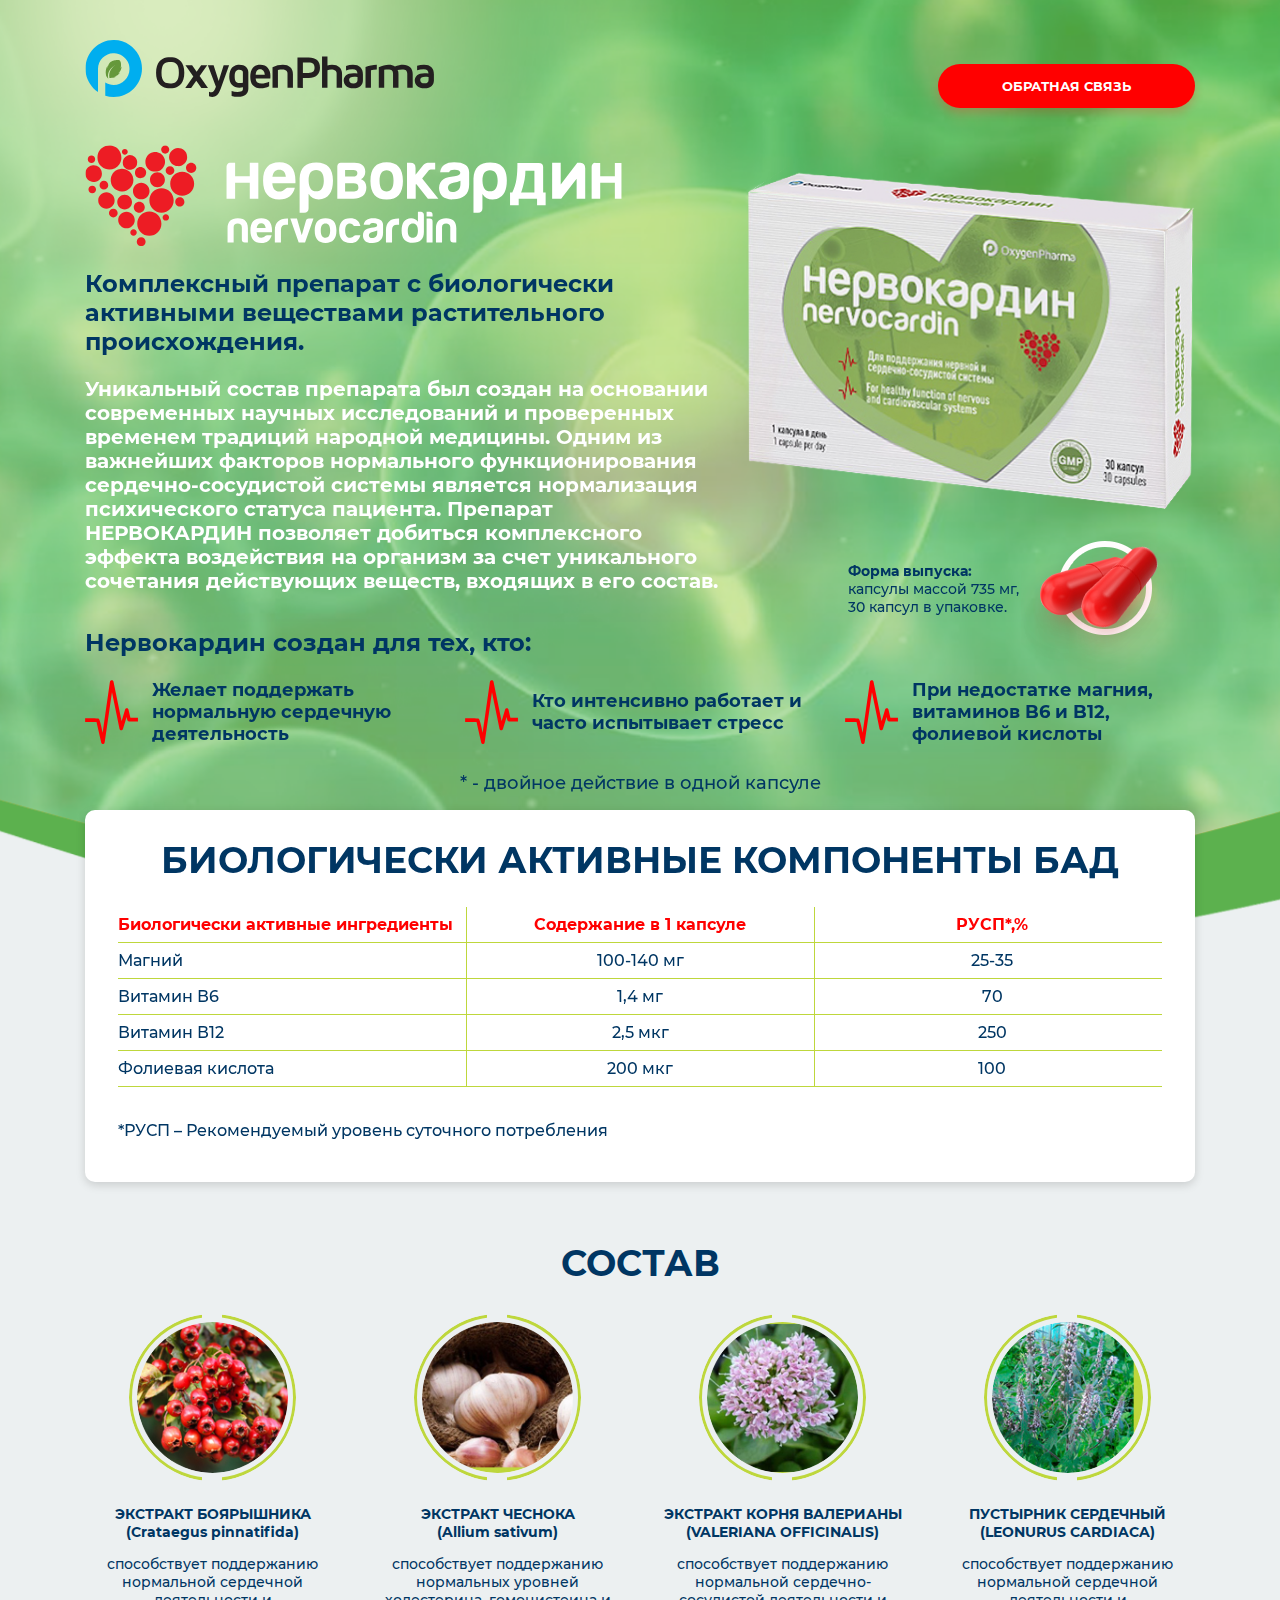
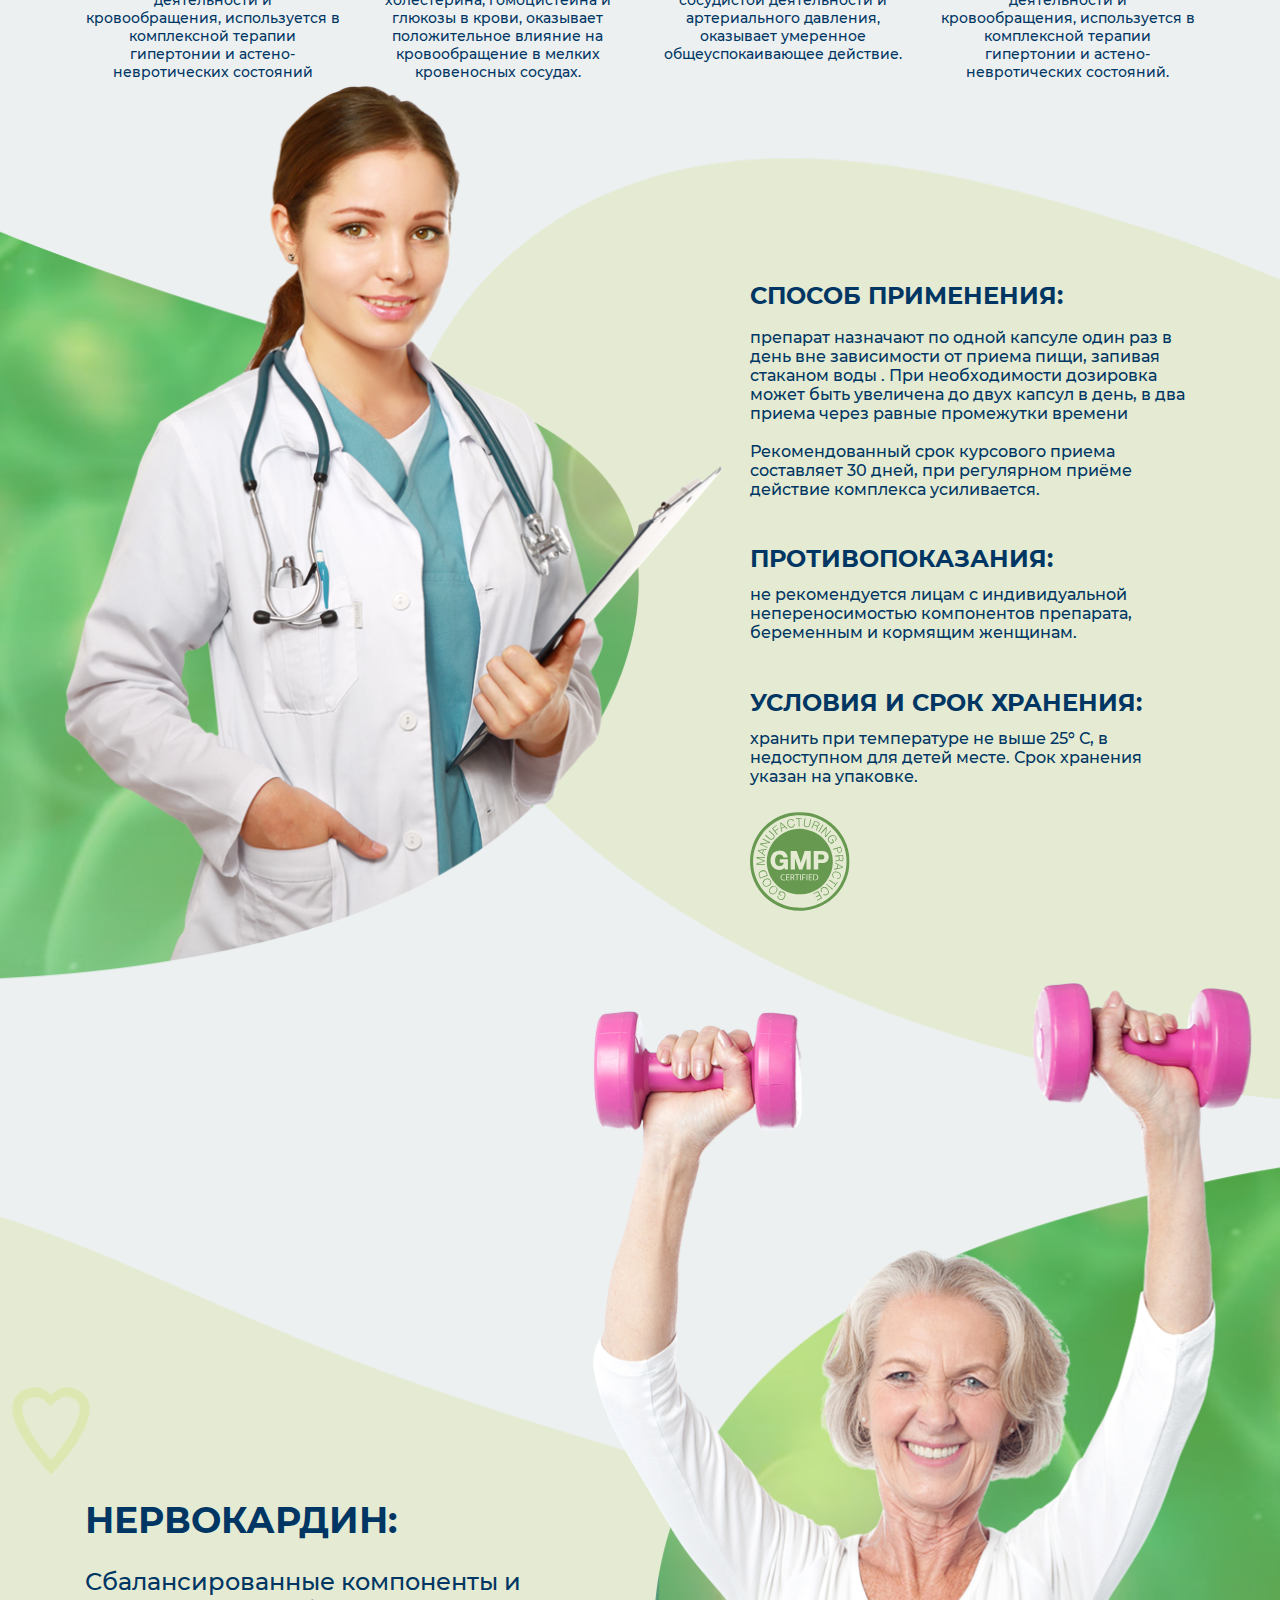
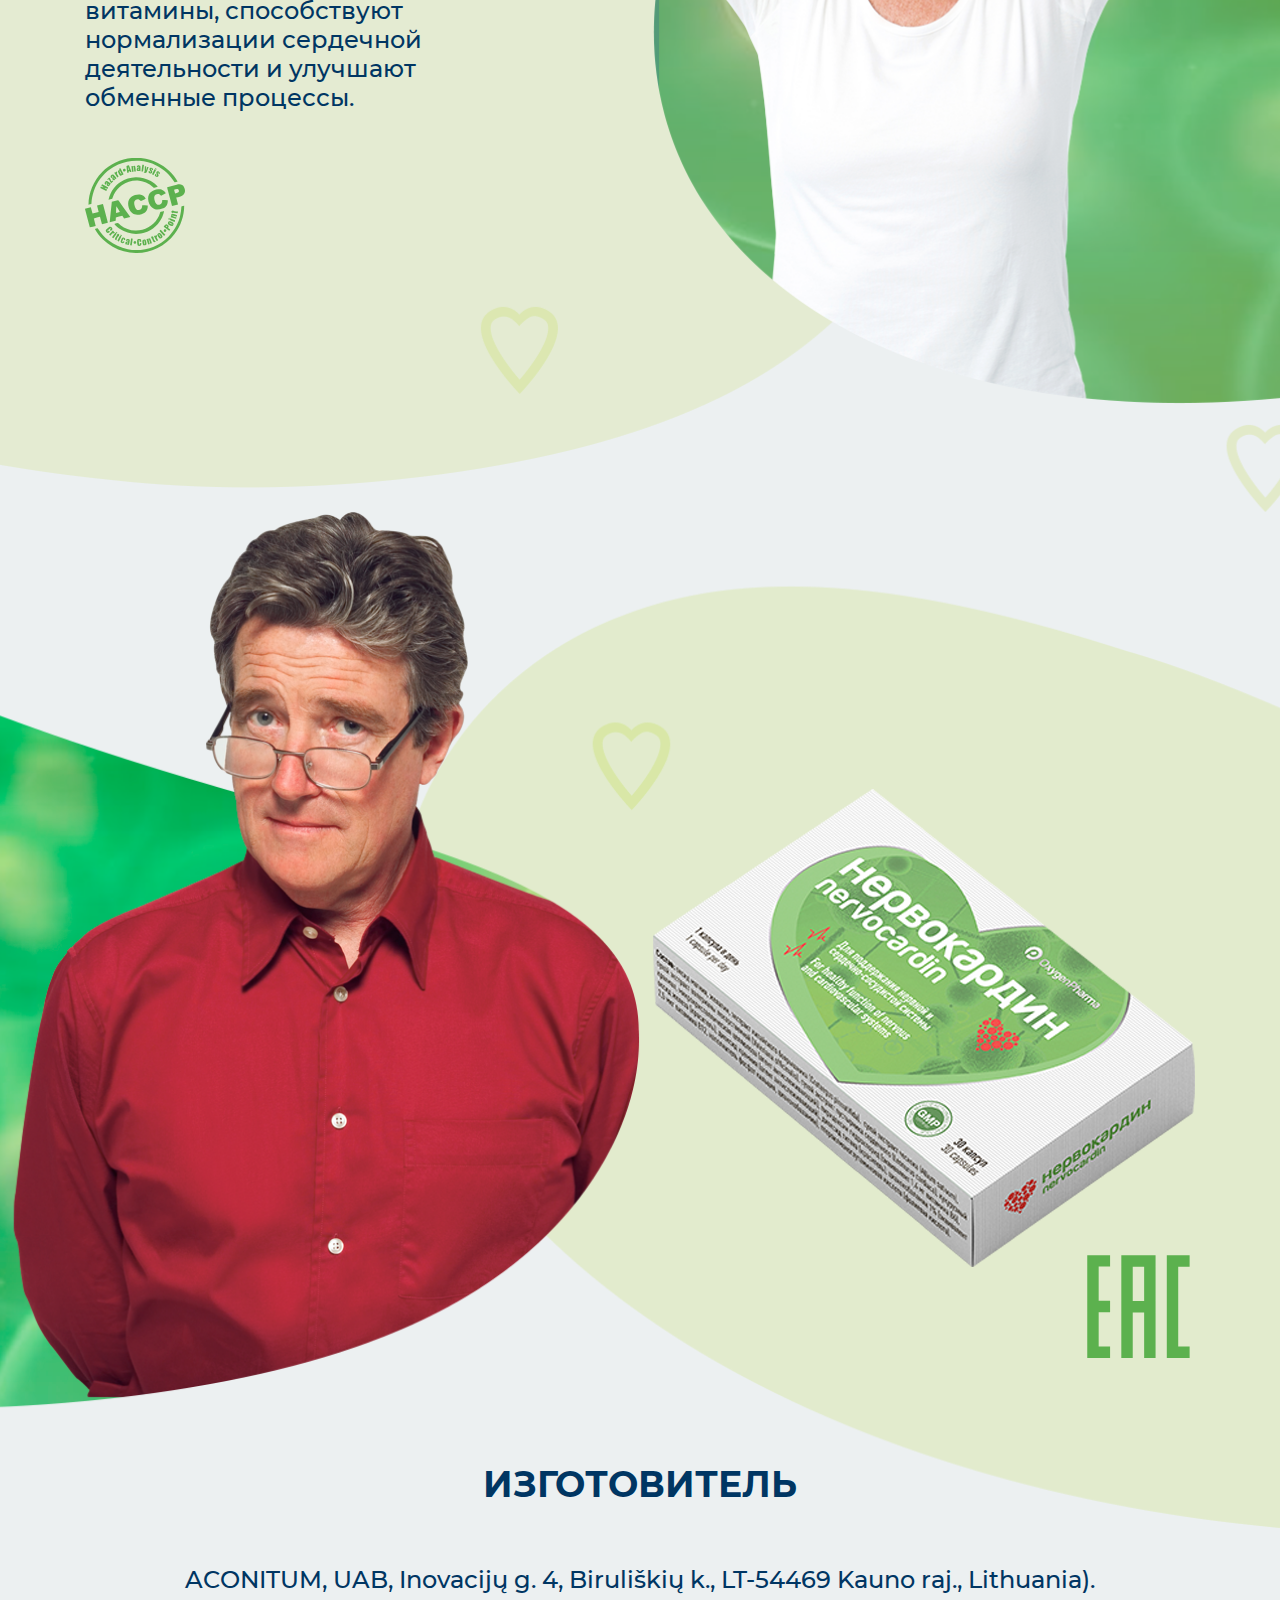
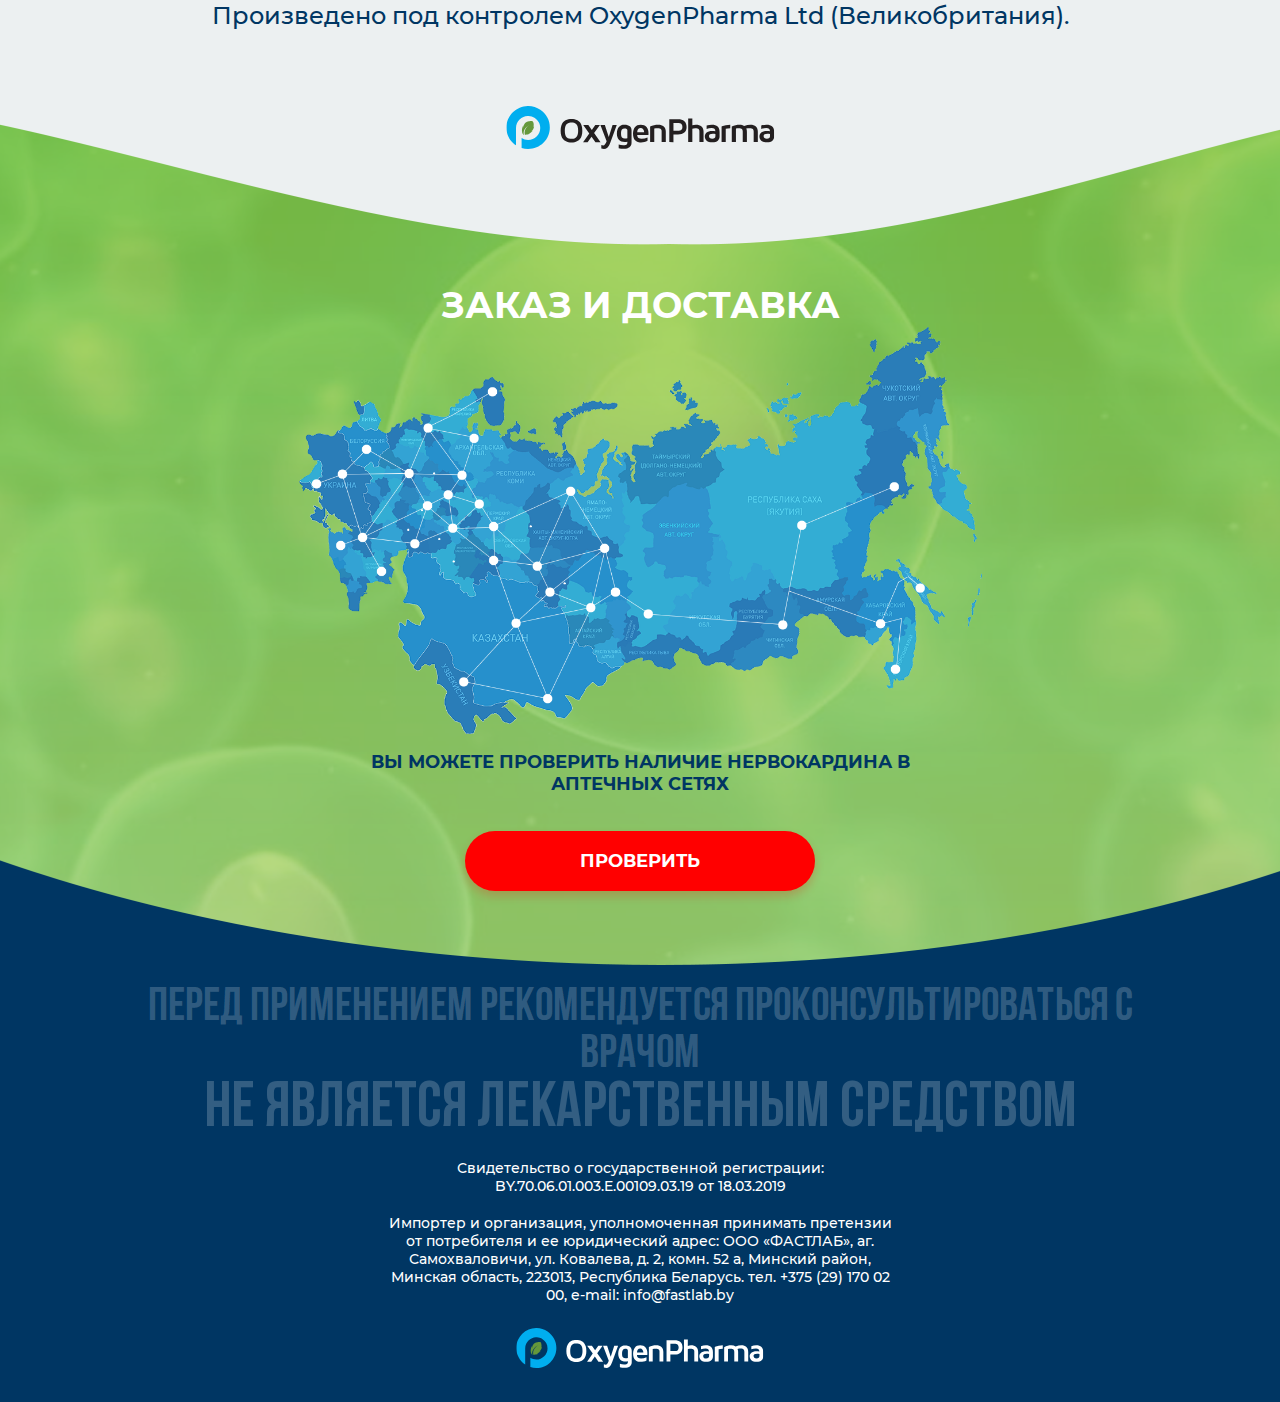
==== index.html @ dd74bd33 "Initial commit" ====
﻿<!doctype html>
<html lang="ru">
<head>
	<meta charset="UTF-8">
	<title>Верстка</title>
	<meta name="viewport" content="width=device-width, shrink-to-fit=no" />	
	<link rel="stylesheet" href="css/fonts.css" />	
	<link rel="stylesheet" href="libs/slick/slick.css" />
	<link rel="stylesheet" href="css/style.css" />
</head>
<body>
	<header class="header">
		<div class="wrapper header__wrapper">
			<a href="https://oxygen-pharma.co.uk/" class="logo header__logo"><img src="img/logo.svg" alt=""></a>
			<a href="#" class="btn header__btn">обратная связь</a>
		</div>
	</header>
<!-- Переход на страницу со ссылками на современные браузеры для ie9 и ниже -->
<!--[if lt IE 10]><script>location.href='/old-ie.html';</script><![endif]-->
	<main>
		<div class="top-block">
			<div class="top-block__slide">
				<div class="wrapper top-block__wrapper">
					<div class="top-block__text">
						<img src="img/product-logo.svg" class="top-block__logo" alt="">
						<h3>Комплексный препарат с биологически активными веществами растительного происхождения.</h3>
						<p>Уникальный состав препарата был создан на основании современных научных исследований и проверенных временем традиций народной медицины. Одним из важнейших факторов  нормального функционирования сердечно-сосудистой системы является нормализация психического статуса пациента. Препарат НЕРВОКАРДИН позволяет добиться комплексного эффекта воздействия на организм за счет уникального сочетания действующих веществ, входящих в его состав. </p>
					</div>
					<div class="top-block__sidebar">
						<img src="img/product.png" alt="" class="top-block__img" />
						<div class="pills">							
							<div class="pills__text">
								<h4 class="pills__title">Форма выпуска: </h4>
								<p>капсулы массой 735 мг, 30 капсул в упаковке.</p>
							</div>
							<img src="img/pills.png" alt="" class="pills__img">
						</div>
					</div>
					<div class="indications indications_full">
						<h3 class="indications__title">Нервокардин создан для тех, кто: </h3>
						<ul class="indications__list">
							<li><span>Желает поддержать нормальную сердечную деятельность</span></li>
							<li><span>Кто интенсивно работает и часто испытывает стресс</span></li>
							<li><span>При недостатке магния, витаминов B6 и B12, фолиевой кислоты</span></li>
						</ul>
						<div class="indications__footer">* - двойное действие в одной капсуле</div>
					</div>
				</div>
			</div>
			<div class="top-block__slide">
				<div class="wrapper top-block__wrapper">
					<div class="top-block__text">
						<img src="img/product-logo.svg" class="top-block__logo" alt="">
						<h3>Комплексный препарат с биологически активными веществами растительного происхождения.</h3>
						<h4>Область применения: </h4>
						<ul>
							<li>поддержание физиологических функций сердечно-сосудистой системы</li>
							<li>снятие усталости, напряжения и стресса</li>
							<li>является дополнительным источником магния, витамина В6, витамина В12, фолиевой кислоты</li>
						</ul>
					</div>
					<div class="top-block__sidebar top-block__sidebar_small">
						<img src="img/woman.png" alt="" class="top-block__img" />
					</div>
					<div class="indications">
						<ul class="indications__list">
							<li><span>Для поддержания нервной и сердечно-сосудистой систем</span></li>
							<li><span>For healthy function of nervous and cardiovascular systems </span></li>
						</ul>
					</div>
				</div>
			</div>
		</div>
		<div class="chars">
			<div class="wrapper">
				<div class="chars__inner">
					<table class="chars__table">
						<caption>Биологически активные компоненты БАД</caption>
						<thead>
							<tr>
								<th>Биологически активные ингредиенты</th>
								<th>Содержание в 1 капсуле</th>
								<th>РУСП*,%</th>
							</tr>
						</thead>
						<tbody>
							<tr>
								<td>Магний</td>
								<td>100-140 мг</td>
								<td>25-35</td>
							</tr>
							<tr>
								<td>Витамин В6</td>
								<td>1,4 мг</td>
								<td>70</td>
							</tr>
							<tr>
								<td>Витамин В12	</td>
								<td>2,5 мкг</td>
								<td>250</td>
							</tr>
							<tr>
								<td>Фолиевая кислота</td>
								<td>200 мкг</td>
								<td>100</td>
							</tr>
						</tbody>
					</table>
					<p>*РУСП – Рекомендуемый уровень суточного потребления</p>
				</div>
			</div>
		</div>
		<div class="composition">
			<div class="wrapper">
				<h2 class="composition__title">Состав</h2>
				<div class="box composition__box">
					<div class="card">
						<div class="card__pic">
							<img src="img/components/0.jpg" alt="">
						</div>
						<div class="card__text">
							<h3 class="card__title">ЭКСТРАКТ БОЯРЫШНИКА<br> (Crataegus pinnatifida)</h3>
							<p>способствует поддержанию нормальной  сердечной деятельности и кровообращения, используется в комплексной терапии гипертонии и астено-невротических состояний</p>
						</div>
					</div>
					<div class="card">
						<div class="card__pic">
							<img src="img/components/1.jpg" alt="">
						</div>
						<div class="card__text">
							<h3 class="card__title">ЭКСТРАКТ ЧЕСНОКА<br> (Allium sativum)</h3>
							<p>способствует поддержанию нормальных уровней  холестерина, гомоцистеина и глюкозы в крови, оказывает положительное влияние на кровообращение в мелких кровеносных сосудах.</p>
						</div>
					</div>
					<div class="card">
						<div class="card__pic">
							<img src="img/components/2.jpg" alt="">
						</div>
						<div class="card__text">
							<h3 class="card__title">ЭКСТРАКТ КОРНЯ ВАЛЕРИАНЫ<br> (VALERIANA OFFICINALIS)</h3>
							<p>способствует поддержанию  нормальной сердечно-сосудистой деятельности и артериального давления, оказывает умеренное общеуспокаивающее действие.</p>
						</div>
					</div>
					<div class="card">
						<div class="card__pic">
							<img src="img/components/3.jpg" alt="">
						</div>
						<div class="card__text">
							<h3 class="card__title">ПУСТЫРНИК СЕРДЕЧНЫЙ<br> (LEONURUS CARDIACA)</h3>
							<p>способствует поддержанию нормальной  сердечной деятельности и кровообращения, используется в комплексной терапии гипертонии и астено-невротических состояний.</p>
						</div>
					</div>
				</div>
			</div>
		</div>
		<div class="instructions">
			<div class="wrapper">
				<article class="instructions__text">
					<h3>Способ применения:</h3>
					<p>препарат назначают по одной капсуле один раз в день вне зависимости от приема пищи, запивая стаканом воды . При необходимости дозировка может быть увеличена до двух капсул в день, в два приема через равные промежутки времени</p>
					<p>Рекомендованный срок курсового приема составляет 30 дней, при регулярном приёме действие комплекса усиливается.</p>
					<h3>Противопоказания:</h3>
					<p>не рекомендуется лицам с индивидуальной непереносимостью компонентов препарата, беременным и кормящим женщинам. </p>
					<h3>Условия и срок хранения:</h3>
					<p>хранить при температуре не выше 25º С, в недоступном для детей месте. Срок хранения указан на упаковке.</p>
					<img src="img/icons/cert.svg" alt="">
				</article>
			</div>
		</div>
		<div class="description">
			<div class="wrapper">
				<div class="description__text">
					<h2 class="description__title">Нервокардин:</h2>
					<p>Сбалансированные компоненты и витамины, способствуют нормализации сердечной деятельности и улучшают обменные процессы.</p>
					<img src="img/icons/cert2.svg" alt="">
				</div>
			</div>
		</div>
		<div class="eac">
			<div class="wrapper">
				<div class="eac__content">
					<img src="img/product1.png" alt="" class="eac__img">
					<img src="img/icons/eac.svg" alt="" class="eac__logo">
				</div>
			</div>
		</div>
		<div class="manufacturer">
			<div class="wrapper">
				<h2 class="manufacturer__title">Изготовитель</h2>
				<p>ACONITUM, UAB, Inovacijų g. 4, Biruliškių k., LT-54469 Kauno raj., Lithuania). <br>Произведено под контролем OxygenPharma Ltd (Великобритания).</p>
				<a href="https://oxygen-pharma.co.uk/" class="logo manufacturer__logo"><img src="img/logo.svg" alt=""></a>
			</div>
		</div>
		<div class="logistics">
			<div class="wrapper">
				<h2 class="logistics__title">заказ и доставка</h2>
				<img src="img/map.png" alt="" class="logistics__map">
				<div class="logistics__text">Вы можете проверить наличие Нервокардина в аптечных сетях</div>
				<a href="#" class="btn btn_big logisticts__btn">проверить</a>
			</div>
		</div>
	</main>
	<footer class="footer">
		<div class="wrapper">
			<div class="footer__notation">Перед применением рекомендуется проконсультироваться с врачом <strong>Не является лекарственным средством</strong></div>
			<div class="footer__text">
				<p>Свидетельство о государственной регистрации:<br> BY.70.06.01.003.E.00109.03.19 от 18.03.2019</p>
				<p>Импортер и организация, уполномоченная принимать претензии от потребителя и ее юридический адрес: ООО «ФАСТЛАБ», аг. Самохваловичи, ул. Ковалева, д. 2, комн. 52 а, Минский район, Минская область, 223013, Республика Беларусь.  тел. +375 (29) 170 02 00, e-mail: info@fastlab.by</p>
			</div>
			<a href="https://oxygen-pharma.co.uk/" class="logo footer__logo"><img src="img/logo_white.svg" alt=""/></a>
		</div>
	</footer>
	<script src="libs/jquery/jquery-3.4.1.min.js"></script>
	<script src="libs/slick/slick.min.js"></script>
	<script src="js/script.js"></script>	
</body>
</html>
---- css/fonts.css ----
﻿@font-face {
    font-family: 'Montserrat';
    src: url('../fonts/montserrat/Montserrat-Thin.eot');
    src: local('Montserrat Thin'), local('Montserrat-Thin'),
        url('../fonts/montserrat/Montserrat-Thin.eot?#iefix') format('embedded-opentype'),
        url('../fonts/montserrat/Montserrat-Thin.woff2') format('woff2'),
        url('../fonts/montserrat/Montserrat-Thin.woff') format('woff'),
        url('../fonts/montserrat/Montserrat-Thin.svg#Montserrat-Thin') format('svg');
    font-weight: 100;
    font-style: normal;
		font-display: swap;
}
@font-face {
    font-family: 'Montserrat';
    src: url('../fonts/montserrat/Montserrat-ExtraLight.eot');
    src: local('Montserrat ExtraLight'), local('Montserrat-ExtraLight'),
        url('../fonts/montserrat/Montserrat-ExtraLight.eot?#iefix') format('embedded-opentype'),
        url('../fonts/montserrat/Montserrat-ExtraLight.woff2') format('woff2'),
        url('../fonts/montserrat/Montserrat-ExtraLight.woff') format('woff'),
        url('../fonts/montserrat/Montserrat-ExtraLight.svg#Montserrat-ExtraLight') format('svg');
    font-weight: 200;
    font-style: normal;
		font-display: swap;
}
@font-face {
    font-family: 'Montserrat';
    src: url('../fonts/montserrat/Montserrat-Light.eot');
    src: local('Montserrat Light'), local('Montserrat-Light'),
        url('../fonts/montserrat/Montserrat-Light.eot?#iefix') format('embedded-opentype'),
        url('../fonts/montserrat/Montserrat-Light.woff2') format('woff2'),
        url('../fonts/montserrat/Montserrat-Light.woff') format('woff'),
        url('../fonts/montserrat/Montserrat-Light.svg#Montserrat-Light') format('svg');
    font-weight: 300;
    font-style: normal;
		font-display: swap;
}
@font-face {
    font-family: 'Montserrat';
    src: url('../fonts/montserrat/Montserrat-Regular.eot');
    src: local('Montserrat Regular'), local('Montserrat-Regular'),
        url('../fonts/montserrat/Montserrat-Regular.eot?#iefix') format('embedded-opentype'),
        url('../fonts/montserrat/Montserrat-Regular.woff2') format('woff2'),
        url('../fonts/montserrat/Montserrat-Regular.woff') format('woff'),
        url('../fonts/montserrat/Montserrat-Regular.svg#Montserrat-Regular') format('svg');
    font-weight: normal;
    font-style: normal;
		font-display: swap;
}
@font-face {
    font-family: 'Montserrat';
    src: url('../fonts/montserrat/Montserrat-Medium.eot');
    src: local('Montserrat Medium'), local('Montserrat-Medium'),
        url('../fonts/montserrat/Montserrat-Medium.eot?#iefix') format('embedded-opentype'),
        url('../fonts/montserrat/Montserrat-Medium.woff2') format('woff2'),
        url('../fonts/montserrat/Montserrat-Medium.woff') format('woff'),
        url('../fonts/montserrat/Montserrat-Medium.svg#Montserrat-Medium') format('svg');
    font-weight: 500;
    font-style: normal;
		font-display: swap;
}
@font-face {
    font-family: 'Montserrat';
    src: url('../fonts/montserrat/Montserrat-SemiBold.eot');
    src: local('Montserrat SemiBold'), local('Montserrat-SemiBold'),
        url('../fonts/montserrat/Montserrat-SemiBold.eot?#iefix') format('embedded-opentype'),
        url('../fonts/montserrat/Montserrat-SemiBold.woff2') format('woff2'),
        url('../fonts/montserrat/Montserrat-SemiBold.woff') format('woff'),
        url('../fonts/montserrat/Montserrat-SemiBold.svg#Montserrat-SemiBold') format('svg');
    font-weight: 600;
    font-style: normal;
		font-display: swap;
}
@font-face {
    font-family: 'Montserrat';
    src: url('../fonts/montserrat/Montserrat-Bold.eot');
    src: local('Montserrat Bold'), local('Montserrat-Bold'),
        url('../fonts/montserrat/Montserrat-Bold.eot?#iefix') format('embedded-opentype'),
        url('../fonts/montserrat/Montserrat-Bold.woff2') format('woff2'),
        url('../fonts/montserrat/Montserrat-Bold.woff') format('woff'),
        url('../fonts/montserrat/Montserrat-Bold.svg#Montserrat-Bold') format('svg');
    font-weight: bold;
    font-style: normal;
		font-display: swap;
}
@font-face {
    font-family: 'Montserrat';
    src: url('../fonts/montserrat/Montserrat-ExtraBold.eot');
    src: local('Montserrat ExtraBold'), local('Montserrat-ExtraBold'),
        url('../fonts/montserrat/Montserrat-ExtraBold.eot?#iefix') format('embedded-opentype'),
        url('../fonts/montserrat/Montserrat-ExtraBold.woff2') format('woff2'),
        url('../fonts/montserrat/Montserrat-ExtraBold.woff') format('woff'),
        url('../fonts/montserrat/Montserrat-ExtraBold.svg#Montserrat-ExtraBold') format('svg');
    font-weight: 800;
    font-style: normal;
		font-display: swap;
}
@font-face {
    font-family: 'Montserrat';
    src: url('../fonts/montserrat/Montserrat-Black.eot');
    src: local('Montserrat Black'), local('Montserrat-Black'),
        url('../fonts/montserrat/Montserrat-Black.eot?#iefix') format('embedded-opentype'),
        url('../fonts/montserrat/Montserrat-Black.woff2') format('woff2'),
        url('../fonts/montserrat/Montserrat-Black.woff') format('woff'),
        url('../fonts/montserrat/Montserrat-Black.svg#Montserrat-Black') format('svg');
    font-weight: 900;
    font-style: normal;
		font-display: swap;
}
@font-face {
    font-family: 'Bebas Neue';
    src: url('../fonts/bebas/BebasNeue-Light.eot');
    src: local('Bebas Neue Light'), local('BebasNeue-Light'),
        url('../fonts/bebas/BebasNeue-Light.eot?#iefix') format('embedded-opentype'),
        url('../fonts/bebas/BebasNeue-Light.woff') format('woff'),
        url('../fonts/bebas/BebasNeue-Light.svg#BebasNeue-Light') format('svg');
    font-weight: 300;
    font-style: normal;
}
@font-face {
    font-family: 'Bebas Neue';
    src: url('../fonts/bebas/BebasNeue-Thin.eot');
    src: local('Bebas Neue Thin'), local('BebasNeue-Thin'),
        url('../fonts/bebas/BebasNeue-Thin.eot?#iefix') format('embedded-opentype'),
        url('../fonts/bebas/BebasNeue-Thin.woff') format('woff'),
        url('../fonts/bebas/BebasNeue-Thin.svg#BebasNeue-Thin') format('svg');
    font-weight: 100;
    font-style: normal;
}

@font-face {
    font-family: 'Bebas Neue';
    src: url('../fonts/bebas/BebasNeueRegular.eot');
    src: local('Bebas Neue Regular'), local('BebasNeueRegular'),
        url('../fonts/bebas/BebasNeueRegular.eot?#iefix') format('embedded-opentype'),
        url('../fonts/bebas/BebasNeueRegular.woff') format('woff'),
        url('../fonts/bebas/BebasNeueRegular.svg#BebasNeueRegular') format('svg');
    font-weight: normal;
    font-style: normal;
}
@font-face {
    font-family: 'Bebas Neue';
    src: url('../fonts/bebas/BebasNeueRegular.eot');
    src: local('Bebas Neue Regular'), local('BebasNeueRegular'),
        url('../fonts/bebas/BebasNeueRegular.eot?#iefix') format('embedded-opentype'),
        url('../fonts/bebas/BebasNeueRegular.woff') format('woff'),
        url('../fonts/bebas/BebasNeueRegular.svg#BebasNeueRegular') format('svg');
    font-weight: normal;
    font-style: normal;
}
@font-face {
    font-family: 'Bebas Neue';
    src: url('../fonts/bebas/BebasNeueBold.eot');
    src: local('Bebas Neue Bold'), local('BebasNeueBold'),
        url('../fonts/bebas/BebasNeueBold.eot?#iefix') format('embedded-opentype'),
        url('../fonts/bebas/BebasNeueBold.woff') format('woff'),
        url('../fonts/bebas/BebasNeueBold.svg#BebasNeueBold') format('svg');
    font-weight: bold;
    font-style: normal;
}
---- css/style.css ----
@charset "UTF-8";
html {
  -webkit-box-sizing: border-box;
          box-sizing: border-box;
  background-color: #ecf0f1; }

*, :before, :after {
  -webkit-box-sizing: inherit;
          box-sizing: inherit;
  -webkit-box-flex: 0;
      -ms-flex: 0 1 auto;
          flex: 0 1 auto; }

body {
  margin: 0 auto;
  max-width: 1920px;
  position: relative;
  padding: 0;
  font: normal 500 16px/normal Montserrat, sans-serif;
  color: #003663; }

header, footer {
  -webkit-box-flex: 0;
      -ms-flex: 0 0 auto;
          flex: 0 0 auto; }

main {
  -webkit-box-flex: 1;
      -ms-flex-positive: 1;
          flex-grow: 1; }

img,
iframe,
video {
  max-width: 100%; }

a img {
  /*для IE10 */
  border: none; }

p {
  margin: 0 0 1.2em; }
  p:last-child {
    margin: 0; }

*:focus {
  outline: none; }

*:invalid {
  -webkit-box-shadow: none;
          box-shadow: none; }

/*элементы форм */
input, textarea, button, select {
  font: inherit;
  color: inherit; }

textarea {
  resize: none;
  overflow: auto; }

/*кнопки */
button,
[type=submit],
[type=reset],
[type=image] {
  cursor: pointer; }

.btn {
  display: inline-block;
  border: none;
  background-color: red;
  color: #fff;
  -webkit-box-shadow: 0 5px 10px rgba(255, 0, 0, 0.2);
          box-shadow: 0 5px 10px rgba(255, 0, 0, 0.2);
  font-weight: bold;
  font-size: 13.2px;
  text-transform: uppercase;
  text-align: center;
  text-shadow: none;
  text-decoration: none;
  line-height: 44px;
  padding: 0 64px;
  white-space: nowrap;
  overflow: hidden;
  text-overflow: ellipsis;
  max-width: 100%;
  border-radius: 100px; }
  .btn_big {
    font-size: 18px;
    line-height: 60px;
    padding: 0 115px; }

/*заголовки */
h1, h2, h3, h4, h5, h6 {
  margin: 0 0 1em; }

h1, h2 {
  font-size: 36px;
  font-weight: bold;
  text-transform: uppercase;
  color: #003663;
  margin: 0 0 0.8em; }

h3 {
  font-size: 24px;
  font-weight: bold;
  text-transform: uppercase;
  margin: 0 0 0.75em; }

/*списки */
ul, ol {
  margin: 0 0 1em; }

ul {
  list-style: none;
  padding: 0 0 0 33px;
  line-height: 1.6363636364; }
  ul > li {
    position: relative; }
    ul > li:before {
      content: "";
      display: inline-block;
      width: 20px;
      height: 17px;
      background: url(../img/icons/heart.svg) no-repeat center/contain;
      position: absolute;
      left: -32px;
      top: calc(.9em - 8.5px); }

/*таблицы */
caption {
  font-size: 36px;
  font-weight: bold;
  text-transform: uppercase;
  text-align: center;
  clear: both;
  padding: 0 0 0.7em; }

table {
  width: 100%;
  border-collapse: collapse;
  table-layout: fixed;
  font-weight: 500;
  text-align: center;
  margin: 0 0 2.1em; }

td, th {
  border: 1px solid #bed73c;
  padding: 8px; }
  td:first-child, th:first-child {
    border-left: none;
    text-align: left;
    padding-left: 0; }
  td:last-child, th:last-child {
    border-right: none;
    padding-right: 0; }

th {
  font-weight: bold;
  text-align: inherit;
  color: red; }

thead th {
  border-top: none; }

/*контейнеры */
.wrapper {
  max-width: 1170px;
  margin: 0 auto;
  padding: 0 30px; }

.box {
  display: -webkit-box;
  display: -ms-flexbox;
  display: flex;
  -ms-flex-wrap: wrap;
      flex-wrap: wrap;
  margin: 0 -15px; }

/*ШАПКА */
.logo {
  display: inline-block; }
  .logo img {
    display: block;
    width: 100%;
    height: auto; }

.header {
  position: absolute;
  top: 40px;
  left: 0;
  width: 100%;
  z-index: 2; }
  .header__wrapper {
    display: -webkit-box;
    display: -ms-flexbox;
    display: flex;
    -webkit-box-align: end;
        -ms-flex-align: end;
            align-items: flex-end;
    -webkit-box-pack: justify;
        -ms-flex-pack: justify;
            justify-content: space-between; }
  .header__logo {
    width: 350px;
    margin: 0 15px 11px 0; }

/*ОСНОВНОЕ СОДЕРЖИМОЕ */
.top-block {
  background: url(../img/top.png) no-repeat center/auto 100%;
  padding: 145px 0 168px;
  color: #fff; }
  .top-block__slide {
    overflow: hidden; }
    .top-block__slide:not(.slick-slide):nth-child(n+2) {
      display: none; }
  .top-block__logo {
    display: block;
    width: 540px;
    margin: 0 0 23px; }
  .top-block__text {
    overflow: hidden;
    width: 640px;
    float: left;
    font-weight: bold;
    font-size: 20px;
    line-height: 1.2;
    margin: 0 0 35px; }
    .top-block__text h3 {
      text-transform: none;
      color: #003663;
      line-height: normal;
      margin: 0 0 0.9em; }
    .top-block__text h4 {
      font-size: 24px;
      line-height: 1.5;
      margin: 0; }
    .top-block__text ul {
      font-size: 22px;
      margin: 0 0 3em; }
  .top-block__sidebar {
    width: 453px;
    float: right;
    margin: 11px 0 0 15px; }
    .top-block__sidebar_small {
      width: 365px;
      margin-top: 34px; }
  .top-block__img {
    display: block; }
    .top-block__img:not(:last-child) {
      margin: 0 0 23px; }

.pills {
  display: -webkit-box;
  display: -ms-flexbox;
  display: flex;
  -webkit-box-align: start;
      -ms-flex-align: start;
          align-items: flex-start;
  width: 338px;
  max-width: 100%;
  margin: 0 9px 0 auto;
  color: #003663;
  font-size: 14px; }
  .pills__img {
    width: 165px;
    -webkit-box-flex: 0;
        -ms-flex: 0 0 auto;
            flex: 0 0 auto; }
  .pills__text {
    width: calc(100% - 165px);
    -webkit-box-flex: 1;
        -ms-flex: 1 1 auto;
            flex: 1 1 auto;
    margin: 30px 0 0; }
  .pills__title {
    font-size: inherit;
    margin: 0; }

.indications {
  color: #003663;
  float: left; }
  .indications_full {
    float: none; }
  .indications__title {
    text-transform: none;
    margin: 0 0 0.9em; }
  .indications__list {
    list-style: none;
    margin: 0;
    padding: 0;
    line-height: inherit;
    display: -webkit-box;
    display: -ms-flexbox;
    display: flex;
    -ms-flex-wrap: wrap;
        flex-wrap: wrap;
    margin: 0 -15px;
    font-size: 18px;
    font-weight: bold; }
    .indications__list > li {
      margin: 0; }
      .indications__list > li:before {
        display: none;
        position: static;
        left: auto;
        top: auto;
        width: auto;
        height: auto;
        background: none; }
    .indications__list > li {
      display: -webkit-box;
      display: -ms-flexbox;
      display: flex;
      -webkit-box-align: center;
          -ms-flex-align: center;
              align-items: center;
      width: 350px;
      margin: 0 15px 27px; }
      .indications__list > li:before {
        content: "";
        display: block;
        width: 53px;
        height: 64px;
        background: url(../img/icons/cardiogram.svg) no-repeat center/contain;
        margin: 0 14px 0 0;
        -webkit-box-flex: 0;
            -ms-flex: 0 0 auto;
                flex: 0 0 auto; }
      .indications__list > li > span {
        display: inline-block;
        width: calc(100% - 67px);
        -webkit-box-flex: 1;
            -ms-flex: 1 1 auto;
                flex: 1 1 auto; }
  .indications__footer {
    font-size: 18px;
    text-align: center; }

.chars {
  position: relative;
  margin: -168px 0 0; }
  .chars__inner {
    max-width: 1110px;
    margin: 0 auto;
    background-color: #fff;
    border-radius: 10px;
    padding: 28px 33px 42px;
    -webkit-box-shadow: 0 3px 10px rgba(0, 0, 0, 0.15);
            box-shadow: 0 3px 10px rgba(0, 0, 0, 0.15); }

.card {
  width: 255px;
  margin: 0 15px 30px;
  font-size: 14px;
  text-align: center; }
  .card__pic {
    width: 167px;
    height: 167px;
    margin: 0 auto 24px;
    position: relative;
    border-radius: 50%;
    padding: 8px; }
    .card__pic:before {
      content: "";
      display: block;
      position: absolute;
      top: 0;
      left: 0;
      width: 100%;
      height: 100%;
      border-radius: inherit;
      border: 3px solid #bed73c;
      -webkit-mask: linear-gradient(to right, black calc(50% - 10px), transparent calc(50% - 10px), transparent calc(50% + 10px), black calc(50% + 10px));
              mask: linear-gradient(to right, black calc(50% - 10px), transparent calc(50% - 10px), transparent calc(50% + 10px), black calc(50% + 10px)); }
    .card__pic img {
      display: block;
      width: 100%;
      height: 100%;
      border-radius: inherit;
      -o-object-fit: cover;
         object-fit: cover;
      -o-object-position: center;
         object-position: center; }
  .card__title {
    font-size: inherit;
    text-transform: none;
    margin: 0 0 1em; }

.composition {
  padding: 59px 0 0; }
  .composition__title {
    text-align: center; }

.instructions {
  background: url(../img/doc.png) no-repeat center/auto 100%;
  padding: 195px 0 190px;
  margin: -25px 0 0; }
  .instructions__text {
    max-width: 445px;
    margin: 0 0 0 auto; }
    .instructions__text h3:not(:first-child) {
      margin: 1.9em 0 0.5em; }
    .instructions__text img {
      width: 100px;
      margin: 0.4em 0 0; }

.description {
  margin: -122px 0 0;
  background: url(../img/old-woman.png) no-repeat center/auto 100%;
  padding: 515px 0 253px; }
  .description__text {
    max-width: 460px;
    font-size: 24px;
    font-weight: 500; }
    .description__text img {
      width: 100px;
      margin: 0.7em 0 0; }
  .description__title {
    margin: 0 0 0.7em; }

.eac {
  padding: 277px 0 267px;
  background: url(../img/old-man.png) no-repeat center/auto 100%; }
  .eac__content {
    max-width: 542px;
    position: relative;
    margin: 0 0 0 auto; }
  .eac__img {
    display: block; }
  .eac__logo {
    position: absolute;
    top: calc(100% - 12px);
    right: 5px;
    width: 103px; }

.manufacturer {
  margin: -77px 0 0;
  text-align: center;
  font-size: 24px;
  line-height: 1.5;
  font-weight: 500; }
  .manufacturer__title {
    margin: 0 0 1.4em; }
  .manufacturer__logo {
    width: 269px;
    margin: 1.8em 0 0; }

.logistics {
  padding: 185px 0 70px;
  margin: -61px 0 0;
  background: url(../img/bottom.png) no-repeat center/auto 100%, -webkit-gradient(linear, left top, left bottom, color-stop(50%, transparent), color-stop(50%, #003663));
  background: url(../img/bottom.png) no-repeat center/auto 100%, linear-gradient(to bottom, transparent 50%, #003663 50%);
  text-align: center; }
  .logistics__title {
    color: #fff;
    margin: 0; }
  .logistics__map {
    width: 683px;
    margin: 0 auto 13px; }
  .logistics__text {
    font-size: 18px;
    font-weight: bold;
    text-transform: uppercase;
    max-width: 540px;
    margin: 0 auto 2em; }

/*ПОДВАЛ */
.footer {
  padding: 20px 0 30px;
  background-color: #003663;
  color: #fff;
  font-size: 14px;
  font-weight: 500;
  text-align: center; }
  .footer__notation {
    color: rgba(255, 255, 255, 0.2);
    font-weight: bold;
    text-transform: uppercase;
    font-family: "Bebas Neue";
    font-size: 46.8px;
    margin: 0 0 0.36em; }
    .footer__notation strong {
      display: block;
      font-size: 1.3419816596em; }
  .footer__text {
    max-width: 520px;
    margin: 0 auto 1.7em; }
    .footer__text p {
      margin: 0 0 1.4em; }
      .footer__text p:last-child {
        margin: 0; }
  .footer__logo {
    width: 248px; }

/*АДАПТИВ */
@media(max-width:1199px) {
  .wrapper {
    max-width: 992px; } }
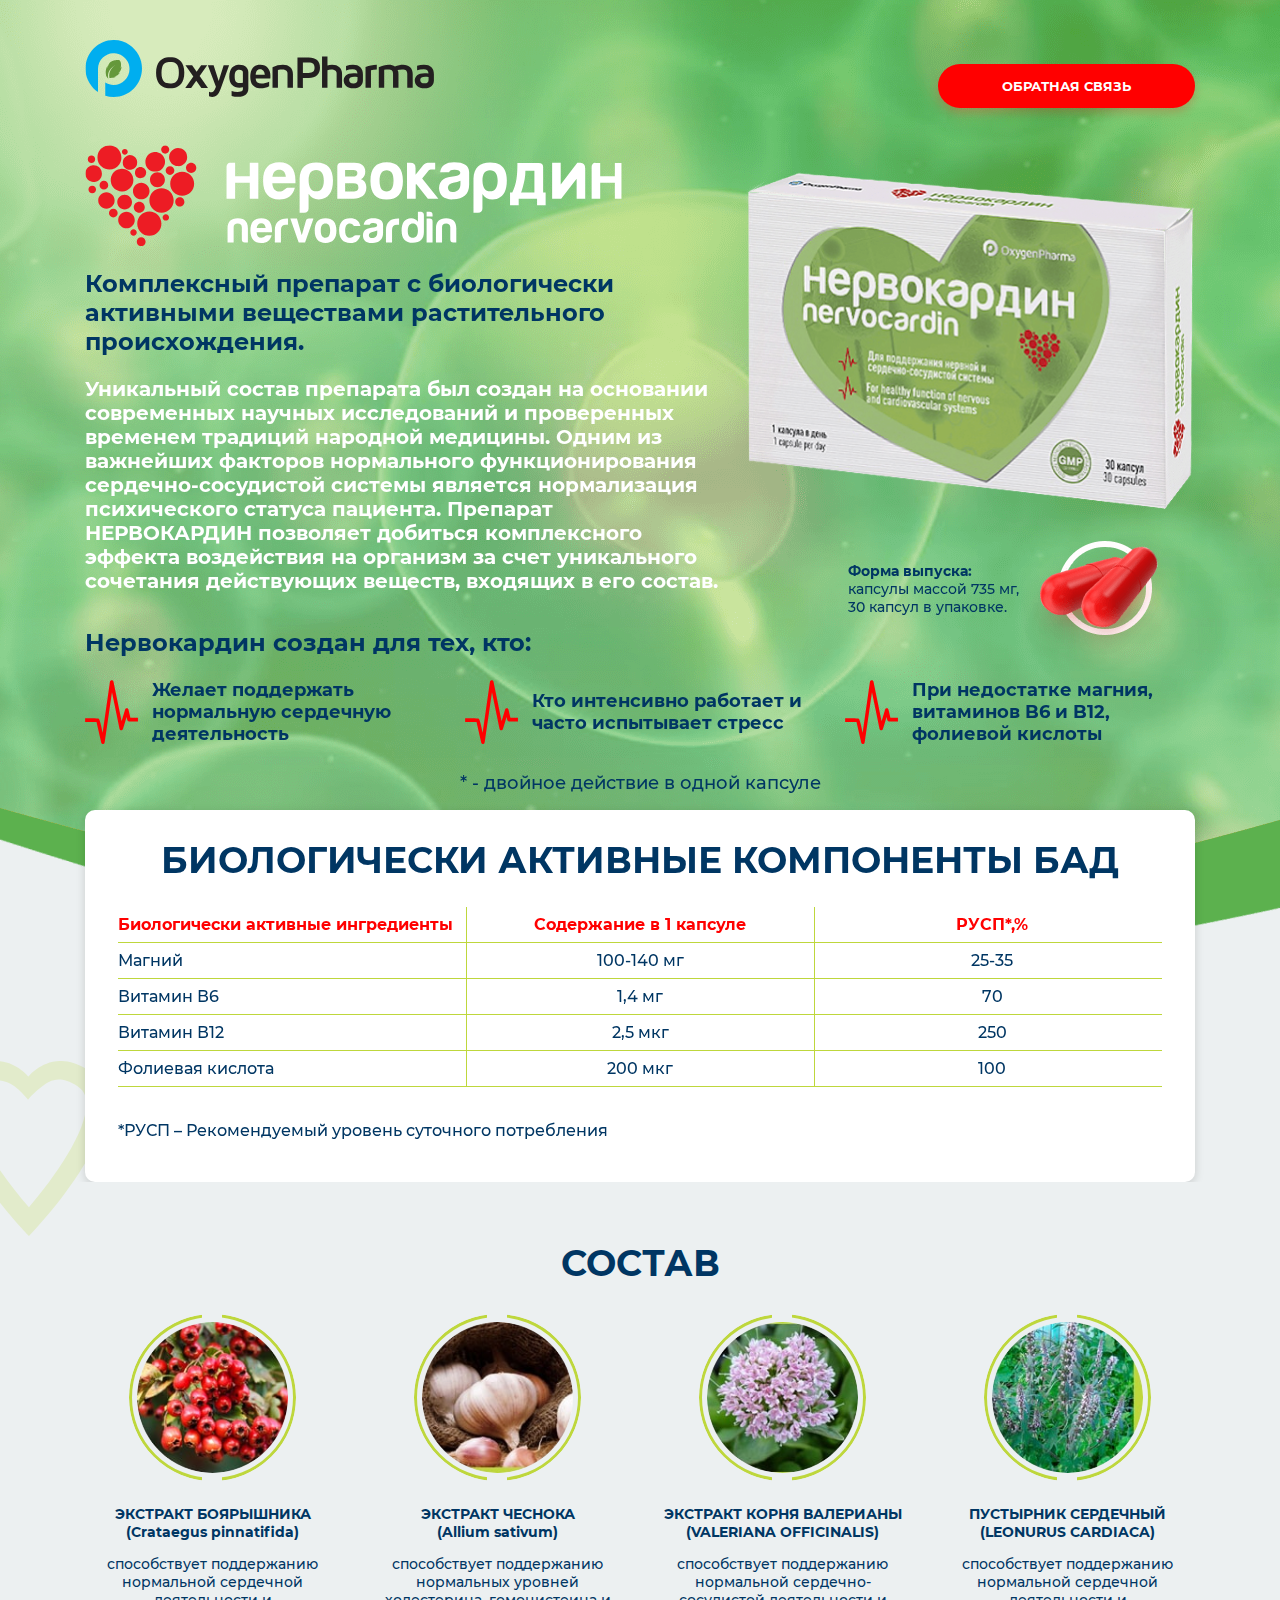
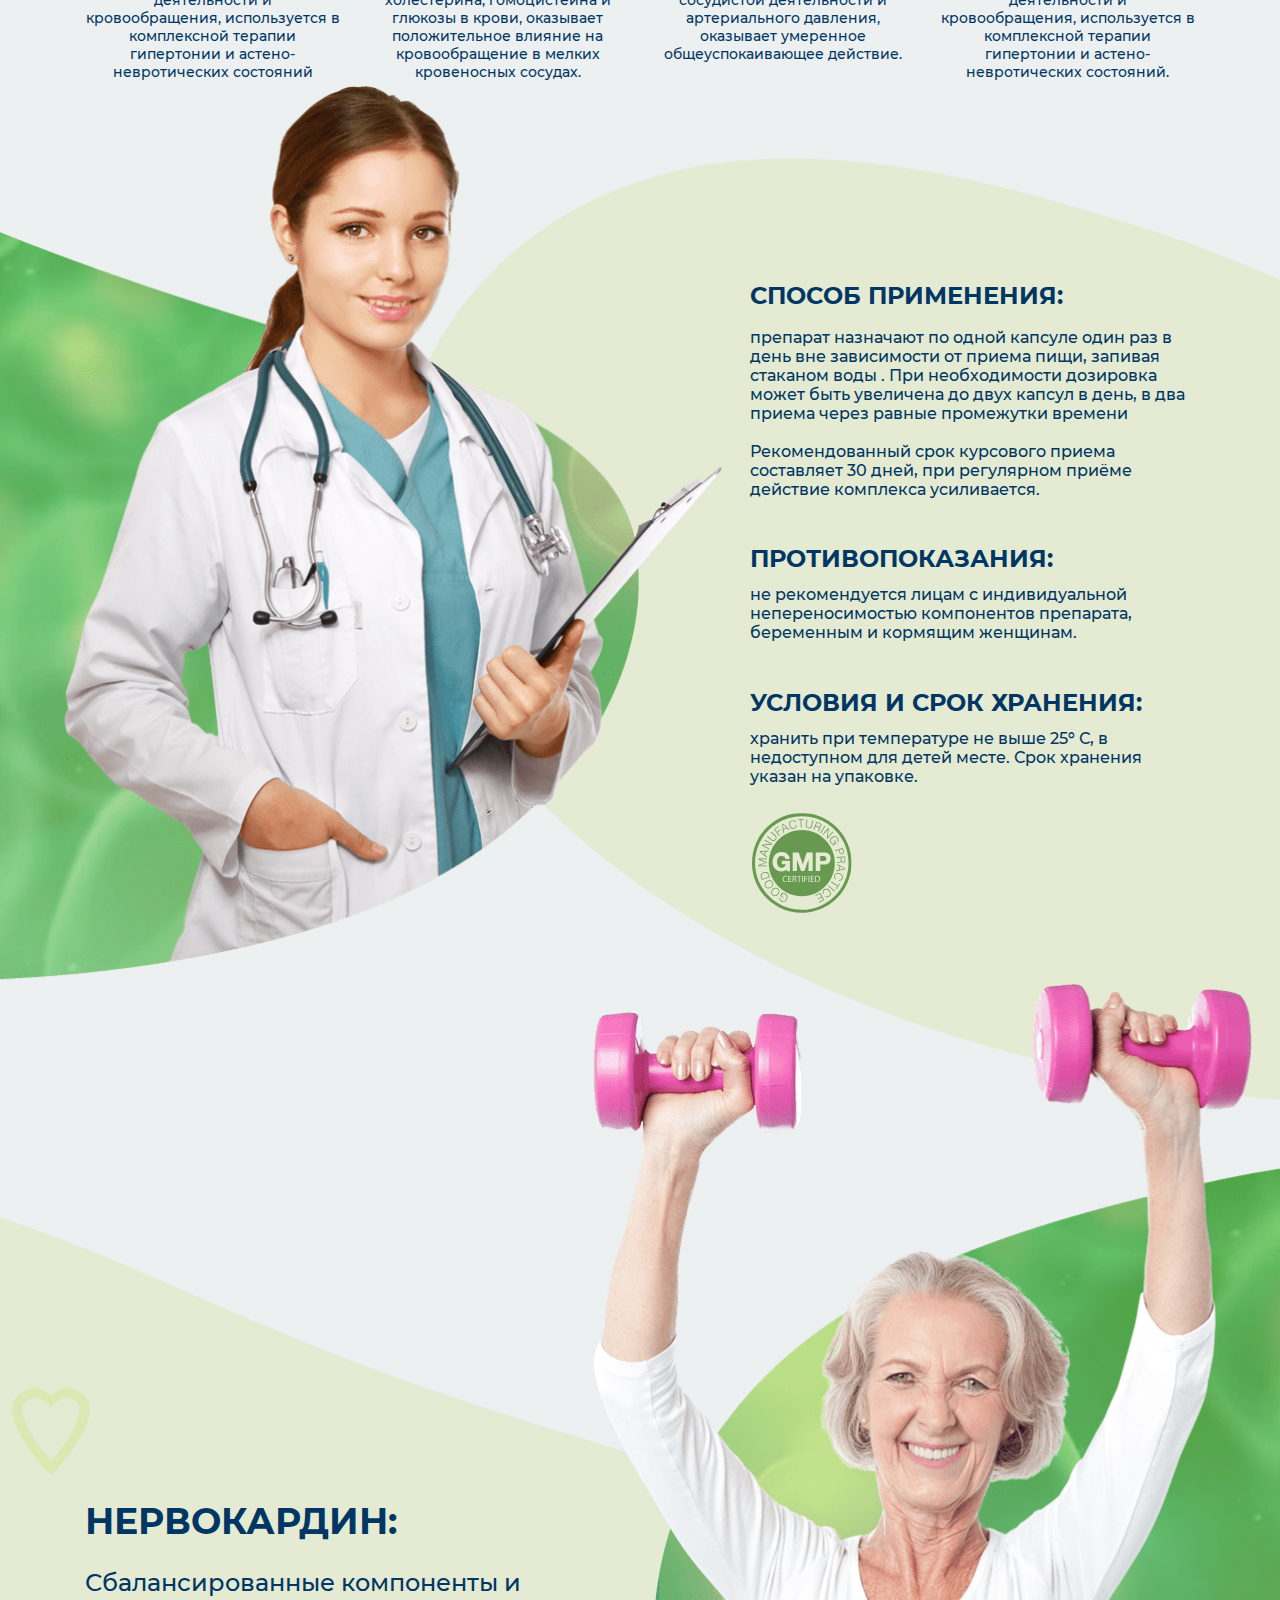
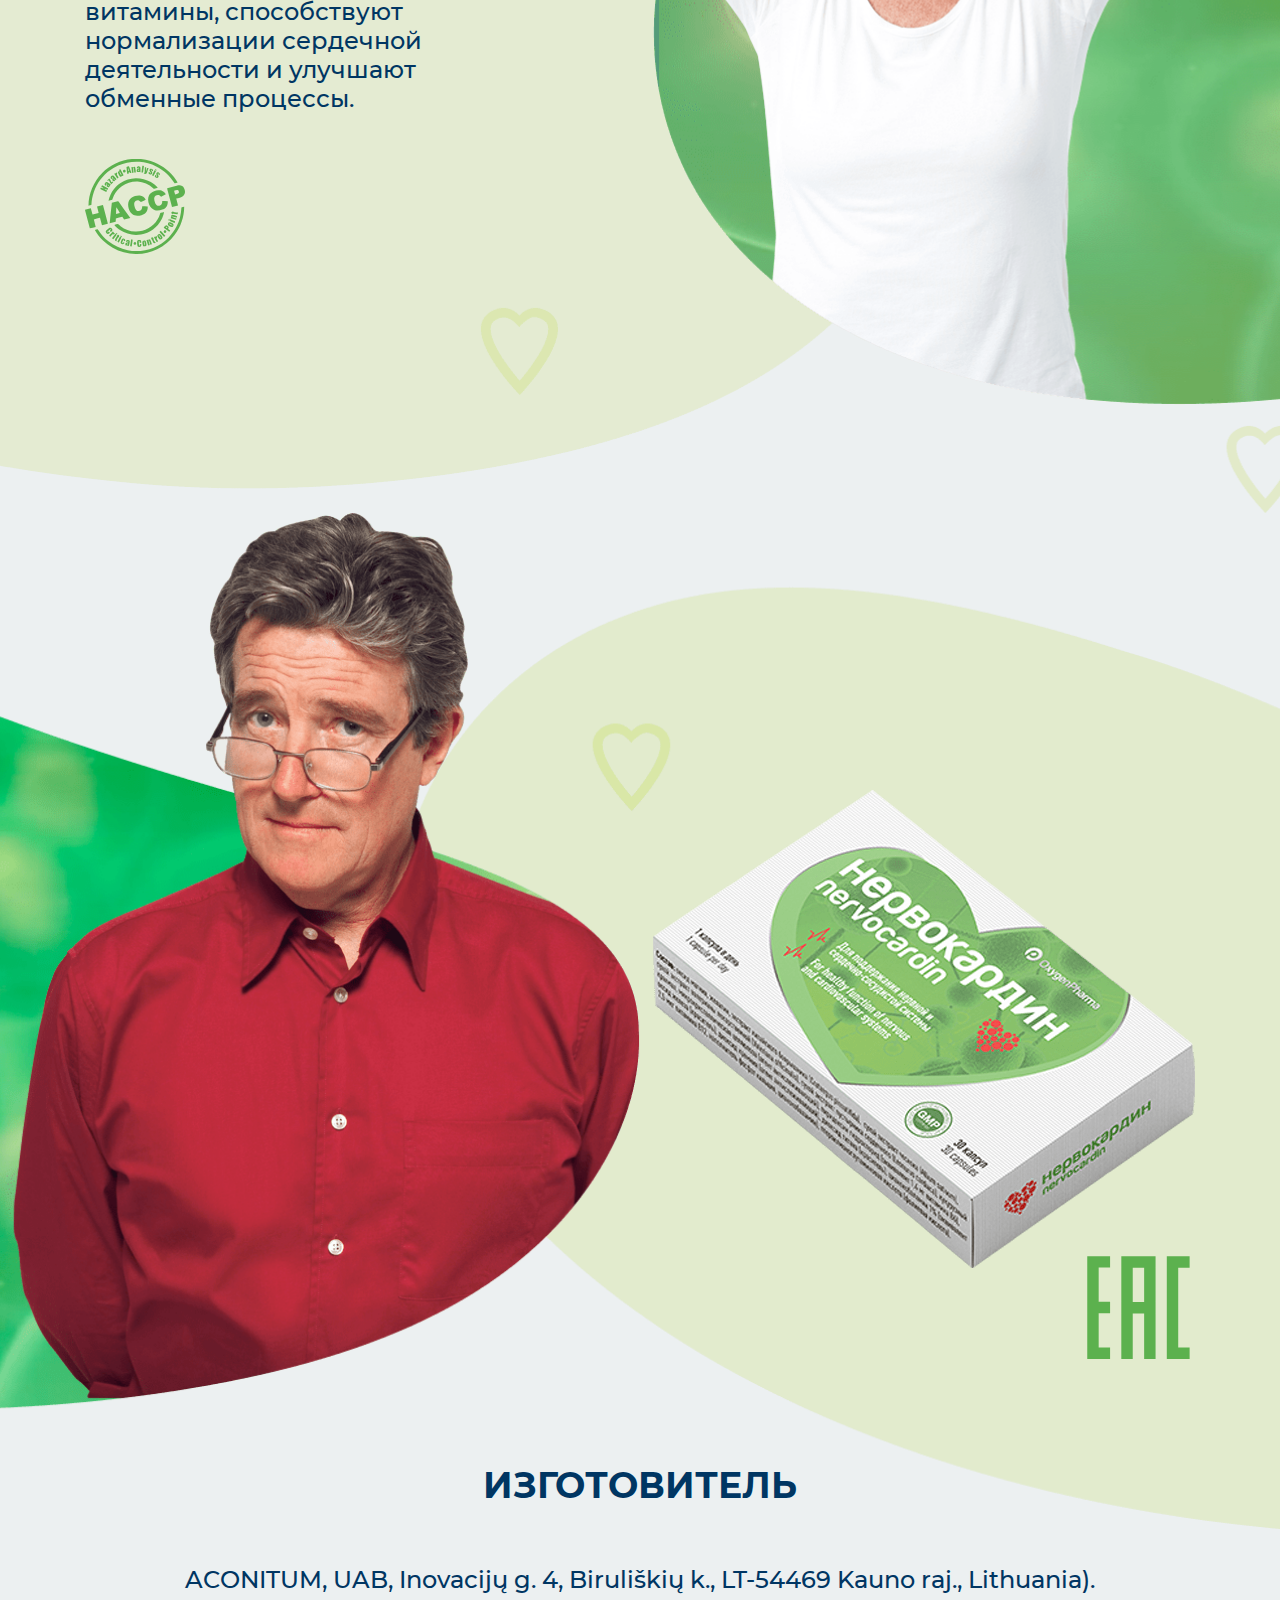
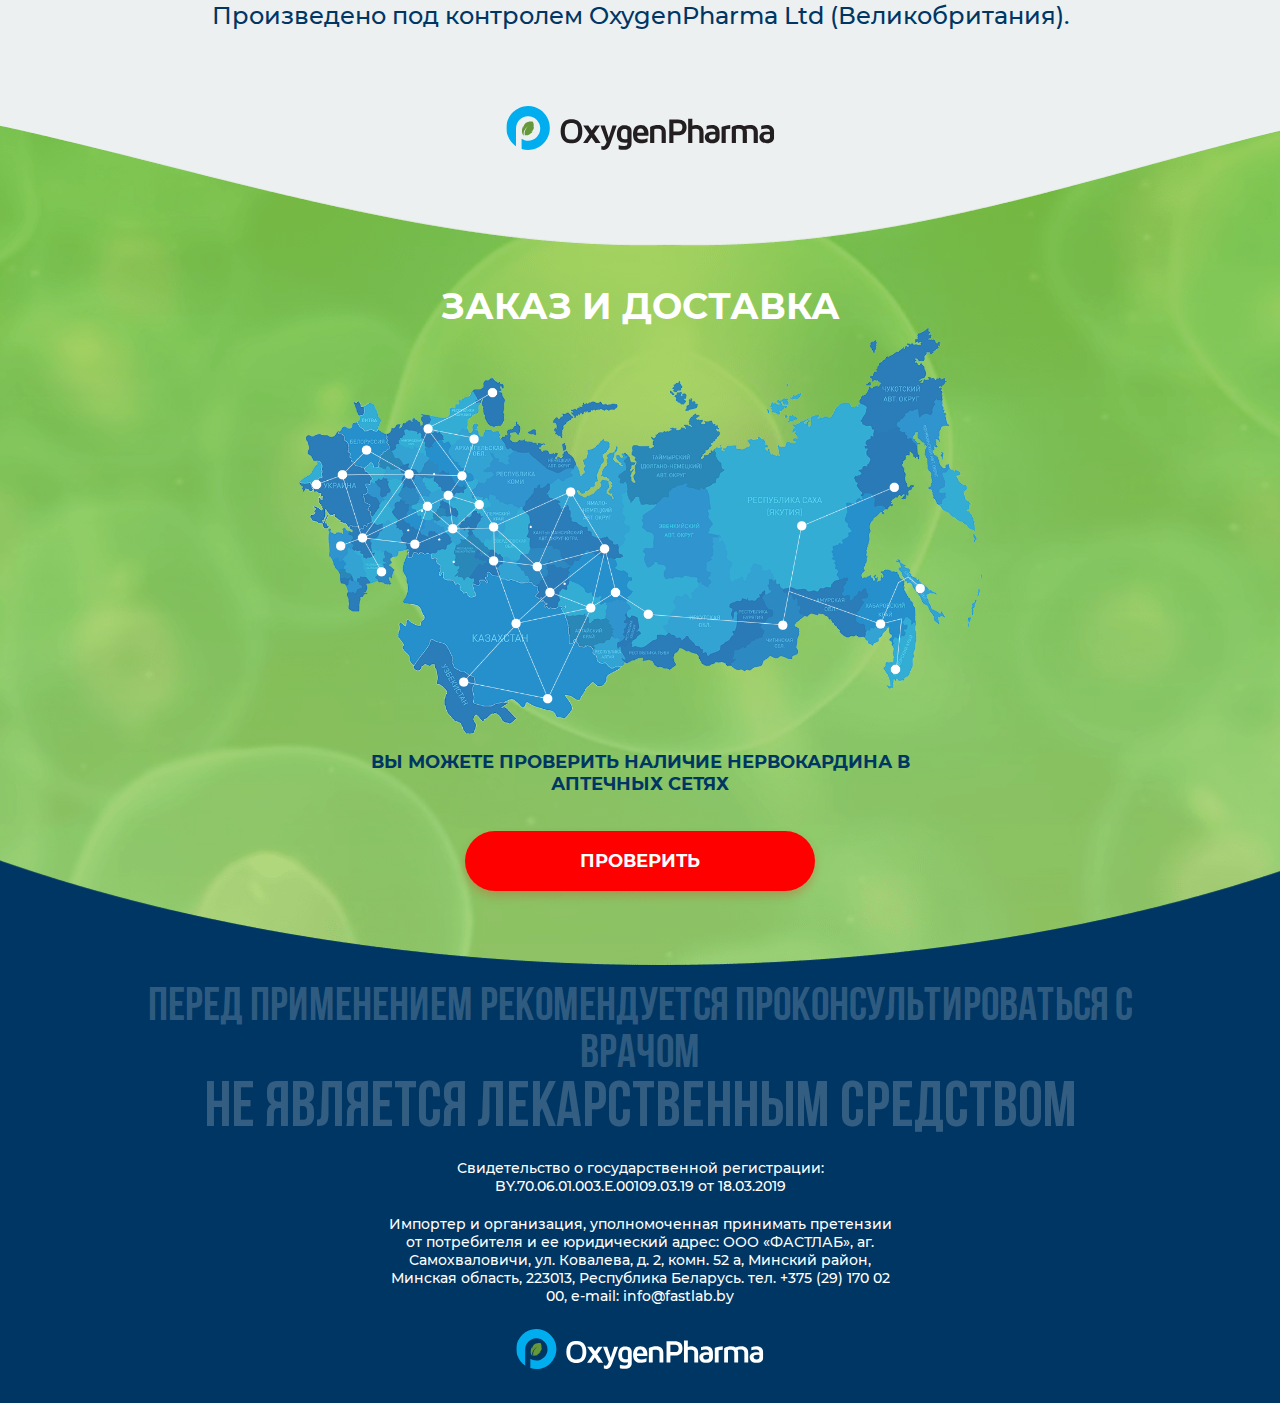
==== commit 15b3a603: "production" ====
--- a/index.html
+++ b/index.html
@@ -21,11 +21,6 @@
 		<div class="top-block">
 			<div class="top-block__slide">
 				<div class="wrapper top-block__wrapper">
-					<div class="top-block__text">
-						<img src="img/product-logo.svg" class="top-block__logo" alt="">
-						<h3>Комплексный препарат с биологически активными веществами растительного происхождения.</h3>
-						<p>Уникальный состав препарата был создан на основании современных научных исследований и проверенных временем традиций народной медицины. Одним из важнейших факторов  нормального функционирования сердечно-сосудистой системы является нормализация психического статуса пациента. Препарат НЕРВОКАРДИН позволяет добиться комплексного эффекта воздействия на организм за счет уникального сочетания действующих веществ, входящих в его состав. </p>
-					</div>
 					<div class="top-block__sidebar">
 						<img src="img/product.png" alt="" class="top-block__img" />
 						<div class="pills">							
@@ -36,6 +31,13 @@
 							<img src="img/pills.png" alt="" class="pills__img">
 						</div>
 					</div>
+					<div class="top-block__head">
+						<img src="img/product-logo.svg" class="top-block__logo" alt="">
+						<h3 class="top-block__title">Комплексный препарат с биологически активными веществами растительного происхождения.</h3>
+					</div>
+					<div class="top-block__text">
+						<p>Уникальный состав препарата был создан на основании современных научных исследований и проверенных временем традиций народной медицины. Одним из важнейших факторов  нормального функционирования сердечно-сосудистой системы является нормализация психического статуса пациента. Препарат НЕРВОКАРДИН позволяет добиться комплексного эффекта воздействия на организм за счет уникального сочетания действующих веществ, входящих в его состав. </p>
+					</div>					
 					<div class="indications indications_full">
 						<h3 class="indications__title">Нервокардин создан для тех, кто: </h3>
 						<ul class="indications__list">
@@ -45,68 +47,101 @@
 						</ul>
 						<div class="indications__footer">* - двойное действие в одной капсуле</div>
 					</div>
+					<div class="chars">
+						<table class="chars__table">
+							<caption>Биологически активные компоненты БАД</caption>
+							<thead>
+								<tr>
+									<th>Биологически активные ингредиенты</th>
+									<th>Содержание в 1 капсуле</th>
+									<th>РУСП*,%</th>
+								</tr>
+							</thead>
+							<tbody>
+								<tr>
+									<td>Магний</td>
+									<td>100-140 мг</td>
+									<td>25-35</td>
+								</tr>
+								<tr>
+									<td>Витамин В6</td>
+									<td>1,4 мг</td>
+									<td>70</td>
+								</tr>
+								<tr>
+									<td>Витамин В12	</td>
+									<td>2,5 мкг</td>
+									<td>250</td>
+								</tr>
+								<tr>
+									<td>Фолиевая кислота</td>
+									<td>200 мкг</td>
+									<td>100</td>
+								</tr>
+							</tbody>
+						</table>
+						<p>*РУСП – Рекомендуемый уровень суточного потребления</p>
+					</div>
 				</div>
 			</div>
 			<div class="top-block__slide">
 				<div class="wrapper top-block__wrapper">
+					<div class="top-block__sidebar top-block__sidebar_small">
+						<img src="img/woman.png" alt="" class="top-block__img" />
+					</div>
+					<div class="top-block__head">
+						<img src="img/product-logo.svg" class="top-block__logo" alt="">
+						<h3 class="top-block__title">Комплексный препарат с биологически активными веществами растительного происхождения.</h3>
+					</div>
 					<div class="top-block__text">
-						<img src="img/product-logo.svg" class="top-block__logo" alt="">
-						<h3>Комплексный препарат с биологически активными веществами растительного происхождения.</h3>
 						<h4>Область применения: </h4>
 						<ul>
 							<li>поддержание физиологических функций сердечно-сосудистой системы</li>
 							<li>снятие усталости, напряжения и стресса</li>
 							<li>является дополнительным источником магния, витамина В6, витамина В12, фолиевой кислоты</li>
 						</ul>
-					</div>
-					<div class="top-block__sidebar top-block__sidebar_small">
-						<img src="img/woman.png" alt="" class="top-block__img" />
-					</div>
+					</div>				
 					<div class="indications">
 						<ul class="indications__list">
 							<li><span>Для поддержания нервной и сердечно-сосудистой систем</span></li>
 							<li><span>For healthy function of nervous and cardiovascular systems </span></li>
 						</ul>
 					</div>
-				</div>
-			</div>
-		</div>
-		<div class="chars">
-			<div class="wrapper">
-				<div class="chars__inner">
-					<table class="chars__table">
-						<caption>Биологически активные компоненты БАД</caption>
-						<thead>
-							<tr>
-								<th>Биологически активные ингредиенты</th>
-								<th>Содержание в 1 капсуле</th>
-								<th>РУСП*,%</th>
-							</tr>
-						</thead>
-						<tbody>
-							<tr>
-								<td>Магний</td>
-								<td>100-140 мг</td>
-								<td>25-35</td>
-							</tr>
-							<tr>
-								<td>Витамин В6</td>
-								<td>1,4 мг</td>
-								<td>70</td>
-							</tr>
-							<tr>
-								<td>Витамин В12	</td>
-								<td>2,5 мкг</td>
-								<td>250</td>
-							</tr>
-							<tr>
-								<td>Фолиевая кислота</td>
-								<td>200 мкг</td>
-								<td>100</td>
-							</tr>
-						</tbody>
-					</table>
-					<p>*РУСП – Рекомендуемый уровень суточного потребления</p>
+					<div class="chars">
+						<table class="chars__table">
+							<caption>Биологически активные компоненты БАД</caption>
+							<thead>
+								<tr>
+									<th>Биологически активные ингредиенты</th>
+									<th>Содержание в 1 капсуле</th>
+									<th>РУСП*,%</th>
+								</tr>
+							</thead>
+							<tbody>
+								<tr>
+									<td>Магний</td>
+									<td>100-140 мг</td>
+									<td>25-35</td>
+								</tr>
+								<tr>
+									<td>Витамин В6</td>
+									<td>1,4 мг</td>
+									<td>70</td>
+								</tr>
+								<tr>
+									<td>Витамин В12	</td>
+									<td>2,5 мкг</td>
+									<td>250</td>
+								</tr>
+								<tr>
+									<td>Фолиевая кислота</td>
+									<td>200 мкг</td>
+									<td>100</td>
+								</tr>
+							</tbody>
+						</table>
+						<p>*РУСП – Рекомендуемый уровень суточного потребления</p>
+					</div>
 				</div>
 			</div>
 		</div>
@@ -159,11 +194,11 @@
 					<h3>Способ применения:</h3>
 					<p>препарат назначают по одной капсуле один раз в день вне зависимости от приема пищи, запивая стаканом воды . При необходимости дозировка может быть увеличена до двух капсул в день, в два приема через равные промежутки времени</p>
 					<p>Рекомендованный срок курсового приема составляет 30 дней, при регулярном приёме действие комплекса усиливается.</p>
+					<img src="img/icons/cert.svg" alt="">
 					<h3>Противопоказания:</h3>
 					<p>не рекомендуется лицам с индивидуальной непереносимостью компонентов препарата, беременным и кормящим женщинам. </p>
 					<h3>Условия и срок хранения:</h3>
-					<p>хранить при температуре не выше 25º С, в недоступном для детей месте. Срок хранения указан на упаковке.</p>
-					<img src="img/icons/cert.svg" alt="">
+					<p>хранить при температуре не выше 25º С, в недоступном для детей месте. Срок хранения указан на упаковке.</p>					
 				</article>
 			</div>
 		</div>
--- a/css/fonts.css
+++ b/css/fonts.css
@@ -115,6 +115,7 @@
         url('../fonts/bebas/BebasNeue-Light.svg#BebasNeue-Light') format('svg');
     font-weight: 300;
     font-style: normal;
+		font-display: swap;
 }
 @font-face {
     font-family: 'Bebas Neue';
@@ -125,6 +126,7 @@
         url('../fonts/bebas/BebasNeue-Thin.svg#BebasNeue-Thin') format('svg');
     font-weight: 100;
     font-style: normal;
+		font-display: swap;
 }
 
 @font-face {
@@ -136,6 +138,7 @@
         url('../fonts/bebas/BebasNeueRegular.svg#BebasNeueRegular') format('svg');
     font-weight: normal;
     font-style: normal;
+		font-display: swap;
 }
 @font-face {
     font-family: 'Bebas Neue';
@@ -146,6 +149,7 @@
         url('../fonts/bebas/BebasNeueRegular.svg#BebasNeueRegular') format('svg');
     font-weight: normal;
     font-style: normal;
+		font-display: swap;
 }
 @font-face {
     font-family: 'Bebas Neue';
@@ -156,4 +160,5 @@
         url('../fonts/bebas/BebasNeueBold.svg#BebasNeueBold') format('svg');
     font-weight: bold;
     font-style: normal;
+		font-display: swap;
 }--- a/css/style.css
+++ b/css/style.css
@@ -2,14 +2,16 @@
 html {
   -webkit-box-sizing: border-box;
           box-sizing: border-box;
-  background-color: #ecf0f1; }
+  background-color: #ecf0f1;
+}
 
 *, :before, :after {
   -webkit-box-sizing: inherit;
           box-sizing: inherit;
   -webkit-box-flex: 0;
       -ms-flex: 0 1 auto;
-          flex: 0 1 auto; }
+          flex: 0 1 auto;
+}
 
 body {
   margin: 0 auto;
@@ -17,54 +19,66 @@
   position: relative;
   padding: 0;
   font: normal 500 16px/normal Montserrat, sans-serif;
-  color: #003663; }
+  color: #003663;
+}
 
 header, footer {
   -webkit-box-flex: 0;
       -ms-flex: 0 0 auto;
-          flex: 0 0 auto; }
+          flex: 0 0 auto;
+}
 
 main {
   -webkit-box-flex: 1;
       -ms-flex-positive: 1;
-          flex-grow: 1; }
+          flex-grow: 1;
+}
 
 img,
 iframe,
 video {
-  max-width: 100%; }
+  max-width: 100%;
+}
 
 a img {
   /*для IE10 */
-  border: none; }
+  border: none;
+}
 
 p {
-  margin: 0 0 1.2em; }
-  p:last-child {
-    margin: 0; }
+  margin: 0 0 1.2em;
+}
+p:last-child {
+  margin: 0;
+}
 
 *:focus {
-  outline: none; }
+  outline: none;
+}
 
 *:invalid {
   -webkit-box-shadow: none;
-          box-shadow: none; }
+          box-shadow: none;
+}
 
 /*элементы форм */
 input, textarea, button, select {
   font: inherit;
-  color: inherit; }
+  color: inherit;
+}
 
 textarea {
   resize: none;
-  overflow: auto; }
+  overflow: auto;
+}
 
 /*кнопки */
 button,
 [type=submit],
 [type=reset],
 [type=image] {
-  cursor: pointer; }
+  cursor: pointer;
+}
 
 .btn {
   display: inline-block;
@@ -85,48 +99,57 @@
   overflow: hidden;
   text-overflow: ellipsis;
   max-width: 100%;
-  border-radius: 100px; }
-  .btn_big {
-    font-size: 18px;
-    line-height: 60px;
-    padding: 0 115px; }
+  border-radius: 100px;
+}
+.btn_big {
+  font-size: 18px;
+  line-height: 60px;
+  padding: 0 115px;
+}
 
 /*заголовки */
 h1, h2, h3, h4, h5, h6 {
-  margin: 0 0 1em; }
+  margin: 0 0 1em;
+}
 
 h1, h2 {
   font-size: 36px;
   font-weight: bold;
   text-transform: uppercase;
   color: #003663;
-  margin: 0 0 0.8em; }
+  margin: 0 0 0.8em;
+}
 
 h3 {
   font-size: 24px;
   font-weight: bold;
   text-transform: uppercase;
-  margin: 0 0 0.75em; }
+  margin: 0 0 0.75em;
+}
 
 /*списки */
 ul, ol {
-  margin: 0 0 1em; }
+  margin: 0 0 1em;
+}
 
 ul {
   list-style: none;
   padding: 0 0 0 33px;
-  line-height: 1.6363636364; }
-  ul > li {
-    position: relative; }
-    ul > li:before {
-      content: "";
-      display: inline-block;
-      width: 20px;
-      height: 17px;
-      background: url(../img/icons/heart.svg) no-repeat center/contain;
-      position: absolute;
-      left: -32px;
-      top: calc(.9em - 8.5px); }
+  line-height: 1.6363636364;
+}
+ul > li {
+  position: relative;
+}
+ul > li:before {
+  content: "";
+  display: inline-block;
+  width: 20px;
+  height: 17px;
+  background: url(../img/icons/heart.svg) no-repeat center/contain;
+  position: absolute;
+  left: -32px;
+  top: calc(.9em - 8.5px);
+}
 
 /*таблицы */
 caption {
@@ -135,7 +158,8 @@
   text-transform: uppercase;
   text-align: center;
   clear: both;
-  padding: 0 0 0.7em; }
+  padding: 0 0 0.7em;
+}
 
 table {
   width: 100%;
@@ -143,32 +167,39 @@
   table-layout: fixed;
   font-weight: 500;
   text-align: center;
-  margin: 0 0 2.1em; }
+  margin: 0 0 2.1em;
+}
 
 td, th {
   border: 1px solid #bed73c;
-  padding: 8px; }
-  td:first-child, th:first-child {
-    border-left: none;
-    text-align: left;
-    padding-left: 0; }
-  td:last-child, th:last-child {
-    border-right: none;
-    padding-right: 0; }
+  padding: 8px;
+}
+td:first-child, th:first-child {
+  border-left: none;
+  text-align: left;
+  padding-left: 0;
+}
+td:last-child, th:last-child {
+  border-right: none;
+  padding-right: 0;
+}
 
 th {
   font-weight: bold;
   text-align: inherit;
-  color: red; }
+  color: red;
+}
 
 thead th {
-  border-top: none; }
+  border-top: none;
+}
 
 /*контейнеры */
 .wrapper {
-  max-width: 1170px;
+  max-width: 1140px;
   margin: 0 auto;
-  padding: 0 30px; }
+  padding: 0 15px;
+}
 
 .box {
   display: -webkit-box;
@@ -176,80 +207,107 @@
   display: flex;
   -ms-flex-wrap: wrap;
       flex-wrap: wrap;
-  margin: 0 -15px; }
+  margin: 0 -15px;
+}
 
 /*ШАПКА */
 .logo {
-  display: inline-block; }
-  .logo img {
-    display: block;
-    width: 100%;
-    height: auto; }
+  display: inline-block;
+}
+.logo img {
+  display: block;
+  width: 100%;
+  height: auto;
+}
 
 .header {
   position: absolute;
   top: 40px;
   left: 0;
   width: 100%;
-  z-index: 2; }
-  .header__wrapper {
-    display: -webkit-box;
-    display: -ms-flexbox;
-    display: flex;
-    -webkit-box-align: end;
-        -ms-flex-align: end;
-            align-items: flex-end;
-    -webkit-box-pack: justify;
-        -ms-flex-pack: justify;
-            justify-content: space-between; }
-  .header__logo {
-    width: 350px;
-    margin: 0 15px 11px 0; }
+  z-index: 2;
+}
+.header__wrapper {
+  display: -webkit-box;
+  display: -ms-flexbox;
+  display: flex;
+  -webkit-box-align: end;
+      -ms-flex-align: end;
+          align-items: flex-end;
+  -webkit-box-pack: justify;
+      -ms-flex-pack: justify;
+          justify-content: space-between;
+}
+.header__logo {
+  width: 350px;
+  margin: 0 15px 11px 0;
+}
 
 /*ОСНОВНОЕ СОДЕРЖИМОЕ */
 .top-block {
-  background: url(../img/top.png) no-repeat center/auto 100%;
-  padding: 145px 0 168px;
-  color: #fff; }
-  .top-block__slide {
-    overflow: hidden; }
-    .top-block__slide:not(.slick-slide):nth-child(n+2) {
-      display: none; }
-  .top-block__logo {
-    display: block;
-    width: 540px;
-    margin: 0 0 23px; }
-  .top-block__text {
-    overflow: hidden;
-    width: 640px;
-    float: left;
-    font-weight: bold;
-    font-size: 20px;
-    line-height: 1.2;
-    margin: 0 0 35px; }
-    .top-block__text h3 {
-      text-transform: none;
-      color: #003663;
-      line-height: normal;
-      margin: 0 0 0.9em; }
-    .top-block__text h4 {
-      font-size: 24px;
-      line-height: 1.5;
-      margin: 0; }
-    .top-block__text ul {
-      font-size: 22px;
-      margin: 0 0 3em; }
-  .top-block__sidebar {
-    width: 453px;
-    float: right;
-    margin: 11px 0 0 15px; }
-    .top-block__sidebar_small {
-      width: 365px;
-      margin-top: 34px; }
-  .top-block__img {
-    display: block; }
-    .top-block__img:not(:last-child) {
-      margin: 0 0 23px; }
+  background: url(../img/top.png) no-repeat center top;
+  padding: 145px 0 0;
+  position: relative;
+}
+.top-block:after {
+  content: url(../img/icons/heart-o.svg);
+  display: inline-block;
+  position: absolute;
+  z-index: -1;
+  bottom: -58px;
+  left: calc(50% - 689px);
+}
+.top-block__slide {
+  overflow: hidden;
+}
+.top-block__slide:not(.slick-slide):nth-child(n+2) {
+  display: none;
+}
+.top-block__logo {
+  display: block;
+  width: 540px;
+  margin: 0 0 23px;
+}
+.top-block__head, .top-block__text {
+  overflow: hidden;
+  width: 640px;
+  font-weight: bold;
+  font-size: 20px;
+  line-height: 1.2;
+}
+.top-block__title {
+  text-transform: none;
+  line-height: normal;
+  margin: 0 0 0.9em;
+}
+.top-block__text {
+  margin: 0 0 35px;
+  color: #fff;
+}
+.top-block__text h4 {
+  font-size: 24px;
+  line-height: 1.5;
+  margin: 0;
+}
+.top-block__text ul {
+  font-size: 22px;
+  margin: 0 0 3em;
+}
+.top-block__sidebar {
+  width: 453px;
+  float: right;
+  margin: 11px 0 0 15px;
+}
+.top-block__sidebar_small {
+  width: 365px;
+  margin-top: 34px;
+}
+.top-block__img {
+  display: block;
+}
+.top-block__img:not(:last-child) {
+  margin: 0 0 23px;
+}
 
 .pills {
   display: -webkit-box;
@@ -261,210 +319,331 @@
   width: 338px;
   max-width: 100%;
   margin: 0 9px 0 auto;
-  color: #003663;
-  font-size: 14px; }
-  .pills__img {
-    width: 165px;
-    -webkit-box-flex: 0;
-        -ms-flex: 0 0 auto;
-            flex: 0 0 auto; }
-  .pills__text {
-    width: calc(100% - 165px);
-    -webkit-box-flex: 1;
-        -ms-flex: 1 1 auto;
-            flex: 1 1 auto;
-    margin: 30px 0 0; }
-  .pills__title {
-    font-size: inherit;
-    margin: 0; }
+  font-size: 14px;
+}
+.pills__img {
+  width: 165px;
+  -webkit-box-flex: 0;
+      -ms-flex: 0 0 auto;
+          flex: 0 0 auto;
+}
+.pills__text {
+  width: calc(100% - 165px);
+  -webkit-box-flex: 1;
+      -ms-flex: 1 1 auto;
+          flex: 1 1 auto;
+  margin: 30px 0 0;
+}
+.pills__title {
+  font-size: inherit;
+  margin: 0;
+}
 
 .indications {
-  color: #003663;
-  float: left; }
-  .indications_full {
-    float: none; }
-  .indications__title {
-    text-transform: none;
-    margin: 0 0 0.9em; }
-  .indications__list {
-    list-style: none;
-    margin: 0;
-    padding: 0;
-    line-height: inherit;
-    display: -webkit-box;
-    display: -ms-flexbox;
-    display: flex;
-    -ms-flex-wrap: wrap;
-        flex-wrap: wrap;
-    margin: 0 -15px;
-    font-size: 18px;
-    font-weight: bold; }
-    .indications__list > li {
-      margin: 0; }
-      .indications__list > li:before {
-        display: none;
-        position: static;
-        left: auto;
-        top: auto;
-        width: auto;
-        height: auto;
-        background: none; }
-    .indications__list > li {
-      display: -webkit-box;
-      display: -ms-flexbox;
-      display: flex;
-      -webkit-box-align: center;
-          -ms-flex-align: center;
-              align-items: center;
-      width: 350px;
-      margin: 0 15px 27px; }
-      .indications__list > li:before {
-        content: "";
-        display: block;
-        width: 53px;
-        height: 64px;
-        background: url(../img/icons/cardiogram.svg) no-repeat center/contain;
-        margin: 0 14px 0 0;
-        -webkit-box-flex: 0;
-            -ms-flex: 0 0 auto;
-                flex: 0 0 auto; }
-      .indications__list > li > span {
-        display: inline-block;
-        width: calc(100% - 67px);
-        -webkit-box-flex: 1;
-            -ms-flex: 1 1 auto;
-                flex: 1 1 auto; }
-  .indications__footer {
-    font-size: 18px;
-    text-align: center; }
+  float: left;
+  margin: 0 0 1em;
+}
+.indications_full {
+  float: none;
+}
+.indications__title {
+  text-transform: none;
+  margin: 0 0 0.9em;
+}
+.indications__list {
+  list-style: none;
+  margin: 0;
+  padding: 0;
+  line-height: inherit;
+  display: -webkit-box;
+  display: -ms-flexbox;
+  display: flex;
+  -ms-flex-wrap: wrap;
+      flex-wrap: wrap;
+  margin: 0 -15px;
+  font-size: 18px;
+  font-weight: bold;
+}
+.indications__list > li {
+  margin: 0;
+}
+.indications__list > li:before {
+  display: none;
+  position: static;
+  left: auto;
+  top: auto;
+  width: auto;
+  height: auto;
+  background: none;
+}
+.indications__list > li {
+  display: -webkit-box;
+  display: -ms-flexbox;
+  display: flex;
+  -webkit-box-align: center;
+      -ms-flex-align: center;
+          align-items: center;
+  width: 350px;
+  margin: 0 15px 27px;
+}
+.indications__list > li:before {
+  content: "";
+  display: block;
+  width: 53px;
+  height: 64px;
+  background: url(../img/icons/cardiogram.svg) no-repeat center/contain;
+  margin: 0 14px 0 0;
+  -webkit-box-flex: 0;
+      -ms-flex: 0 0 auto;
+          flex: 0 0 auto;
+}
+.indications__list > li > span {
+  display: inline-block;
+  width: calc(100% - 67px);
+  -webkit-box-flex: 1;
+      -ms-flex: 1 1 auto;
+          flex: 1 1 auto;
+}
+.indications__footer {
+  font-size: 18px;
+  text-align: center;
+}
 
 .chars {
   position: relative;
-  margin: -168px 0 0; }
-  .chars__inner {
-    max-width: 1110px;
-    margin: 0 auto;
-    background-color: #fff;
-    border-radius: 10px;
-    padding: 28px 33px 42px;
-    -webkit-box-shadow: 0 3px 10px rgba(0, 0, 0, 0.15);
-            box-shadow: 0 3px 10px rgba(0, 0, 0, 0.15); }
+  clear: both;
+  border-radius: 10px;
+  padding: 28px 33px 42px;
+  -webkit-box-shadow: 0 3px 10px rgba(0, 0, 0, 0.15);
+          box-shadow: 0 3px 10px rgba(0, 0, 0, 0.15);
+  background-color: #fff;
+}
 
 .card {
   width: 255px;
   margin: 0 15px 30px;
   font-size: 14px;
-  text-align: center; }
-  .card__pic {
-    width: 167px;
-    height: 167px;
-    margin: 0 auto 24px;
-    position: relative;
-    border-radius: 50%;
-    padding: 8px; }
-    .card__pic:before {
-      content: "";
-      display: block;
-      position: absolute;
-      top: 0;
-      left: 0;
-      width: 100%;
-      height: 100%;
-      border-radius: inherit;
-      border: 3px solid #bed73c;
-      -webkit-mask: linear-gradient(to right, black calc(50% - 10px), transparent calc(50% - 10px), transparent calc(50% + 10px), black calc(50% + 10px));
-              mask: linear-gradient(to right, black calc(50% - 10px), transparent calc(50% - 10px), transparent calc(50% + 10px), black calc(50% + 10px)); }
-    .card__pic img {
-      display: block;
-      width: 100%;
-      height: 100%;
-      border-radius: inherit;
-      -o-object-fit: cover;
-         object-fit: cover;
-      -o-object-position: center;
-         object-position: center; }
-  .card__title {
-    font-size: inherit;
-    text-transform: none;
-    margin: 0 0 1em; }
+  text-align: center;
+}
+.card__pic {
+  width: 167px;
+  height: 167px;
+  margin: 0 auto 24px;
+  position: relative;
+  border-radius: 50%;
+  padding: 8px;
+  background-color: #ecf0f1;
+}
+.card__pic:before {
+  content: "";
+  display: block;
+  position: absolute;
+  top: 0;
+  left: 0;
+  width: 100%;
+  height: 100%;
+  border-radius: inherit;
+  border: 3px solid #bed73c;
+  -webkit-mask: linear-gradient(to right, black calc(50% - 10px), transparent calc(50% - 10px), transparent calc(50% + 10px), black calc(50% + 10px));
+          mask: linear-gradient(to right, black calc(50% - 10px), transparent calc(50% - 10px), transparent calc(50% + 10px), black calc(50% + 10px));
+}
+.card__pic img {
+  display: block;
+  width: 100%;
+  height: 100%;
+  border-radius: inherit;
+  -o-object-fit: cover;
+     object-fit: cover;
+  -o-object-position: center;
+     object-position: center;
+}
+.card__title {
+  font-size: inherit;
+  text-transform: none;
+  margin: 0 0 1em;
+}
 
 .composition {
-  padding: 59px 0 0; }
-  .composition__title {
-    text-align: center; }
+  padding: 59px 0 0;
+  position: relative;
+}
+.composition:before, .composition:after {
+  content: "";
+  display: block;
+  position: absolute;
+  width: 280px;
+  height: 400px;
+  z-index: -1;
+}
+.composition:before {
+  background: url(../img/icons/circle-green.svg);
+  left: calc(50% + 488px);
+  top: -123px;
+}
+.composition:after {
+  background: url(../img/icons/circle-white.svg);
+  bottom: -201px;
+  left: calc(50% - 722px);
+}
+.composition__title {
+  text-align: center;
+}
 
 .instructions {
   background: url(../img/doc.png) no-repeat center/auto 100%;
-  padding: 195px 0 190px;
-  margin: -25px 0 0; }
-  .instructions__text {
-    max-width: 445px;
-    margin: 0 0 0 auto; }
-    .instructions__text h3:not(:first-child) {
-      margin: 1.9em 0 0.5em; }
-    .instructions__text img {
-      width: 100px;
-      margin: 0.4em 0 0; }
+  padding: 195px 0 320px;
+  margin: -25px 0 0;
+  position: relative;
+}
+.instructions:before, .instructions:after {
+  content: "";
+  display: block;
+  width: 280px;
+  height: 400px;
+  position: absolute;
+  z-index: -1;
+  background: url(../img/icons/circle-white.svg);
+}
+.instructions:before {
+  top: 432px;
+  left: calc(50% + 351px);
+}
+.instructions:after {
+  top: calc(100% - 171px);
+  left: calc(50% - 313px);
+}
+.instructions__text {
+  max-width: 445px;
+  margin: 0 0 0 auto;
+  position: relative;
+}
+.instructions__text h3:not(:first-child) {
+  margin: 1.9em 0 0.5em;
+}
+.instructions__text img {
+  width: 100px;
+  position: absolute;
+  top: calc(100% + 27px);
+  left: 2px;
+}
 
 .description {
   margin: -122px 0 0;
   background: url(../img/old-woman.png) no-repeat center/auto 100%;
-  padding: 515px 0 253px; }
-  .description__text {
-    max-width: 460px;
-    font-size: 24px;
-    font-weight: 500; }
-    .description__text img {
-      width: 100px;
-      margin: 0.7em 0 0; }
-  .description__title {
-    margin: 0 0 0.7em; }
+  padding: 515px 0 253px;
+  position: relative;
+}
+.description:after {
+  content: "";
+  display: block;
+  width: 280px;
+  height: 400px;
+  position: absolute;
+  background: url(../img/icons/circle-white.svg);
+  left: calc(50% - 605px);
+  bottom: -183px;
+}
+.description__text {
+  max-width: 460px;
+  font-size: 24px;
+  font-weight: 500;
+}
+.description__text img {
+  width: 100px;
+  margin: 0.7em 0 0;
+}
+.description__title {
+  margin: 0 0 0.7em;
+}
 
 .eac {
   padding: 277px 0 267px;
-  background: url(../img/old-man.png) no-repeat center/auto 100%; }
-  .eac__content {
-    max-width: 542px;
-    position: relative;
-    margin: 0 0 0 auto; }
-  .eac__img {
-    display: block; }
-  .eac__logo {
-    position: absolute;
-    top: calc(100% - 12px);
-    right: 5px;
-    width: 103px; }
+  background: url(../img/old-man.png) no-repeat center/auto 100%;
+  position: relative;
+}
+.eac:before {
+  content: "";
+  display: block;
+  position: absolute;
+  background: url(../img/icons/circle-white.svg);
+  width: 280px;
+  height: 550px;
+  bottom: 8px;
+  left: calc(50% + 355px);
+}
+.eac__content {
+  max-width: 542px;
+  position: relative;
+  margin: 0 0 0 auto;
+}
+.eac__img {
+  display: block;
+  position: relative;
+}
+.eac__logo {
+  position: absolute;
+  top: calc(100% - 12px);
+  right: 5px;
+  width: 103px;
+}
 
 .manufacturer {
   margin: -77px 0 0;
   text-align: center;
   font-size: 24px;
   line-height: 1.5;
-  font-weight: 500; }
-  .manufacturer__title {
-    margin: 0 0 1.4em; }
-  .manufacturer__logo {
-    width: 269px;
-    margin: 1.8em 0 0; }
+  font-weight: 500;
+  position: relative;
+}
+.manufacturer:before, .manufacturer:after {
+  content: "";
+  display: block;
+  width: 280px;
+  height: 280px;
+  position: absolute;
+}
+.manufacturer:before {
+  background: url(../img/icons/circle-white.svg);
+  top: -143px;
+  left: calc(50% - 607px);
+  opacity: 0.42;
+  z-index: -1;
+}
+.manufacturer:after {
+  background: url(../img/icons/circle-green.svg);
+  top: 81px;
+  left: calc(50% + 356px);
+}
+.manufacturer__title {
+  margin: 0 0 1.4em;
+}
+.manufacturer__logo {
+  width: 269px;
+  margin: 1.8em 0 0;
+}
 
 .logistics {
   padding: 185px 0 70px;
   margin: -61px 0 0;
   background: url(../img/bottom.png) no-repeat center/auto 100%, -webkit-gradient(linear, left top, left bottom, color-stop(50%, transparent), color-stop(50%, #003663));
   background: url(../img/bottom.png) no-repeat center/auto 100%, linear-gradient(to bottom, transparent 50%, #003663 50%);
-  text-align: center; }
-  .logistics__title {
-    color: #fff;
-    margin: 0; }
-  .logistics__map {
-    width: 683px;
-    margin: 0 auto 13px; }
-  .logistics__text {
-    font-size: 18px;
-    font-weight: bold;
-    text-transform: uppercase;
-    max-width: 540px;
-    margin: 0 auto 2em; }
+  text-align: center;
+}
+.logistics__title {
+  color: #fff;
+  margin: 0;
+}
+.logistics__map {
+  width: 683px;
+  margin: 0 auto 13px;
+}
+.logistics__text {
+  font-size: 18px;
+  font-weight: bold;
+  text-transform: uppercase;
+  max-width: 540px;
+  margin: 0 auto 2em;
+}
 
 /*ПОДВАЛ */
 .footer {
@@ -473,28 +652,443 @@
   color: #fff;
   font-size: 14px;
   font-weight: 500;
-  text-align: center; }
+  text-align: center;
+}
+.footer__notation {
+  color: rgba(255, 255, 255, 0.2);
+  font-weight: bold;
+  text-transform: uppercase;
+  font-family: "Bebas Neue", sans-serif;
+  font-size: 46.8px;
+  margin: 0 0 0.36em;
+}
+.footer__notation strong {
+  display: block;
+  font-size: 1.3419816596em;
+}
+.footer__text {
+  max-width: 520px;
+  margin: 0 auto 1.7em;
+}
+.footer__text p {
+  margin: 0 0 1.4em;
+}
+.footer__text p:last-child {
+  margin: 0;
+}
+.footer__logo {
+  width: 248px;
+}
+
+/*АДАПТИВ */
+@media(max-width: 1559px) {
+  .chars:before, .chars:after,
+  .composition:before,
+  .composition:after,
+  .instructions:before,
+  .instructions:after,
+  .description:before,
+  .description:after,
+  .eac:before,
+  .eac:after,
+  .manufacturer:before,
+  .manufacturer:after {
+    display: none;
+  }
+}
+@media(max-width:1139px) {
+  .wrapper {
+    max-width: 992px;
+  }
+
+  .top-block {
+    background-size: auto 1130px;
+  }
+  .top-block__wrapper {
+    display: -webkit-box;
+    display: -ms-flexbox;
+    display: flex;
+    -webkit-box-orient: vertical;
+    -webkit-box-direction: normal;
+        -ms-flex-direction: column;
+            flex-direction: column;
+    height: 100%;
+  }
+  .top-block__head, .top-block__text {
+    width: auto;
+    float: none;
+    overflow: visible;
+  }
+  .top-block__head {
+    -webkit-box-ordinal-group: 0;
+        -ms-flex-order: -1;
+            order: -1;
+  }
+  .top-block__text {
+    margin: 0;
+    color: inherit;
+    -webkit-box-ordinal-group: 4;
+        -ms-flex-order: 3;
+            order: 3;
+  }
+  .top-block__text ul {
+    margin: 0 0 1em;
+  }
+  .top-block__sidebar {
+    width: auto;
+    float: none;
+    margin: 0;
+  }
+  .top-block__sidebar_small {
+    -webkit-box-ordinal-group: 2;
+        -ms-flex-order: 1;
+            order: 1;
+    margin: auto 0 0;
+  }
+  .top-block__img {
+    margin: 0 auto;
+    max-width: 273px;
+    max-height: 432px;
+  }
+  .top-block__img:not(:last-child) {
+    margin: 0 auto;
+  }
+
+  .pills {
+    margin: 0 auto;
+  }
+
+  .chars {
+    -webkit-box-ordinal-group: 3;
+        -ms-flex-order: 2;
+            order: 2;
+    margin: 0 0 30px;
+  }
+
+  .composition__box {
+    margin: 0 auto;
+    max-width: 620px;
+    -webkit-box-pack: center;
+        -ms-flex-pack: center;
+            justify-content: center;
+  }
+
   .footer__notation {
-    color: rgba(255, 255, 255, 0.2);
+    font-size: 40px;
+  }
+}
+@media(max-width:991px) {
+  .instructions {
+    padding: 63vw 0 45px;
+    background-position: left top;
+    background-size: 130% auto;
+  }
+  .instructions__text {
+    max-width: 100%;
+  }
+  .instructions__text h3 {
+    text-align: center;
+  }
+  .instructions__text img {
+    position: static;
+    display: block;
+    margin: 1em auto;
+  }
+
+  .description {
+    margin: 0;
+    padding: 81vw 0 40px;
+    background-position: right top;
+    background-size: 140% auto;
+  }
+  .description__title {
+    text-align: center;
+  }
+  .description__text {
+    max-width: 100%;
+  }
+  .description__text img {
+    display: block;
+    margin: 0.7em auto 0;
+  }
+
+  .eac {
+    background-size: 130% auto;
+    background-position: left top;
+    padding: 55vw 0 20px;
+  }
+  .eac__content {
+    max-width: 100%;
+  }
+  .eac__img {
+    max-height: 252px;
+    margin: 0 auto 20px;
+  }
+  .eac__logo {
+    position: static;
+    display: block;
+    margin: 0 auto;
+  }
+
+  .manufacturer {
+    margin: 0;
+    padding: 20px 0;
+  }
+}
+@media(max-width:767px) {
+  html {
+    background: none;
+  }
+
+  .wrapper {
+    overflow: hidden;
+  }
+
+  body {
+    font-size: 14px;
+  }
+
+  h1, h2 {
+    font-size: 24px;
+  }
+
+  h3 {
+    font-size: 18px;
+  }
+
+  table {
+    text-align: inherit;
+    line-height: 1.7142857143;
+    margin: 0 0 1.5em;
+  }
+
+  caption {
+    display: block;
+    font-size: 24px;
+    text-align: inherit;
+    padding: 0 0 0.4em;
+    line-height: normal;
+  }
+
+  table,
+  thead,
+  tbody,
+  tr {
+    display: block;
+  }
+
+  td, th {
+    display: inline;
+    border: none;
+    padding: 0;
+  }
+  td:not(:last-child):after, th:not(:last-child):after {
+    content: " / ";
+  }
+
+  .btn_big {
+    font-size: 13.2px;
+    line-height: 44px;
+    padding: 0 64px;
+  }
+
+  .header {
+    top: 31px;
+    text-align: center;
+  }
+  .header__wrapper {
+    display: block;
+  }
+  .header__logo {
+    display: block;
+    width: 248px;
+    margin: 0 auto 30px;
+  }
+  .header__btn {
+    vertical-align: top;
+    background-color: #ffd34e;
+    -webkit-box-shadow: 0 5px 10px rgba(255, 211, 78, 0.2);
+            box-shadow: 0 5px 10px rgba(255, 211, 78, 0.2);
+  }
+
+  .top-block {
+    padding: 173px 0 0;
+  }
+  .top-block__logo {
+    margin: 0 0 21px;
+  }
+  .top-block__title {
+    margin: 0 0 0.5em;
+  }
+  .top-block__text {
+    font-size: 14px;
+    line-height: 1.7142857143;
+    font-weight: inherit;
+  }
+  .top-block__text h4 {
+    font-size: 16px;
+  }
+  .top-block__text ul {
+    font-size: 16px;
     font-weight: bold;
-    text-transform: uppercase;
-    font-family: "Bebas Neue";
-    font-size: 46.8px;
-    margin: 0 0 0.36em; }
-    .footer__notation strong {
-      display: block;
-      font-size: 1.3419816596em; }
+  }
+
+  .pills {
+    width: 290px;
+    font-size: 13px;
+    margin: 0 auto -20px;
+  }
+  .pills__img {
+    width: 129px;
+    height: 128px;
+    -o-object-fit: cover;
+       object-fit: cover;
+    -o-object-position: center;
+       object-position: center;
+  }
+  .pills__text {
+    margin-top: 27px;
+    width: calc(100% - 129px);
+  }
+
+  .indications {
+    margin: 0;
+  }
+  .indications_full {
+    margin: 0 0 3.5em;
+  }
+  .indications__title {
+    font-size: inherit;
+  }
+  .indications__list {
+    font-size: inherit;
+  }
+  .indications__list > li {
+    margin: 0 15px 0.9em;
+  }
+  .indications__list > li:before {
+    width: 44px;
+    height: 53px;
+    margin: 0 17px 0 0;
+  }
+  .indications__footer {
+    font-size: inherit;
+  }
+
+  .chars {
+    padding: 17px 15px 20px;
+    margin: 0 0 20px;
+  }
+
+  .card__pic {
+    width: 161px;
+    height: 161px;
+    padding: 5px;
+    margin: 0 auto 30px;
+  }
+  .card__pic:before {
+    top: -3px;
+    left: -3px;
+    width: calc(100% + 6px);
+    height: calc(100% + 6px);
+  }
+
+  .composition {
+    padding: 17px 0 0;
+  }
+  .composition__title {
+    margin: 0 0 1em;
+  }
+  .composition__box {
+    max-width: calc(100% + 30px);
+    max-width: unset;
+    margin: 0 -15px;
+  }
+
+  .instructions {
+    margin: 0;
+    background-size: auto 503px;
+    background-position: 28% 0;
+    padding: 447px 0 64px;
+  }
+
+  .description {
+    background-size: auto 564px;
+    background-position: 73.3% 0;
+    padding: 536px 0 30px;
+  }
+  .description__text {
+    font-size: 16px;
+  }
+  .description__text img {
+    margin: 1.7em auto 0;
+  }
+
+  .eac {
+    background-size: auto 502px;
+    background-position: 27.3% 0;
+    padding: 434px 0 20px;
+  }
+  .eac__logo {
+    width: 81px;
+  }
+  .eac__img {
+    margin: 0 auto 29px;
+  }
+
+  .manufacturer {
+    padding: 18px 0;
+    font-size: inherit;
+    line-height: normal;
+  }
+  .manufacturer .wrapper {
+    padding: 0 10px;
+  }
+  .manufacturer__title {
+    margin: 0 0 0.7em;
+  }
+  .manufacturer br {
+    display: none;
+  }
+  .manufacturer__logo {
+    width: 198px;
+    margin: 0;
+  }
+
+  .logistics {
+    margin: 0;
+    padding: 90px 0 80px;
+    background-position: center bottom, center;
+    background-size: auto calc(100% + 110px), auto;
+  }
+  .logistics__title {
+    margin: 0 0 1.5em;
+  }
+  .logistics__map {
+    margin: 0 auto 56px;
+  }
+  .logistics__text {
+    margin: 0 auto 3.6em;
+  }
+  .logistics__btn {
+    padding: 0 15px;
+    display: block;
+    width: 100%;
+    max-width: 256px;
+  }
+
+  .footer {
+    padding: 10px 0 76px;
+    font-size: 12px;
+  }
+  .footer__notation {
+    font-size: 15px;
+    margin: 0 0 3em;
+  }
   .footer__text {
-    max-width: 520px;
-    margin: 0 auto 1.7em; }
-    .footer__text p {
-      margin: 0 0 1.4em; }
-      .footer__text p:last-child {
-        margin: 0; }
-  .footer__logo {
-    width: 248px; }
-
-/*АДАПТИВ */
-@media(max-width:1199px) {
-  .wrapper {
-    max-width: 992px; } }
+    margin: 0 auto 4.2em;
+  }
+  .footer__text p:first-child {
+    display: none;
+  }
+}
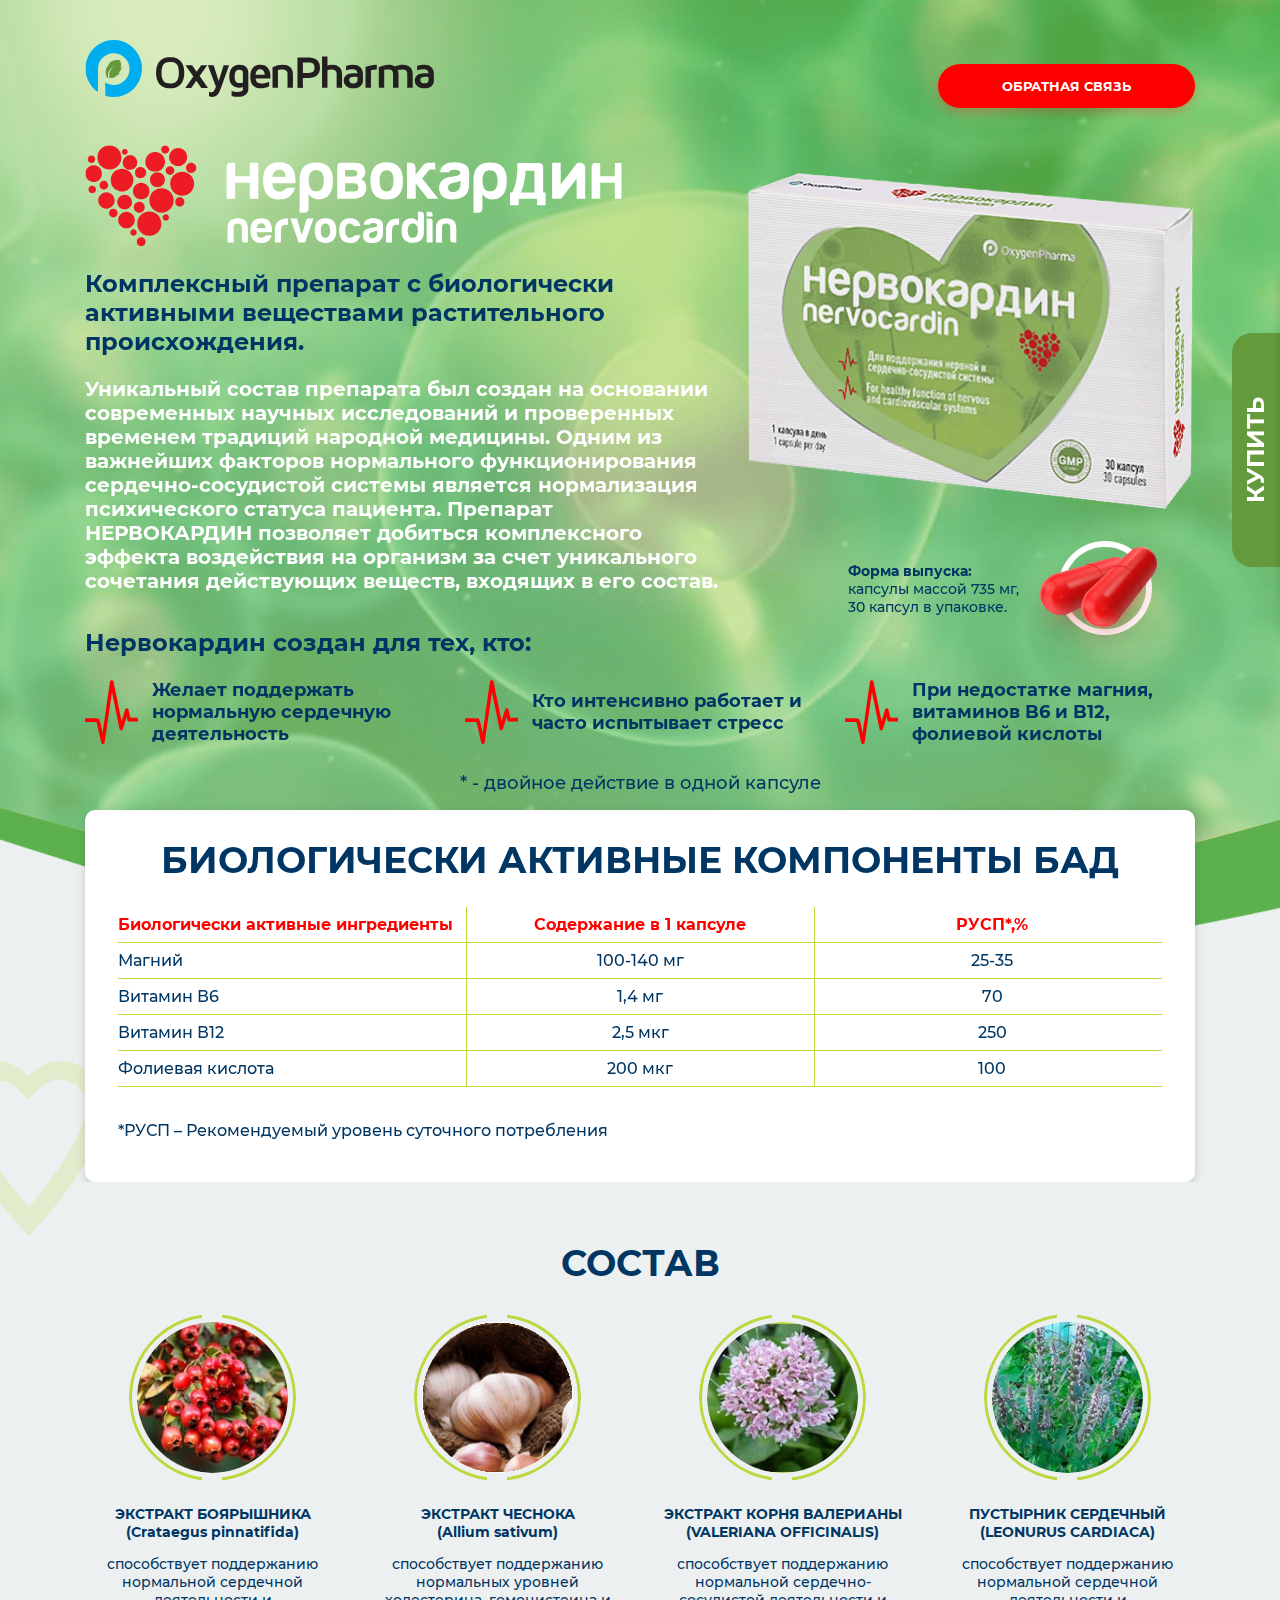
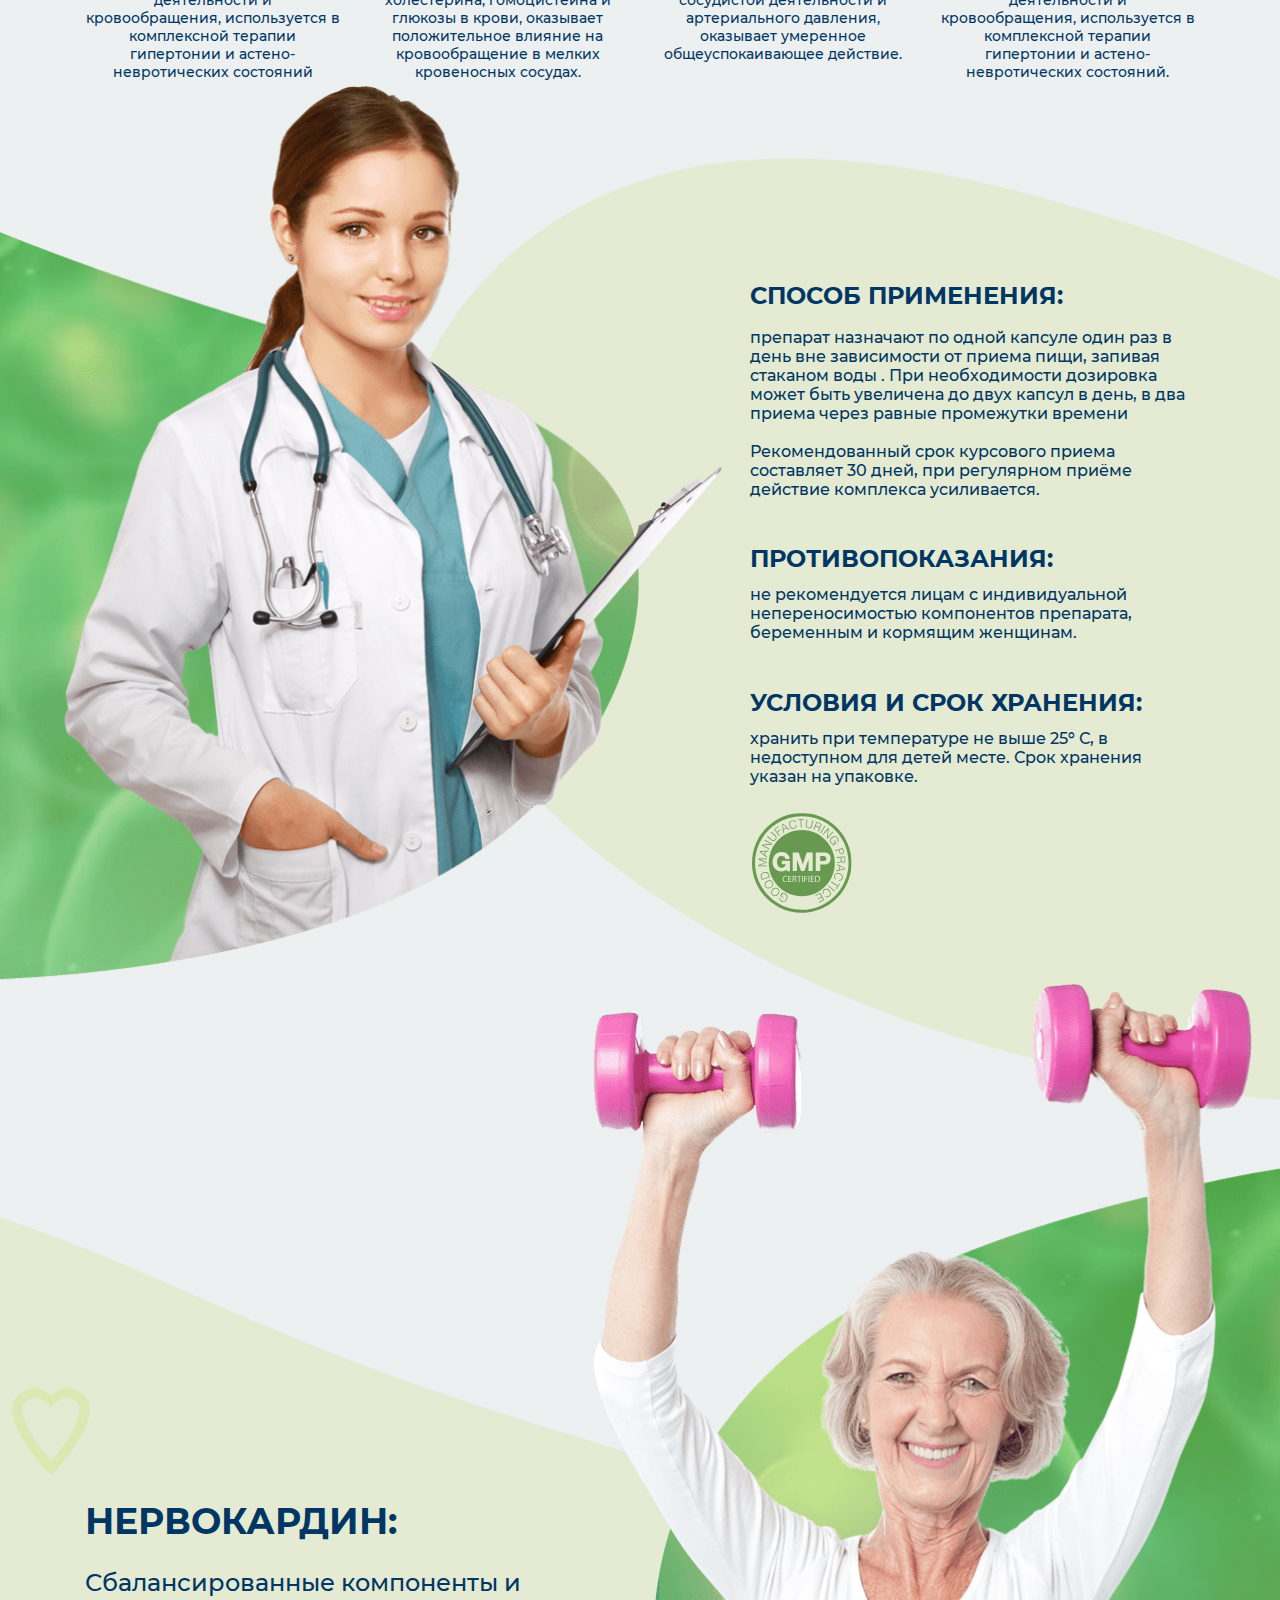
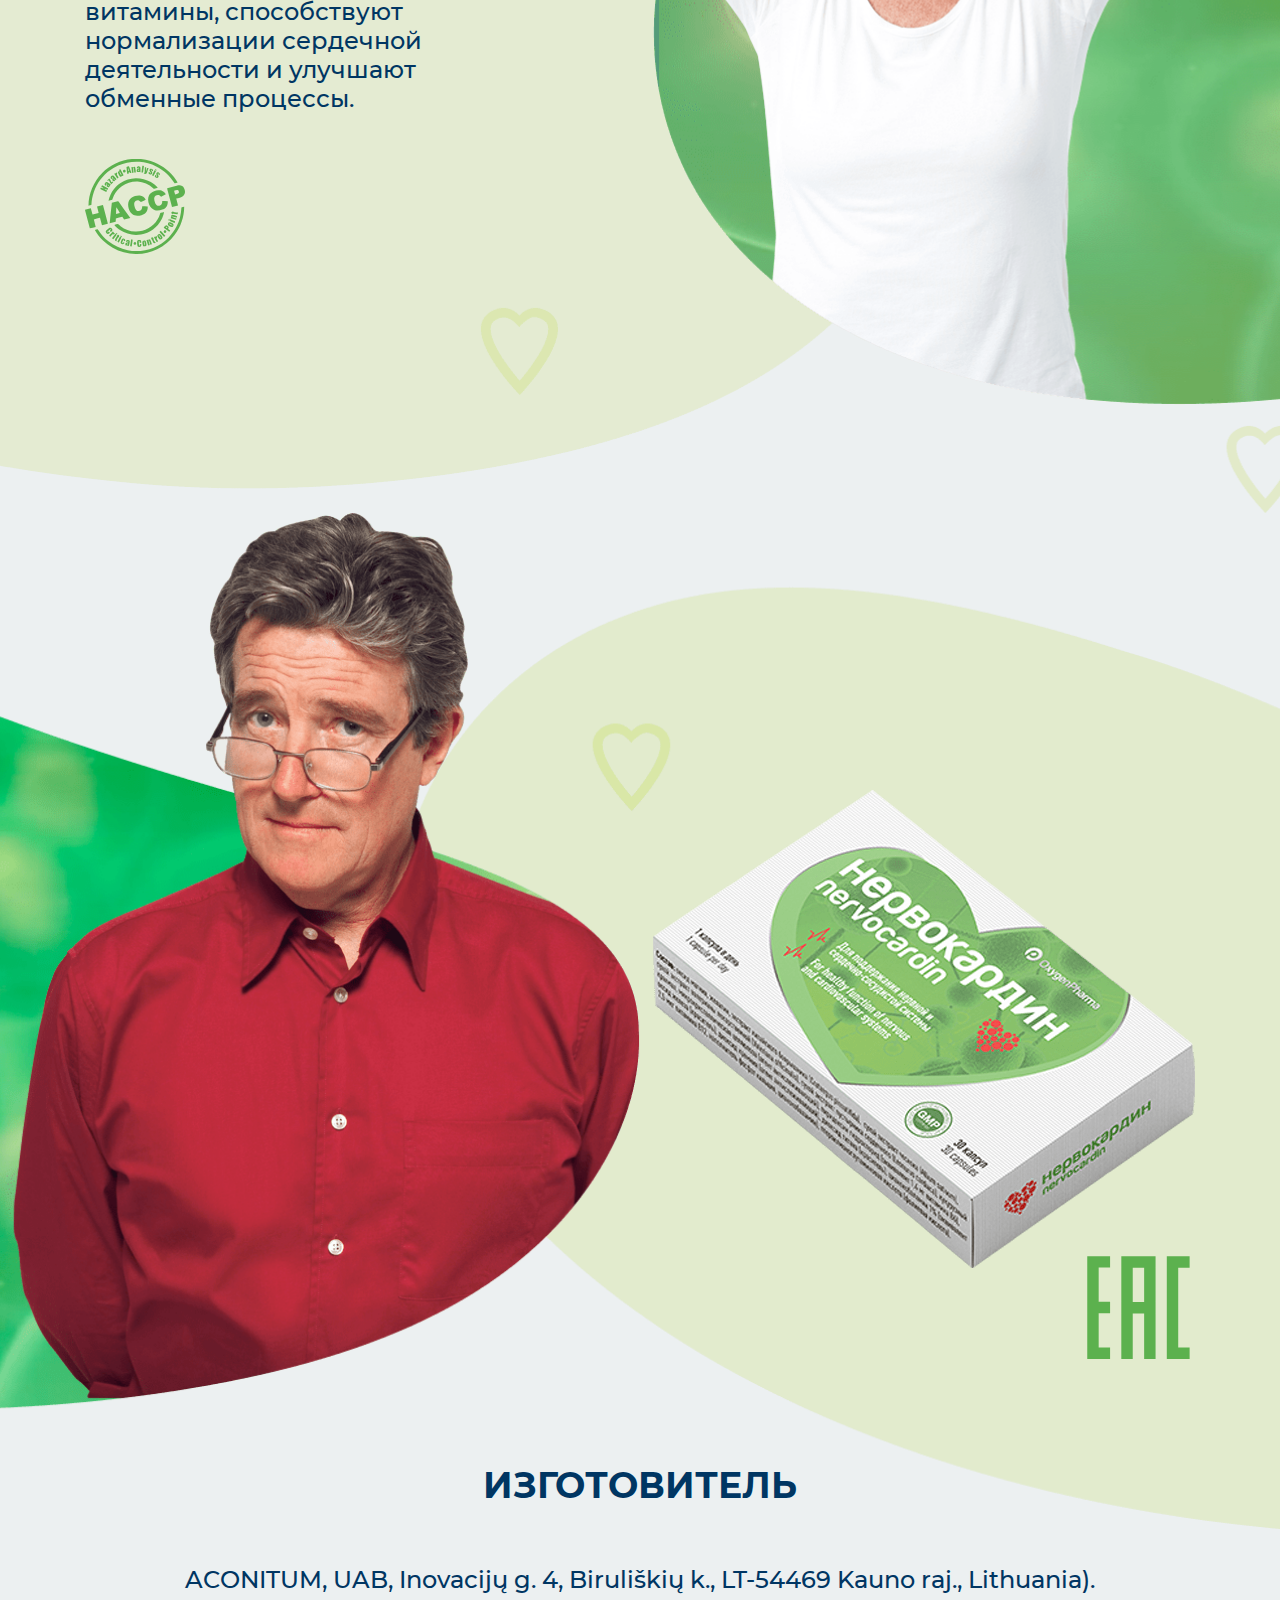
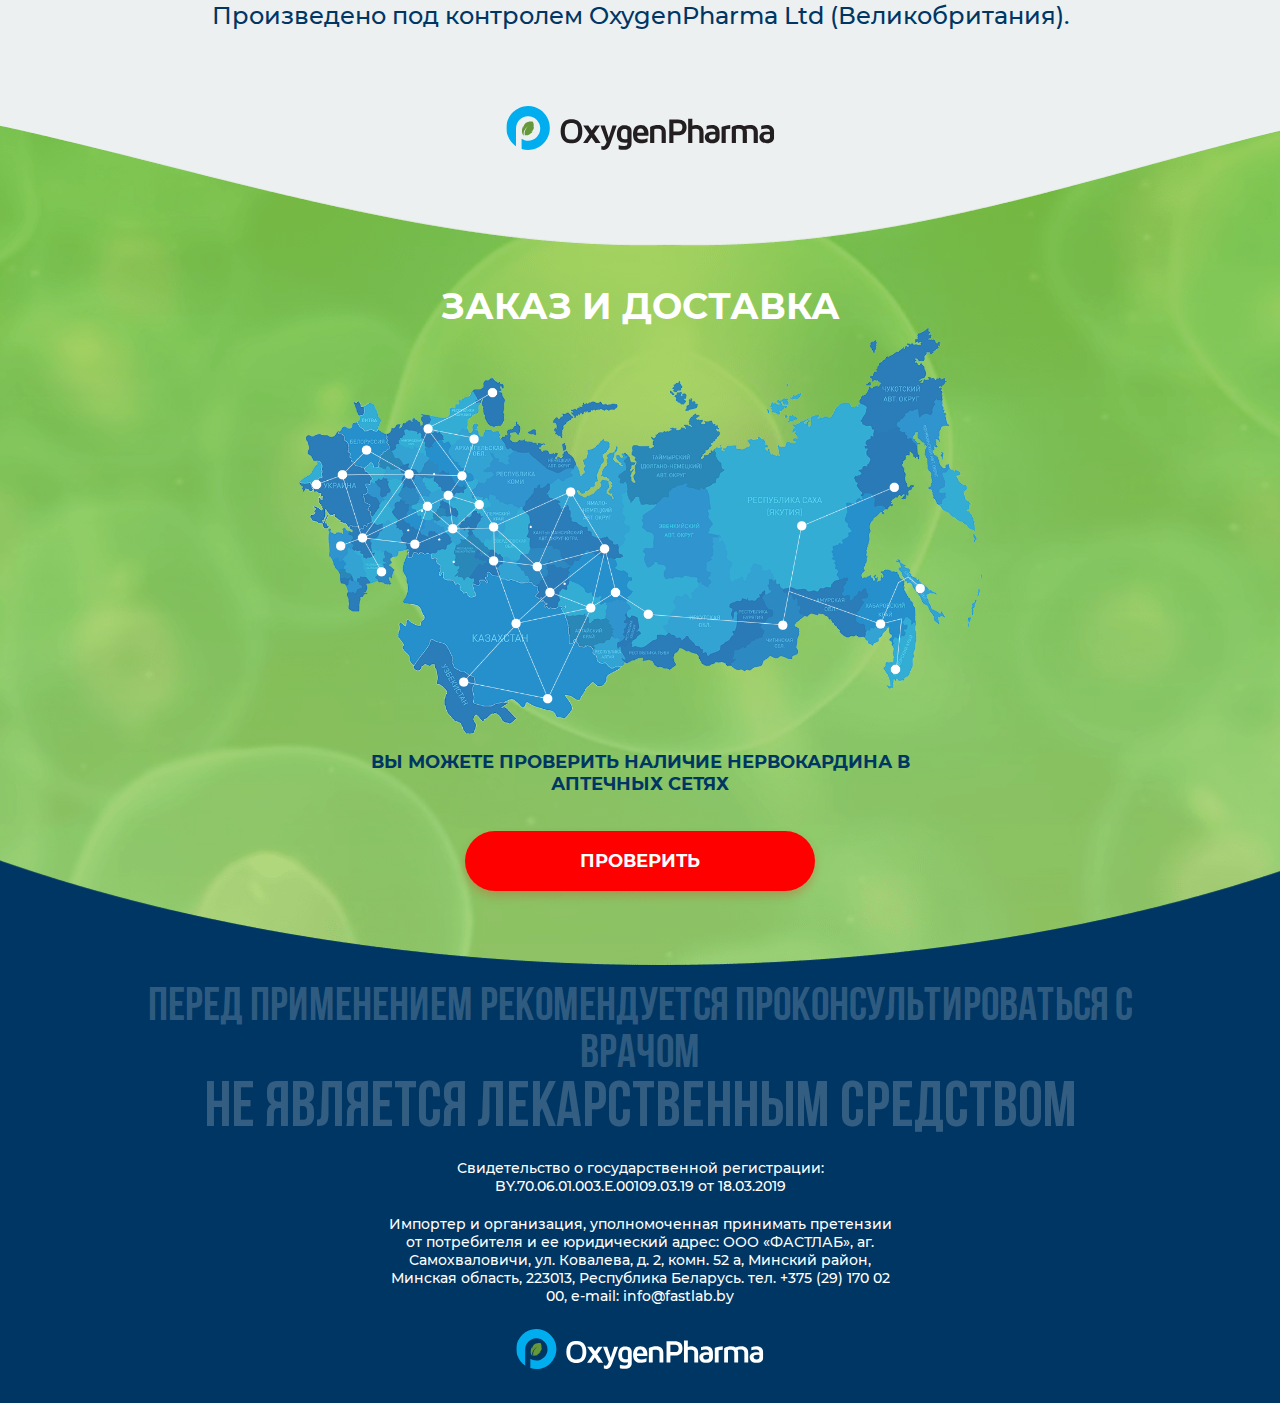
==== commit d09d0bf4: "Доработки после релиза" ====
--- a/index.html
+++ b/index.html
@@ -235,6 +235,14 @@
 			</div>
 		</div>
 	</main>
+	<div class="widget">
+		<a href="#" class="btn btn_green widget__head-btn">купить</a>
+		<div class="widget__body">
+			<a href="//tabletka.by" class="widget__item" target="_blank"><img src="img/seller.jpg" alt=""></a>
+			<a href="//103.by" class="widget__item" target="_blank"><img src="img/seller1.jpg" alt=""></a>
+			<a href="#" class="btn btn_small btn_green widget__btn">список аптечных сетей</a>
+		</div>
+	</div>
 	<footer class="footer">
 		<div class="wrapper">
 			<div class="footer__notation">Перед применением рекомендуется проконсультироваться с врачом <strong>Не является лекарственным средством</strong></div>
--- a/css/style.css
+++ b/css/style.css
@@ -2,16 +2,14 @@
 html {
   -webkit-box-sizing: border-box;
           box-sizing: border-box;
-  background-color: #ecf0f1;
-}
+  background-color: #ecf0f1; }
 
 *, :before, :after {
   -webkit-box-sizing: inherit;
           box-sizing: inherit;
   -webkit-box-flex: 0;
       -ms-flex: 0 1 auto;
-          flex: 0 1 auto;
-}
+          flex: 0 1 auto; }
 
 body {
   margin: 0 auto;
@@ -19,66 +17,54 @@
   position: relative;
   padding: 0;
   font: normal 500 16px/normal Montserrat, sans-serif;
-  color: #003663;
-}
+  color: #003663; }
 
 header, footer {
   -webkit-box-flex: 0;
       -ms-flex: 0 0 auto;
-          flex: 0 0 auto;
-}
+          flex: 0 0 auto; }
 
 main {
   -webkit-box-flex: 1;
       -ms-flex-positive: 1;
-          flex-grow: 1;
-}
+          flex-grow: 1; }
 
 img,
 iframe,
 video {
-  max-width: 100%;
-}
+  max-width: 100%; }
 
 a img {
   /*для IE10 */
-  border: none;
-}
+  border: none; }
 
 p {
-  margin: 0 0 1.2em;
-}
-p:last-child {
-  margin: 0;
-}
+  margin: 0 0 1.2em; }
+  p:last-child {
+    margin: 0; }
 
 *:focus {
-  outline: none;
-}
+  outline: none; }
 
 *:invalid {
   -webkit-box-shadow: none;
-          box-shadow: none;
-}
+          box-shadow: none; }
 
 /*элементы форм */
 input, textarea, button, select {
   font: inherit;
-  color: inherit;
-}
+  color: inherit; }
 
 textarea {
   resize: none;
-  overflow: auto;
-}
+  overflow: auto; }
 
 /*кнопки */
 button,
 [type=submit],
 [type=reset],
 [type=image] {
-  cursor: pointer;
-}
+  cursor: pointer; }
 
 .btn {
   display: inline-block;
@@ -99,57 +85,60 @@
   overflow: hidden;
   text-overflow: ellipsis;
   max-width: 100%;
-  border-radius: 100px;
-}
-.btn_big {
-  font-size: 18px;
-  line-height: 60px;
-  padding: 0 115px;
-}
+  border-radius: 100px; }
+  .btn:active {
+    background-color: #de0000;
+    -webkit-box-shadow: none;
+            box-shadow: none; }
+  .btn_big {
+    font-size: 18px;
+    line-height: 60px;
+    padding: 0 115px; }
+  .btn_small {
+    padding: 0 10px; }
+  .btn_green {
+    background-color: #64993c;
+    -webkit-box-shadow: 0 5px 10px rgba(100, 153, 60, 0.2);
+            box-shadow: 0 5px 10px rgba(100, 153, 60, 0.2); }
+    .btn_green:active {
+      background-color: #3e7812; }
 
 /*заголовки */
 h1, h2, h3, h4, h5, h6 {
-  margin: 0 0 1em;
-}
+  margin: 0 0 1em; }
 
 h1, h2 {
   font-size: 36px;
   font-weight: bold;
   text-transform: uppercase;
   color: #003663;
-  margin: 0 0 0.8em;
-}
+  margin: 0 0 0.8em; }
 
 h3 {
   font-size: 24px;
   font-weight: bold;
   text-transform: uppercase;
-  margin: 0 0 0.75em;
-}
+  margin: 0 0 0.75em; }
 
 /*списки */
 ul, ol {
-  margin: 0 0 1em;
-}
+  margin: 0 0 1em; }
 
 ul {
   list-style: none;
   padding: 0 0 0 33px;
-  line-height: 1.6363636364;
-}
-ul > li {
-  position: relative;
-}
-ul > li:before {
-  content: "";
-  display: inline-block;
-  width: 20px;
-  height: 17px;
-  background: url(../img/icons/heart.svg) no-repeat center/contain;
-  position: absolute;
-  left: -32px;
-  top: calc(.9em - 8.5px);
-}
+  line-height: 1.6363636364; }
+  ul > li {
+    position: relative; }
+    ul > li:before {
+      content: "";
+      display: inline-block;
+      width: 20px;
+      height: 17px;
+      background: url(../img/icons/heart.svg) no-repeat center/contain;
+      position: absolute;
+      left: -32px;
+      top: calc(.9em - 8.5px); }
 
 /*таблицы */
 caption {
@@ -158,8 +147,7 @@
   text-transform: uppercase;
   text-align: center;
   clear: both;
-  padding: 0 0 0.7em;
-}
+  padding: 0 0 0.7em; }
 
 table {
   width: 100%;
@@ -167,39 +155,32 @@
   table-layout: fixed;
   font-weight: 500;
   text-align: center;
-  margin: 0 0 2.1em;
-}
+  margin: 0 0 2.1em; }
 
 td, th {
   border: 1px solid #bed73c;
-  padding: 8px;
-}
-td:first-child, th:first-child {
-  border-left: none;
-  text-align: left;
-  padding-left: 0;
-}
-td:last-child, th:last-child {
-  border-right: none;
-  padding-right: 0;
-}
+  padding: 8px; }
+  td:first-child, th:first-child {
+    border-left: none;
+    text-align: left;
+    padding-left: 0; }
+  td:last-child, th:last-child {
+    border-right: none;
+    padding-right: 0; }
 
 th {
   font-weight: bold;
   text-align: inherit;
-  color: red;
-}
+  color: red; }
 
 thead th {
-  border-top: none;
-}
+  border-top: none; }
 
 /*контейнеры */
 .wrapper {
   max-width: 1140px;
   margin: 0 auto;
-  padding: 0 15px;
-}
+  padding: 0 15px; }
 
 .box {
   display: -webkit-box;
@@ -207,107 +188,87 @@
   display: flex;
   -ms-flex-wrap: wrap;
       flex-wrap: wrap;
-  margin: 0 -15px;
-}
+  margin: 0 -15px; }
 
 /*ШАПКА */
 .logo {
-  display: inline-block;
-}
-.logo img {
-  display: block;
-  width: 100%;
-  height: auto;
-}
+  display: inline-block; }
+  .logo img {
+    display: block;
+    width: 100%;
+    height: auto; }
 
 .header {
   position: absolute;
   top: 40px;
   left: 0;
   width: 100%;
-  z-index: 2;
-}
-.header__wrapper {
-  display: -webkit-box;
-  display: -ms-flexbox;
-  display: flex;
-  -webkit-box-align: end;
-      -ms-flex-align: end;
-          align-items: flex-end;
-  -webkit-box-pack: justify;
-      -ms-flex-pack: justify;
-          justify-content: space-between;
-}
-.header__logo {
-  width: 350px;
-  margin: 0 15px 11px 0;
-}
+  z-index: 2; }
+  .header__wrapper {
+    display: -webkit-box;
+    display: -ms-flexbox;
+    display: flex;
+    -webkit-box-align: end;
+        -ms-flex-align: end;
+            align-items: flex-end;
+    -webkit-box-pack: justify;
+        -ms-flex-pack: justify;
+            justify-content: space-between; }
+  .header__logo {
+    width: 350px;
+    margin: 0 15px 11px 0; }
 
 /*ОСНОВНОЕ СОДЕРЖИМОЕ */
 .top-block {
   background: url(../img/top.png) no-repeat center top;
   padding: 145px 0 0;
-  position: relative;
-}
-.top-block:after {
-  content: url(../img/icons/heart-o.svg);
-  display: inline-block;
-  position: absolute;
-  z-index: -1;
-  bottom: -58px;
-  left: calc(50% - 689px);
-}
-.top-block__slide {
-  overflow: hidden;
-}
-.top-block__slide:not(.slick-slide):nth-child(n+2) {
-  display: none;
-}
-.top-block__logo {
-  display: block;
-  width: 540px;
-  margin: 0 0 23px;
-}
-.top-block__head, .top-block__text {
-  overflow: hidden;
-  width: 640px;
-  font-weight: bold;
-  font-size: 20px;
-  line-height: 1.2;
-}
-.top-block__title {
-  text-transform: none;
-  line-height: normal;
-  margin: 0 0 0.9em;
-}
-.top-block__text {
-  margin: 0 0 35px;
-  color: #fff;
-}
-.top-block__text h4 {
-  font-size: 24px;
-  line-height: 1.5;
-  margin: 0;
-}
-.top-block__text ul {
-  font-size: 22px;
-  margin: 0 0 3em;
-}
-.top-block__sidebar {
-  width: 453px;
-  float: right;
-  margin: 11px 0 0 15px;
-}
-.top-block__sidebar_small {
-  width: 365px;
-  margin-top: 34px;
-}
-.top-block__img {
-  display: block;
-}
-.top-block__img:not(:last-child) {
-  margin: 0 0 23px;
-}
+  position: relative; }
+  .top-block:after {
+    content: url(../img/icons/heart-o.svg);
+    display: inline-block;
+    position: absolute;
+    z-index: -1;
+    bottom: -58px;
+    left: calc(50% - 689px); }
+  .top-block__slide {
+    overflow: hidden; }
+    .top-block__slide:not(.slick-slide):nth-child(n+2) {
+      display: none; }
+  .top-block__logo {
+    display: block;
+    width: 540px;
+    margin: 0 0 23px; }
+  .top-block__head, .top-block__text {
+    overflow: hidden;
+    width: 640px;
+    font-weight: bold;
+    font-size: 20px;
+    line-height: 1.2; }
+  .top-block__title {
+    text-transform: none;
+    line-height: normal;
+    margin: 0 0 0.9em; }
+  .top-block__text {
+    margin: 0 0 35px;
+    color: #fff; }
+    .top-block__text h4 {
+      font-size: 24px;
+      line-height: 1.5;
+      margin: 0; }
+    .top-block__text ul {
+      font-size: 22px;
+      margin: 0 0 3em; }
+  .top-block__sidebar {
+    width: 453px;
+    float: right;
+    margin: 11px 0 0 15px; }
+    .top-block__sidebar_small {
+      width: 365px;
+      margin-top: 34px; }
+  .top-block__img {
+    display: block; }
+    .top-block__img:not(:last-child) {
+      margin: 0 0 23px; }
 
 .pills {
   display: -webkit-box;
@@ -319,95 +280,81 @@
   width: 338px;
   max-width: 100%;
   margin: 0 9px 0 auto;
-  font-size: 14px;
-}
-.pills__img {
-  width: 165px;
-  -webkit-box-flex: 0;
-      -ms-flex: 0 0 auto;
-          flex: 0 0 auto;
-}
-.pills__text {
-  width: calc(100% - 165px);
-  -webkit-box-flex: 1;
-      -ms-flex: 1 1 auto;
-          flex: 1 1 auto;
-  margin: 30px 0 0;
-}
-.pills__title {
-  font-size: inherit;
-  margin: 0;
-}
+  font-size: 14px; }
+  .pills__img {
+    width: 165px;
+    -webkit-box-flex: 0;
+        -ms-flex: 0 0 auto;
+            flex: 0 0 auto; }
+  .pills__text {
+    width: calc(100% - 165px);
+    -webkit-box-flex: 1;
+        -ms-flex: 1 1 auto;
+            flex: 1 1 auto;
+    margin: 30px 0 0; }
+  .pills__title {
+    font-size: inherit;
+    margin: 0; }
 
 .indications {
   float: left;
-  margin: 0 0 1em;
-}
-.indications_full {
-  float: none;
-}
-.indications__title {
-  text-transform: none;
-  margin: 0 0 0.9em;
-}
-.indications__list {
-  list-style: none;
-  margin: 0;
-  padding: 0;
-  line-height: inherit;
-  display: -webkit-box;
-  display: -ms-flexbox;
-  display: flex;
-  -ms-flex-wrap: wrap;
-      flex-wrap: wrap;
-  margin: 0 -15px;
-  font-size: 18px;
-  font-weight: bold;
-}
-.indications__list > li {
-  margin: 0;
-}
-.indications__list > li:before {
-  display: none;
-  position: static;
-  left: auto;
-  top: auto;
-  width: auto;
-  height: auto;
-  background: none;
-}
-.indications__list > li {
-  display: -webkit-box;
-  display: -ms-flexbox;
-  display: flex;
-  -webkit-box-align: center;
-      -ms-flex-align: center;
-          align-items: center;
-  width: 350px;
-  margin: 0 15px 27px;
-}
-.indications__list > li:before {
-  content: "";
-  display: block;
-  width: 53px;
-  height: 64px;
-  background: url(../img/icons/cardiogram.svg) no-repeat center/contain;
-  margin: 0 14px 0 0;
-  -webkit-box-flex: 0;
-      -ms-flex: 0 0 auto;
-          flex: 0 0 auto;
-}
-.indications__list > li > span {
-  display: inline-block;
-  width: calc(100% - 67px);
-  -webkit-box-flex: 1;
-      -ms-flex: 1 1 auto;
-          flex: 1 1 auto;
-}
-.indications__footer {
-  font-size: 18px;
-  text-align: center;
-}
+  margin: 0 0 1em; }
+  .indications_full {
+    float: none; }
+  .indications__title {
+    text-transform: none;
+    margin: 0 0 0.9em; }
+  .indications__list {
+    list-style: none;
+    margin: 0;
+    padding: 0;
+    line-height: inherit;
+    display: -webkit-box;
+    display: -ms-flexbox;
+    display: flex;
+    -ms-flex-wrap: wrap;
+        flex-wrap: wrap;
+    margin: 0 -15px;
+    font-size: 18px;
+    font-weight: bold; }
+    .indications__list > li {
+      margin: 0; }
+      .indications__list > li:before {
+        display: none;
+        position: static;
+        left: auto;
+        top: auto;
+        width: auto;
+        height: auto;
+        background: none; }
+    .indications__list > li {
+      display: -webkit-box;
+      display: -ms-flexbox;
+      display: flex;
+      -webkit-box-align: center;
+          -ms-flex-align: center;
+              align-items: center;
+      width: 350px;
+      margin: 0 15px 27px; }
+      .indications__list > li:before {
+        content: "";
+        display: block;
+        width: 53px;
+        height: 64px;
+        background: url(../img/icons/cardiogram.svg) no-repeat center/contain;
+        margin: 0 14px 0 0;
+        -webkit-box-flex: 0;
+            -ms-flex: 0 0 auto;
+                flex: 0 0 auto; }
+      .indications__list > li > span {
+        display: inline-block;
+        width: calc(100% - 67px);
+        -webkit-box-flex: 1;
+            -ms-flex: 1 1 auto;
+                flex: 1 1 auto; }
+  .indications__footer {
+    font-size: 18px;
+    text-align: center; }
 
 .chars {
   position: relative;
@@ -416,176 +363,148 @@
   padding: 28px 33px 42px;
   -webkit-box-shadow: 0 3px 10px rgba(0, 0, 0, 0.15);
           box-shadow: 0 3px 10px rgba(0, 0, 0, 0.15);
-  background-color: #fff;
-}
+  background-color: #fff; }
 
 .card {
   width: 255px;
   margin: 0 15px 30px;
   font-size: 14px;
-  text-align: center;
-}
-.card__pic {
-  width: 167px;
-  height: 167px;
-  margin: 0 auto 24px;
-  position: relative;
-  border-radius: 50%;
-  padding: 8px;
-  background-color: #ecf0f1;
-}
-.card__pic:before {
-  content: "";
-  display: block;
-  position: absolute;
-  top: 0;
-  left: 0;
-  width: 100%;
-  height: 100%;
-  border-radius: inherit;
-  border: 3px solid #bed73c;
-  -webkit-mask: linear-gradient(to right, black calc(50% - 10px), transparent calc(50% - 10px), transparent calc(50% + 10px), black calc(50% + 10px));
-          mask: linear-gradient(to right, black calc(50% - 10px), transparent calc(50% - 10px), transparent calc(50% + 10px), black calc(50% + 10px));
-}
-.card__pic img {
-  display: block;
-  width: 100%;
-  height: 100%;
-  border-radius: inherit;
-  -o-object-fit: cover;
-     object-fit: cover;
-  -o-object-position: center;
-     object-position: center;
-}
-.card__title {
-  font-size: inherit;
-  text-transform: none;
-  margin: 0 0 1em;
-}
+  text-align: center; }
+  .card__pic {
+    width: 167px;
+    height: 167px;
+    margin: 0 auto 24px;
+    position: relative;
+    border-radius: 50%;
+    padding: 8px;
+    background-color: #ecf0f1; }
+    .card__pic:before {
+      content: "";
+      display: block;
+      position: absolute;
+      top: 0;
+      left: 0;
+      width: 100%;
+      height: 100%;
+      border-radius: inherit;
+      border: 3px solid #bed73c;
+      -webkit-mask: linear-gradient(to right, black calc(50% - 10px), transparent calc(50% - 10px), transparent calc(50% + 10px), black calc(50% + 10px));
+              mask: linear-gradient(to right, black calc(50% - 10px), transparent calc(50% - 10px), transparent calc(50% + 10px), black calc(50% + 10px)); }
+    .card__pic img {
+      display: block;
+      width: 100%;
+      height: 100%;
+      border-radius: inherit;
+      -o-object-fit: cover;
+         object-fit: cover;
+      -o-object-position: center;
+         object-position: center; }
+  .card__title {
+    font-size: inherit;
+    text-transform: none;
+    margin: 0 0 1em; }
 
 .composition {
   padding: 59px 0 0;
-  position: relative;
-}
-.composition:before, .composition:after {
-  content: "";
-  display: block;
-  position: absolute;
-  width: 280px;
-  height: 400px;
-  z-index: -1;
-}
-.composition:before {
-  background: url(../img/icons/circle-green.svg);
-  left: calc(50% + 488px);
-  top: -123px;
-}
-.composition:after {
-  background: url(../img/icons/circle-white.svg);
-  bottom: -201px;
-  left: calc(50% - 722px);
-}
-.composition__title {
-  text-align: center;
-}
+  position: relative; }
+  .composition:before, .composition:after {
+    content: "";
+    display: block;
+    position: absolute;
+    width: 280px;
+    height: 400px;
+    z-index: -1; }
+  .composition:before {
+    background: url(../img/icons/circle-green.svg);
+    left: calc(50% + 488px);
+    top: -123px; }
+  .composition:after {
+    background: url(../img/icons/circle-white.svg);
+    bottom: -201px;
+    left: calc(50% - 722px); }
+  .composition__title {
+    text-align: center; }
 
 .instructions {
   background: url(../img/doc.png) no-repeat center/auto 100%;
   padding: 195px 0 320px;
   margin: -25px 0 0;
-  position: relative;
-}
-.instructions:before, .instructions:after {
-  content: "";
-  display: block;
-  width: 280px;
-  height: 400px;
-  position: absolute;
-  z-index: -1;
-  background: url(../img/icons/circle-white.svg);
-}
-.instructions:before {
-  top: 432px;
-  left: calc(50% + 351px);
-}
-.instructions:after {
-  top: calc(100% - 171px);
-  left: calc(50% - 313px);
-}
-.instructions__text {
-  max-width: 445px;
-  margin: 0 0 0 auto;
-  position: relative;
-}
-.instructions__text h3:not(:first-child) {
-  margin: 1.9em 0 0.5em;
-}
-.instructions__text img {
-  width: 100px;
-  position: absolute;
-  top: calc(100% + 27px);
-  left: 2px;
-}
+  position: relative; }
+  .instructions:before, .instructions:after {
+    content: "";
+    display: block;
+    width: 280px;
+    height: 400px;
+    position: absolute;
+    z-index: -1;
+    background: url(../img/icons/circle-white.svg); }
+  .instructions:before {
+    top: 432px;
+    left: calc(50% + 351px); }
+  .instructions:after {
+    top: calc(100% - 171px);
+    left: calc(50% - 313px); }
+  .instructions__text {
+    max-width: 445px;
+    margin: 0 0 0 auto;
+    position: relative; }
+    .instructions__text h3:not(:first-child) {
+      margin: 1.9em 0 0.5em; }
+    .instructions__text img {
+      width: 100px;
+      position: absolute;
+      top: calc(100% + 27px);
+      left: 2px; }
 
 .description {
   margin: -122px 0 0;
   background: url(../img/old-woman.png) no-repeat center/auto 100%;
   padding: 515px 0 253px;
-  position: relative;
-}
-.description:after {
-  content: "";
-  display: block;
-  width: 280px;
-  height: 400px;
-  position: absolute;
-  background: url(../img/icons/circle-white.svg);
-  left: calc(50% - 605px);
-  bottom: -183px;
-}
-.description__text {
-  max-width: 460px;
-  font-size: 24px;
-  font-weight: 500;
-}
-.description__text img {
-  width: 100px;
-  margin: 0.7em 0 0;
-}
-.description__title {
-  margin: 0 0 0.7em;
-}
+  position: relative; }
+  .description:after {
+    content: "";
+    display: block;
+    width: 280px;
+    height: 400px;
+    position: absolute;
+    background: url(../img/icons/circle-white.svg);
+    left: calc(50% - 605px);
+    bottom: -183px; }
+  .description__text {
+    max-width: 460px;
+    font-size: 24px;
+    font-weight: 500; }
+    .description__text img {
+      width: 100px;
+      margin: 0.7em 0 0; }
+  .description__title {
+    margin: 0 0 0.7em; }
 
 .eac {
   padding: 277px 0 267px;
   background: url(../img/old-man.png) no-repeat center/auto 100%;
-  position: relative;
-}
-.eac:before {
-  content: "";
-  display: block;
-  position: absolute;
-  background: url(../img/icons/circle-white.svg);
-  width: 280px;
-  height: 550px;
-  bottom: 8px;
-  left: calc(50% + 355px);
-}
-.eac__content {
-  max-width: 542px;
-  position: relative;
-  margin: 0 0 0 auto;
-}
-.eac__img {
-  display: block;
-  position: relative;
-}
-.eac__logo {
-  position: absolute;
-  top: calc(100% - 12px);
-  right: 5px;
-  width: 103px;
-}
+  position: relative; }
+  .eac:before {
+    content: "";
+    display: block;
+    position: absolute;
+    background: url(../img/icons/circle-white.svg);
+    width: 280px;
+    height: 550px;
+    bottom: 8px;
+    left: calc(50% + 355px); }
+  .eac__content {
+    max-width: 542px;
+    position: relative;
+    margin: 0 0 0 auto; }
+  .eac__img {
+    display: block;
+    position: relative; }
+  .eac__logo {
+    position: absolute;
+    top: calc(100% - 12px);
+    right: 5px;
+    width: 103px; }
 
 .manufacturer {
   margin: -77px 0 0;
@@ -593,57 +512,106 @@
   font-size: 24px;
   line-height: 1.5;
   font-weight: 500;
-  position: relative;
-}
-.manufacturer:before, .manufacturer:after {
-  content: "";
-  display: block;
-  width: 280px;
-  height: 280px;
-  position: absolute;
-}
-.manufacturer:before {
-  background: url(../img/icons/circle-white.svg);
-  top: -143px;
-  left: calc(50% - 607px);
-  opacity: 0.42;
-  z-index: -1;
-}
-.manufacturer:after {
-  background: url(../img/icons/circle-green.svg);
-  top: 81px;
-  left: calc(50% + 356px);
-}
-.manufacturer__title {
-  margin: 0 0 1.4em;
-}
-.manufacturer__logo {
-  width: 269px;
-  margin: 1.8em 0 0;
-}
+  position: relative; }
+  .manufacturer:before, .manufacturer:after {
+    content: "";
+    display: block;
+    width: 280px;
+    height: 280px;
+    position: absolute; }
+  .manufacturer:before {
+    background: url(../img/icons/circle-white.svg);
+    top: -143px;
+    left: calc(50% - 607px);
+    opacity: 0.42;
+    z-index: -1; }
+  .manufacturer:after {
+    background: url(../img/icons/circle-green.svg);
+    top: 81px;
+    left: calc(50% + 356px); }
+  .manufacturer__title {
+    margin: 0 0 1.4em; }
+  .manufacturer__logo {
+    width: 269px;
+    margin: 1.8em 0 0; }
 
 .logistics {
   padding: 185px 0 70px;
   margin: -61px 0 0;
   background: url(../img/bottom.png) no-repeat center/auto 100%, -webkit-gradient(linear, left top, left bottom, color-stop(50%, transparent), color-stop(50%, #003663));
   background: url(../img/bottom.png) no-repeat center/auto 100%, linear-gradient(to bottom, transparent 50%, #003663 50%);
-  text-align: center;
-}
-.logistics__title {
-  color: #fff;
-  margin: 0;
-}
-.logistics__map {
-  width: 683px;
-  margin: 0 auto 13px;
-}
-.logistics__text {
-  font-size: 18px;
-  font-weight: bold;
-  text-transform: uppercase;
-  max-width: 540px;
-  margin: 0 auto 2em;
-}
+  text-align: center; }
+  .logistics__title {
+    color: #fff;
+    margin: 0; }
+  .logistics__map {
+    width: 683px;
+    margin: 0 auto 13px; }
+  .logistics__text {
+    font-size: 18px;
+    font-weight: bold;
+    text-transform: uppercase;
+    max-width: 540px;
+    margin: 0 auto 2em; }
+
+.widget {
+  position: fixed;
+  z-index: 3;
+  right: -247px;
+  top: 50%;
+  -webkit-transform: translateY(-50%);
+          transform: translateY(-50%);
+  -webkit-transition: all 0.3s ease-in;
+  transition: all 0.3s ease-in; }
+  .widget.active {
+    right: 0; }
+  .widget__head-btn {
+    border-radius: 20px 20px 0 0;
+    line-height: 48px;
+    font-size: 24px;
+    -webkit-box-shadow: none;
+            box-shadow: none;
+    -webkit-transform-origin: center bottom;
+            transform-origin: center bottom;
+    position: absolute;
+    bottom: 50%;
+    right: 100%;
+    -webkit-transform: translateX(50%) rotate(-90deg);
+            transform: translateX(50%) rotate(-90deg); }
+  .widget__body {
+    width: 247px;
+    min-height: 368px;
+    border: 1px solid #63973b;
+    border-radius: 10px 0 0 10px;
+    border-right: none;
+    background-color: #fff;
+    -webkit-box-shadow: 0 5px 10px rgba(0, 0, 0, 0.15);
+            box-shadow: 0 5px 10px rgba(0, 0, 0, 0.15);
+    padding: 45px 10px 72px;
+    display: -webkit-box;
+    display: -ms-flexbox;
+    display: flex;
+    -webkit-box-orient: vertical;
+    -webkit-box-direction: normal;
+        -ms-flex-direction: column;
+            flex-direction: column;
+    -webkit-box-pack: center;
+        -ms-flex-pack: center;
+            justify-content: center;
+    -webkit-box-align: start;
+        -ms-flex-align: start;
+            align-items: flex-start;
+    position: relative; }
+  .widget__item {
+    display: block;
+    width: 100%;
+    margin: 23px 0; }
+  .widget__btn {
+    display: block;
+    position: absolute;
+    bottom: 28px;
+    left: 10px;
+    width: calc(100% - 20px); }
 
 /*ПОДВАЛ */
 .footer {
@@ -652,35 +620,40 @@
   color: #fff;
   font-size: 14px;
   font-weight: 500;
-  text-align: center;
-}
-.footer__notation {
-  color: rgba(255, 255, 255, 0.2);
-  font-weight: bold;
-  text-transform: uppercase;
-  font-family: "Bebas Neue", sans-serif;
-  font-size: 46.8px;
-  margin: 0 0 0.36em;
-}
-.footer__notation strong {
-  display: block;
-  font-size: 1.3419816596em;
-}
-.footer__text {
-  max-width: 520px;
-  margin: 0 auto 1.7em;
-}
-.footer__text p {
-  margin: 0 0 1.4em;
-}
-.footer__text p:last-child {
-  margin: 0;
-}
-.footer__logo {
-  width: 248px;
-}
+  text-align: center; }
+  .footer__notation {
+    color: rgba(255, 255, 255, 0.2);
+    font-weight: bold;
+    text-transform: uppercase;
+    font-family: "Bebas Neue", sans-serif;
+    font-size: 46.8px;
+    margin: 0 0 0.36em; }
+    .footer__notation strong {
+      display: block;
+      font-size: 1.3419816596em; }
+  .footer__text {
+    max-width: 520px;
+    margin: 0 auto 1.7em; }
+    .footer__text p {
+      margin: 0 0 1.4em; }
+      .footer__text p:last-child {
+        margin: 0; }
+  .footer__logo {
+    width: 248px; }
 
 /*АДАПТИВ */
+@media(min-width: 992px) {
+  .btn {
+    -webkit-transition: all 0.2s ease-out;
+    transition: all 0.2s ease-out; }
+    .btn:hover {
+      background-color: #ff4616; }
+    .btn:active {
+      background-color: #de0000; }
+    .btn_green:hover {
+      background-color: #71c035; }
+    .btn_green:active {
+      background-color: #3e7812; } }
 @media(max-width: 1559px) {
   .chars:before, .chars:after,
   .composition:before,
@@ -693,402 +666,309 @@
   .eac:after,
   .manufacturer:before,
   .manufacturer:after {
-    display: none;
-  }
-}
+    display: none; } }
 @media(max-width:1139px) {
   .wrapper {
-    max-width: 992px;
-  }
+    max-width: 992px; }
 
   .top-block {
-    background-size: auto 1130px;
-  }
-  .top-block__wrapper {
-    display: -webkit-box;
-    display: -ms-flexbox;
-    display: flex;
-    -webkit-box-orient: vertical;
-    -webkit-box-direction: normal;
-        -ms-flex-direction: column;
-            flex-direction: column;
-    height: 100%;
-  }
-  .top-block__head, .top-block__text {
-    width: auto;
-    float: none;
-    overflow: visible;
-  }
-  .top-block__head {
-    -webkit-box-ordinal-group: 0;
-        -ms-flex-order: -1;
-            order: -1;
-  }
-  .top-block__text {
-    margin: 0;
-    color: inherit;
-    -webkit-box-ordinal-group: 4;
-        -ms-flex-order: 3;
-            order: 3;
-  }
-  .top-block__text ul {
-    margin: 0 0 1em;
-  }
-  .top-block__sidebar {
-    width: auto;
-    float: none;
-    margin: 0;
-  }
-  .top-block__sidebar_small {
-    -webkit-box-ordinal-group: 2;
-        -ms-flex-order: 1;
-            order: 1;
-    margin: auto 0 0;
-  }
-  .top-block__img {
-    margin: 0 auto;
-    max-width: 273px;
-    max-height: 432px;
-  }
-  .top-block__img:not(:last-child) {
-    margin: 0 auto;
-  }
+    background-size: auto 1130px; }
+    .top-block__wrapper {
+      display: -webkit-box;
+      display: -ms-flexbox;
+      display: flex;
+      -webkit-box-orient: vertical;
+      -webkit-box-direction: normal;
+          -ms-flex-direction: column;
+              flex-direction: column;
+      height: 100%; }
+    .top-block__head, .top-block__text {
+      width: auto;
+      float: none;
+      overflow: visible; }
+    .top-block__head {
+      -webkit-box-ordinal-group: 0;
+          -ms-flex-order: -1;
+              order: -1; }
+    .top-block__text {
+      margin: 0;
+      color: inherit;
+      -webkit-box-ordinal-group: 4;
+          -ms-flex-order: 3;
+              order: 3; }
+      .top-block__text ul {
+        margin: 0 0 1em; }
+    .top-block__sidebar {
+      width: auto;
+      float: none;
+      margin: 0; }
+      .top-block__sidebar_small {
+        -webkit-box-ordinal-group: 2;
+            -ms-flex-order: 1;
+                order: 1;
+        margin: auto 0 0; }
+    .top-block__img {
+      margin: 0 auto;
+      max-width: 273px;
+      max-height: 432px; }
+      .top-block__img:not(:last-child) {
+        margin: 0 auto; }
 
   .pills {
-    margin: 0 auto;
-  }
+    margin: 0 auto; }
 
   .chars {
     -webkit-box-ordinal-group: 3;
         -ms-flex-order: 2;
             order: 2;
-    margin: 0 0 30px;
-  }
+    margin: 0 0 30px; }
 
   .composition__box {
     margin: 0 auto;
     max-width: 620px;
     -webkit-box-pack: center;
         -ms-flex-pack: center;
-            justify-content: center;
-  }
+            justify-content: center; }
 
   .footer__notation {
-    font-size: 40px;
-  }
-}
+    font-size: 40px; } }
 @media(max-width:991px) {
   .instructions {
     padding: 63vw 0 45px;
     background-position: left top;
-    background-size: 130% auto;
-  }
-  .instructions__text {
-    max-width: 100%;
-  }
-  .instructions__text h3 {
-    text-align: center;
-  }
-  .instructions__text img {
-    position: static;
-    display: block;
-    margin: 1em auto;
-  }
+    background-size: 130% auto; }
+    .instructions__text {
+      max-width: 100%; }
+      .instructions__text h3 {
+        text-align: center; }
+      .instructions__text img {
+        position: static;
+        display: block;
+        margin: 1em auto; }
 
   .description {
     margin: 0;
     padding: 81vw 0 40px;
     background-position: right top;
-    background-size: 140% auto;
-  }
-  .description__title {
-    text-align: center;
-  }
-  .description__text {
-    max-width: 100%;
-  }
-  .description__text img {
-    display: block;
-    margin: 0.7em auto 0;
-  }
+    background-size: 140% auto; }
+    .description__title {
+      text-align: center; }
+    .description__text {
+      max-width: 100%; }
+      .description__text img {
+        display: block;
+        margin: 0.7em auto 0; }
 
   .eac {
     background-size: 130% auto;
     background-position: left top;
-    padding: 55vw 0 20px;
-  }
-  .eac__content {
-    max-width: 100%;
-  }
-  .eac__img {
-    max-height: 252px;
-    margin: 0 auto 20px;
-  }
-  .eac__logo {
-    position: static;
-    display: block;
-    margin: 0 auto;
-  }
+    padding: 55vw 0 20px; }
+    .eac__content {
+      max-width: 100%; }
+    .eac__img {
+      max-height: 252px;
+      margin: 0 auto 20px; }
+    .eac__logo {
+      position: static;
+      display: block;
+      margin: 0 auto; }
 
   .manufacturer {
     margin: 0;
-    padding: 20px 0;
-  }
-}
+    padding: 20px 0; } }
 @media(max-width:767px) {
   html {
-    background: none;
-  }
+    background: none; }
 
   .wrapper {
-    overflow: hidden;
-  }
+    overflow: hidden; }
 
   body {
-    font-size: 14px;
-  }
+    font-size: 14px; }
 
   h1, h2 {
-    font-size: 24px;
-  }
+    font-size: 24px; }
 
   h3 {
-    font-size: 18px;
-  }
+    font-size: 18px; }
 
   table {
     text-align: inherit;
     line-height: 1.7142857143;
-    margin: 0 0 1.5em;
-  }
+    margin: 0 0 1.5em; }
 
   caption {
     display: block;
     font-size: 24px;
     text-align: inherit;
     padding: 0 0 0.4em;
-    line-height: normal;
-  }
+    line-height: normal; }
 
   table,
   thead,
   tbody,
   tr {
-    display: block;
-  }
+    display: block; }
 
   td, th {
     display: inline;
     border: none;
-    padding: 0;
-  }
-  td:not(:last-child):after, th:not(:last-child):after {
-    content: " / ";
-  }
+    padding: 0; }
+    td:not(:last-child):after, th:not(:last-child):after {
+      content: " / "; }
 
   .btn_big {
     font-size: 13.2px;
     line-height: 44px;
-    padding: 0 64px;
-  }
+    padding: 0 64px; }
 
   .header {
     top: 31px;
-    text-align: center;
-  }
-  .header__wrapper {
-    display: block;
-  }
-  .header__logo {
-    display: block;
-    width: 248px;
-    margin: 0 auto 30px;
-  }
-  .header__btn {
-    vertical-align: top;
-    background-color: #ffd34e;
-    -webkit-box-shadow: 0 5px 10px rgba(255, 211, 78, 0.2);
-            box-shadow: 0 5px 10px rgba(255, 211, 78, 0.2);
-  }
+    text-align: center; }
+    .header__wrapper {
+      display: block; }
+    .header__logo {
+      display: block;
+      width: 248px;
+      margin: 0 auto 30px; }
+    .header__btn {
+      vertical-align: top;
+      background-color: #ffd34e;
+      -webkit-box-shadow: 0 5px 10px rgba(255, 211, 78, 0.2);
+              box-shadow: 0 5px 10px rgba(255, 211, 78, 0.2); }
 
   .top-block {
-    padding: 173px 0 0;
-  }
-  .top-block__logo {
-    margin: 0 0 21px;
-  }
-  .top-block__title {
-    margin: 0 0 0.5em;
-  }
-  .top-block__text {
-    font-size: 14px;
-    line-height: 1.7142857143;
-    font-weight: inherit;
-  }
-  .top-block__text h4 {
-    font-size: 16px;
-  }
-  .top-block__text ul {
-    font-size: 16px;
-    font-weight: bold;
-  }
+    padding: 173px 0 0; }
+    .top-block__logo {
+      margin: 0 0 21px; }
+    .top-block__title {
+      margin: 0 0 0.5em; }
+    .top-block__text {
+      font-size: 14px;
+      line-height: 1.7142857143;
+      font-weight: inherit; }
+      .top-block__text h4 {
+        font-size: 16px; }
+      .top-block__text ul {
+        font-size: 16px;
+        font-weight: bold; }
 
   .pills {
     width: 290px;
     font-size: 13px;
-    margin: 0 auto -20px;
-  }
-  .pills__img {
-    width: 129px;
-    height: 128px;
-    -o-object-fit: cover;
-       object-fit: cover;
-    -o-object-position: center;
-       object-position: center;
-  }
-  .pills__text {
-    margin-top: 27px;
-    width: calc(100% - 129px);
-  }
+    margin: 0 auto -20px; }
+    .pills__img {
+      width: 129px;
+      height: 128px;
+      -o-object-fit: cover;
+         object-fit: cover;
+      -o-object-position: center;
+         object-position: center; }
+    .pills__text {
+      margin-top: 27px;
+      width: calc(100% - 129px); }
 
   .indications {
-    margin: 0;
-  }
-  .indications_full {
-    margin: 0 0 3.5em;
-  }
-  .indications__title {
-    font-size: inherit;
-  }
-  .indications__list {
-    font-size: inherit;
-  }
-  .indications__list > li {
-    margin: 0 15px 0.9em;
-  }
-  .indications__list > li:before {
-    width: 44px;
-    height: 53px;
-    margin: 0 17px 0 0;
-  }
-  .indications__footer {
-    font-size: inherit;
-  }
+    margin: 0; }
+    .indications_full {
+      margin: 0 0 3.5em; }
+    .indications__title {
+      font-size: inherit; }
+    .indications__list {
+      font-size: inherit; }
+      .indications__list > li {
+        margin: 0 15px 0.9em; }
+        .indications__list > li:before {
+          width: 44px;
+          height: 53px;
+          margin: 0 17px 0 0; }
+    .indications__footer {
+      font-size: inherit; }
 
   .chars {
     padding: 17px 15px 20px;
-    margin: 0 0 20px;
-  }
+    margin: 0 0 20px; }
 
   .card__pic {
     width: 161px;
     height: 161px;
     padding: 5px;
-    margin: 0 auto 30px;
-  }
-  .card__pic:before {
-    top: -3px;
-    left: -3px;
-    width: calc(100% + 6px);
-    height: calc(100% + 6px);
-  }
+    margin: 0 auto 30px; }
+    .card__pic:before {
+      top: -3px;
+      left: -3px;
+      width: calc(100% + 6px);
+      height: calc(100% + 6px); }
 
   .composition {
-    padding: 17px 0 0;
-  }
-  .composition__title {
-    margin: 0 0 1em;
-  }
-  .composition__box {
-    max-width: calc(100% + 30px);
-    max-width: unset;
-    margin: 0 -15px;
-  }
+    padding: 17px 0 0; }
+    .composition__title {
+      margin: 0 0 1em; }
+    .composition__box {
+      max-width: calc(100% + 30px);
+      max-width: unset;
+      margin: 0 -15px; }
 
   .instructions {
     margin: 0;
     background-size: auto 503px;
     background-position: 28% 0;
-    padding: 447px 0 64px;
-  }
+    padding: 447px 0 64px; }
 
   .description {
     background-size: auto 564px;
     background-position: 73.3% 0;
-    padding: 536px 0 30px;
-  }
-  .description__text {
-    font-size: 16px;
-  }
-  .description__text img {
-    margin: 1.7em auto 0;
-  }
+    padding: 536px 0 30px; }
+    .description__text {
+      font-size: 16px; }
+      .description__text img {
+        margin: 1.7em auto 0; }
 
   .eac {
     background-size: auto 502px;
     background-position: 27.3% 0;
-    padding: 434px 0 20px;
-  }
-  .eac__logo {
-    width: 81px;
-  }
-  .eac__img {
-    margin: 0 auto 29px;
-  }
+    padding: 434px 0 20px; }
+    .eac__logo {
+      width: 81px; }
+    .eac__img {
+      margin: 0 auto 29px; }
 
   .manufacturer {
     padding: 18px 0;
     font-size: inherit;
-    line-height: normal;
-  }
-  .manufacturer .wrapper {
-    padding: 0 10px;
-  }
-  .manufacturer__title {
-    margin: 0 0 0.7em;
-  }
-  .manufacturer br {
-    display: none;
-  }
-  .manufacturer__logo {
-    width: 198px;
-    margin: 0;
-  }
+    line-height: normal; }
+    .manufacturer .wrapper {
+      padding: 0 10px; }
+    .manufacturer__title {
+      margin: 0 0 0.7em; }
+    .manufacturer br {
+      display: none; }
+    .manufacturer__logo {
+      width: 198px;
+      margin: 0; }
 
   .logistics {
     margin: 0;
     padding: 90px 0 80px;
     background-position: center bottom, center;
-    background-size: auto calc(100% + 110px), auto;
-  }
-  .logistics__title {
-    margin: 0 0 1.5em;
-  }
-  .logistics__map {
-    margin: 0 auto 56px;
-  }
-  .logistics__text {
-    margin: 0 auto 3.6em;
-  }
-  .logistics__btn {
-    padding: 0 15px;
-    display: block;
-    width: 100%;
-    max-width: 256px;
-  }
+    background-size: auto calc(100% + 110px), auto; }
+    .logistics__title {
+      margin: 0 0 1.5em; }
+    .logistics__map {
+      margin: 0 auto 56px; }
+    .logistics__text {
+      margin: 0 auto 3.6em; }
+    .logistics__btn {
+      padding: 0 15px;
+      display: block;
+      width: 100%;
+      max-width: 256px; }
 
   .footer {
     padding: 10px 0 76px;
-    font-size: 12px;
-  }
-  .footer__notation {
-    font-size: 15px;
-    margin: 0 0 3em;
-  }
-  .footer__text {
-    margin: 0 auto 4.2em;
-  }
-  .footer__text p:first-child {
-    display: none;
-  }
-}
+    font-size: 12px; }
+    .footer__notation {
+      font-size: 15px;
+      margin: 0 0 3em; }
+    .footer__text {
+      margin: 0 auto 4.2em; } }
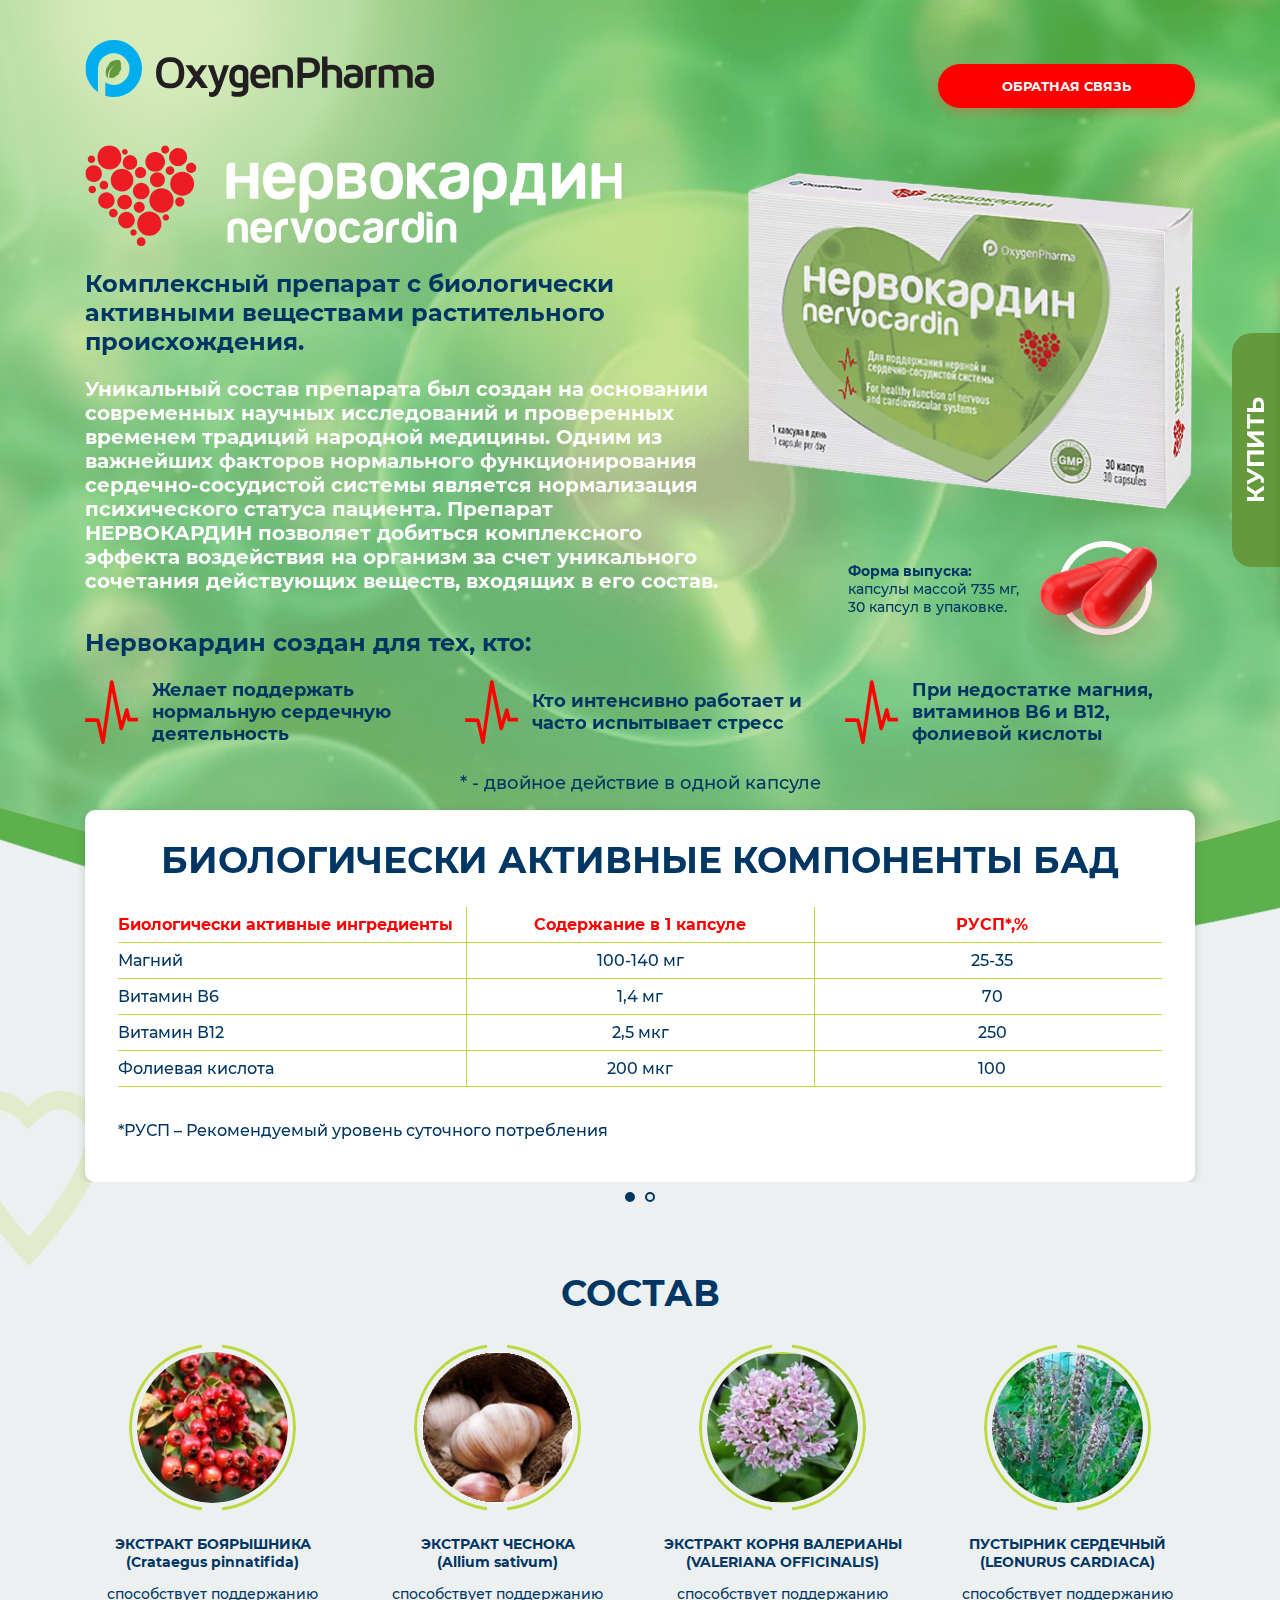
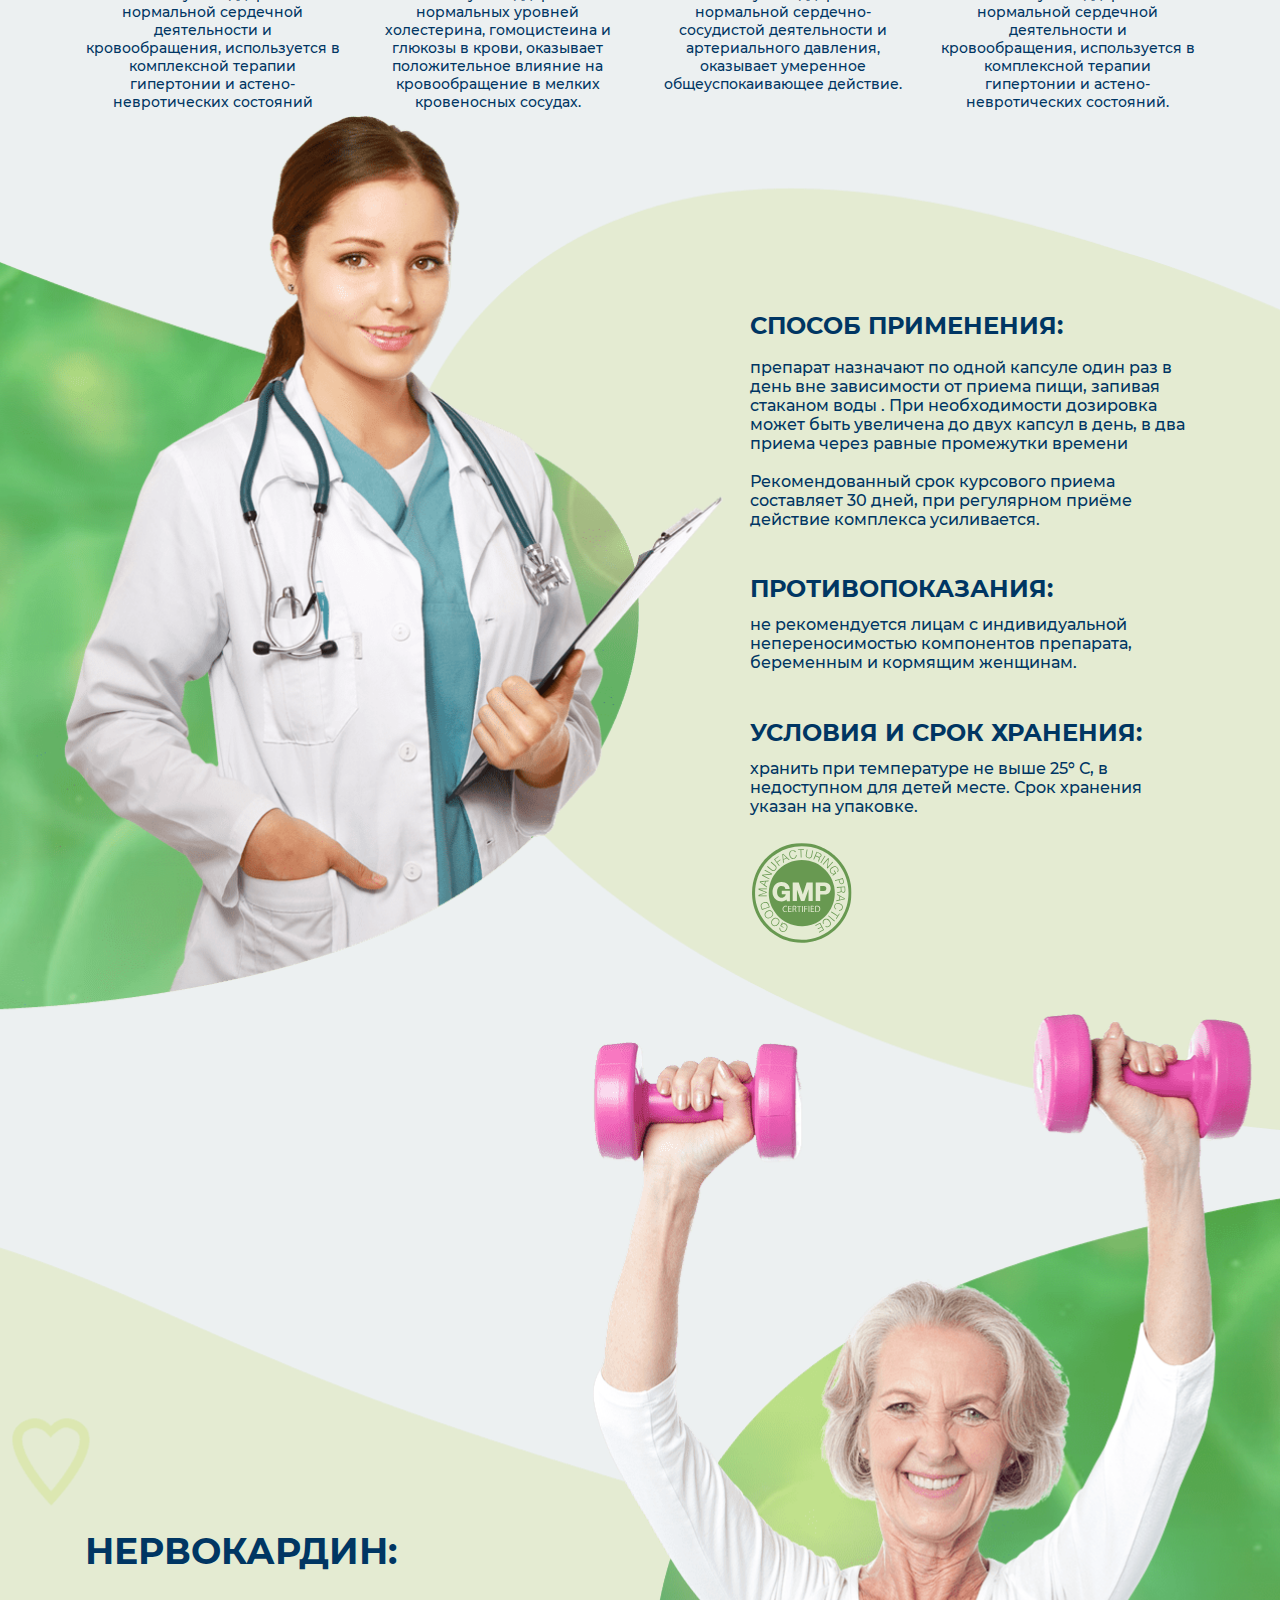
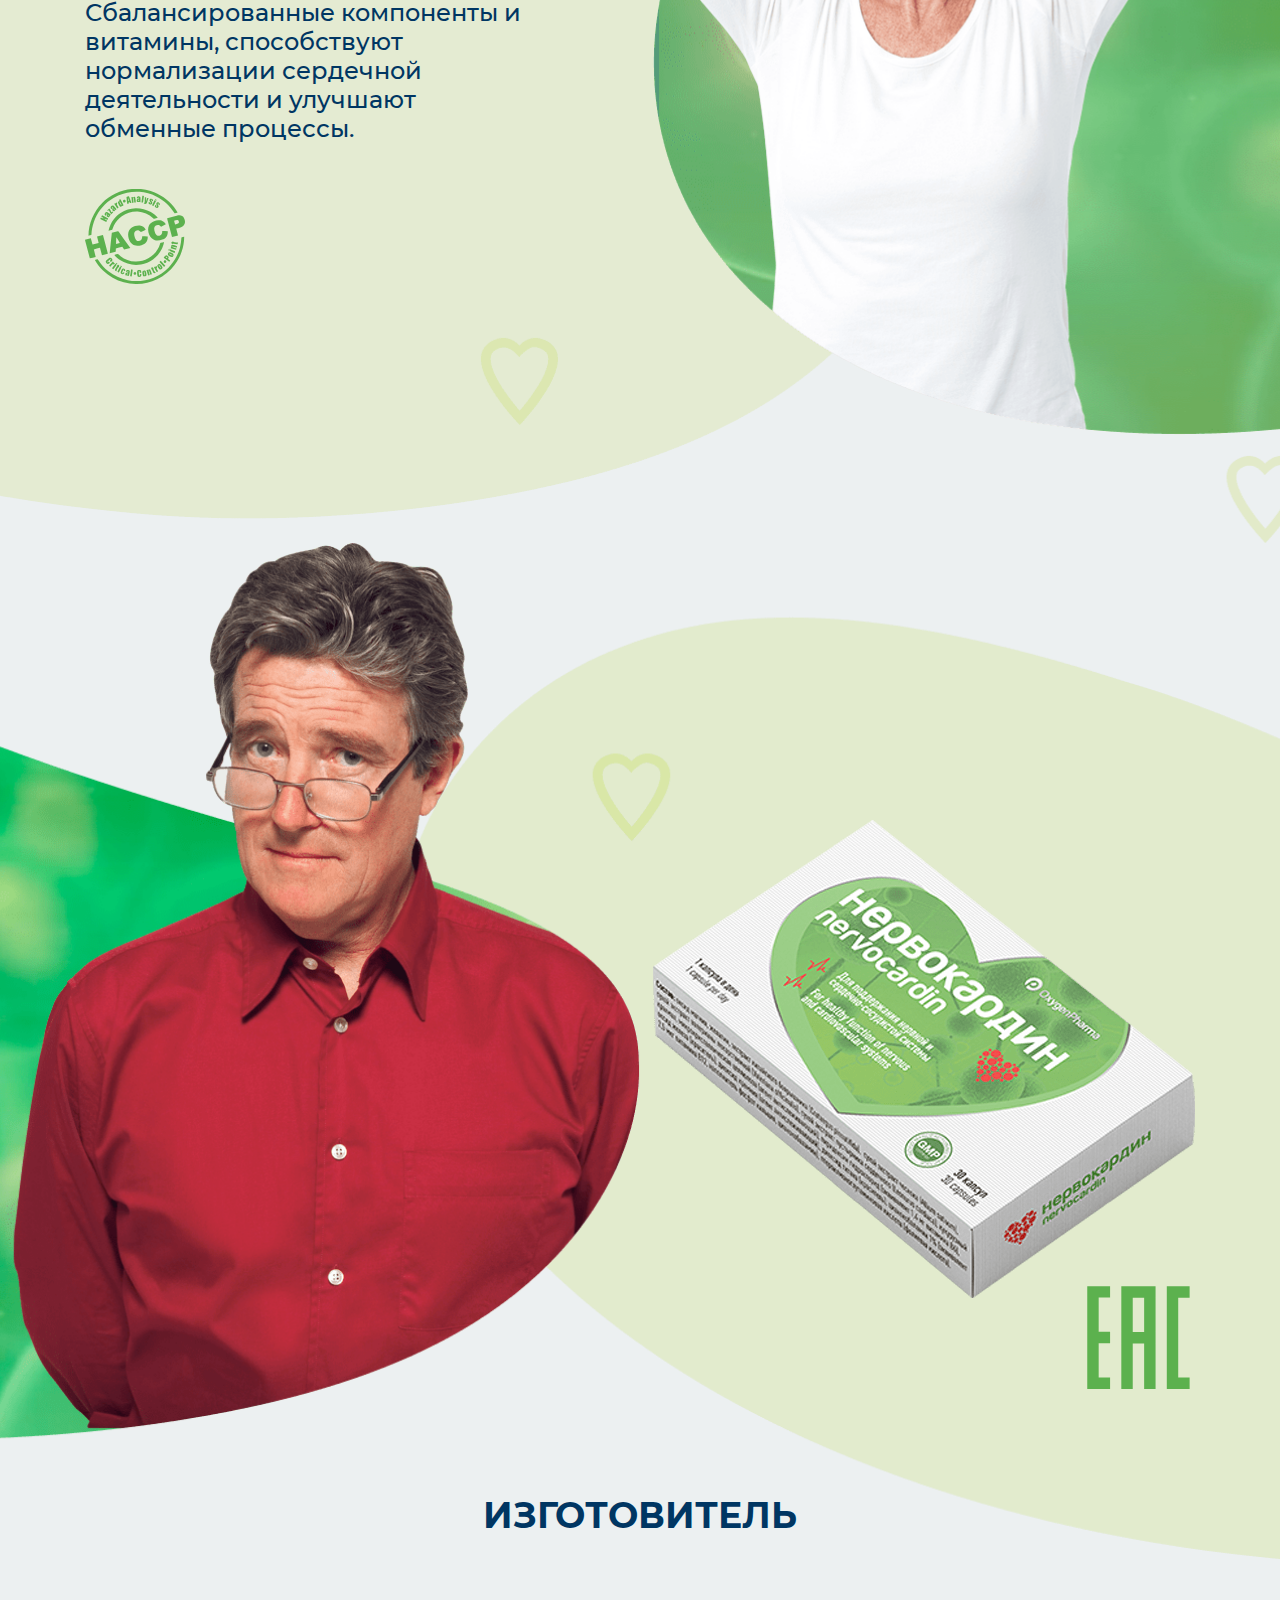
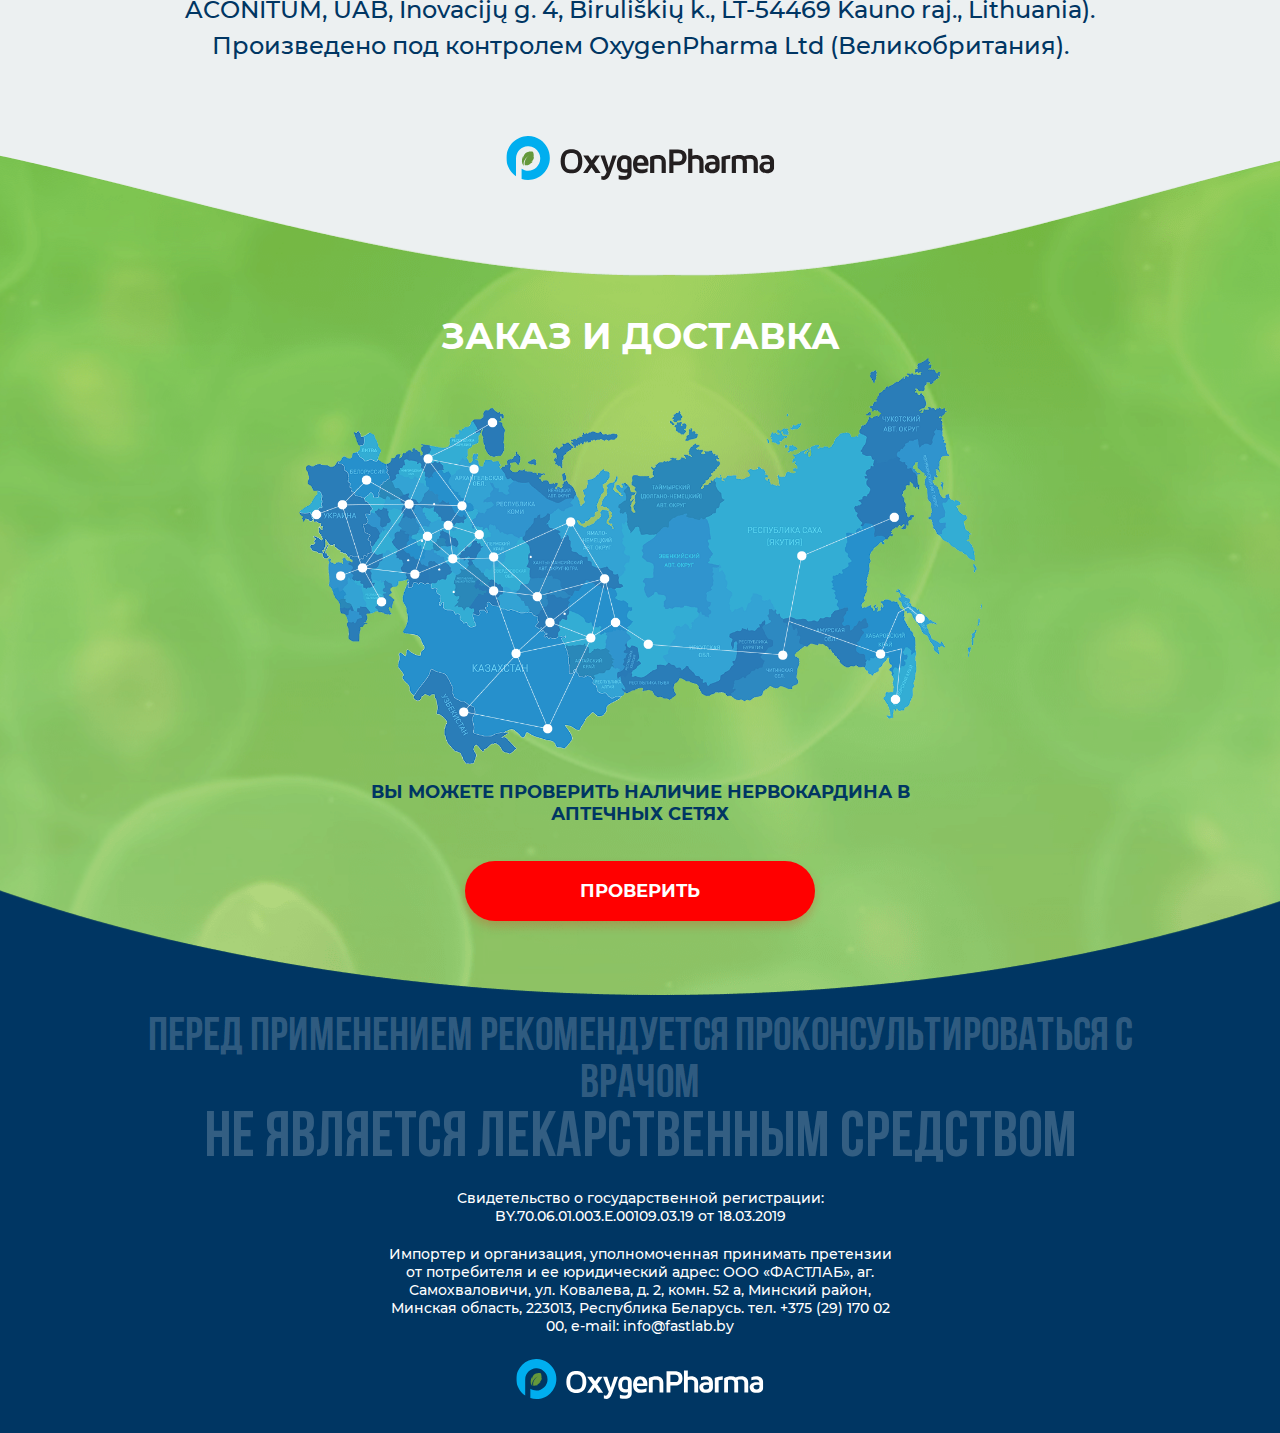
==== commit 50e5f72f: "postproduction" ====
--- a/index.html
+++ b/index.html
@@ -12,7 +12,7 @@
 	<header class="header">
 		<div class="wrapper header__wrapper">
 			<a href="https://oxygen-pharma.co.uk/" class="logo header__logo"><img src="img/logo.svg" alt=""></a>
-			<a href="#" class="btn header__btn">обратная связь</a>
+			<a href="#" data-modal="callback" class="btn header__btn">обратная связь</a>
 		</div>
 	</header>
 <!-- Переход на страницу со ссылками на современные браузеры для ie9 и ниже -->
@@ -231,11 +231,18 @@
 				<h2 class="logistics__title">заказ и доставка</h2>
 				<img src="img/map.png" alt="" class="logistics__map">
 				<div class="logistics__text">Вы можете проверить наличие Нервокардина в аптечных сетях</div>
-				<a href="#" class="btn btn_big logisticts__btn">проверить</a>
+				<div class="widget static logistics__widget">
+					<a href="#" class="btn btn_big widget__head-btn">проверить</a>
+					<div class="widget__body">
+						<a href="//tabletka.by" class="widget__item" target="_blank"><img src="img/seller.jpg" alt=""></a>
+						<a href="//103.by" class="widget__item" target="_blank"><img src="img/seller1.jpg" alt=""></a>
+						<a href="#" class="btn btn_small btn_green widget__btn">список аптечных сетей</a>
+					</div>
+				</div>
 			</div>
 		</div>
 	</main>
-	<div class="widget">
+	<div class="widget fixed">
 		<a href="#" class="btn btn_green widget__head-btn">купить</a>
 		<div class="widget__body">
 			<a href="//tabletka.by" class="widget__item" target="_blank"><img src="img/seller.jpg" alt=""></a>
@@ -253,6 +260,36 @@
 			<a href="https://oxygen-pharma.co.uk/" class="logo footer__logo"><img src="img/logo_white.svg" alt=""/></a>
 		</div>
 	</footer>
+	<div class="modal" id="callback">
+		<span class="modal__close">✕</span>
+		<div class="modal__body"><h3 class="modal__title">Подать заявку</h3>
+			<form action="send.php" method="post" class="modal__form">
+				<label class="field">
+					<span class="field__label">Имя</span>
+					<input name="username" type="text" required />
+				</label>
+				<label class="field">
+					<span class="field__label">Почта</span>
+					<input name="email" type="email" />
+				</label>
+				<label class="field">
+					<span class="field__label">Телефон</span>
+					<input name="phone" type="tel" required />
+				</label>
+				<label class="field">
+					<span class="field__label">Сообщение</span>
+					<textarea name="message" rows="5"></textarea>
+				</label>
+				<input type="hidden" name="response" value="">
+				<button class="btn btn_block modal__btn">Подать заявку</button>
+			</form>
+		</div>
+	</div>
+	<div class="modal" id="result">
+		<span class="modal__close">✕</span>
+		<div class="modal__body"></div>
+	</div>
+	<script src="https://www.google.com/recaptcha/api.js?render=6LehPqwUAAAAANxEaqiE4iT-ANKVFwkS465QVSBw"></script>
 	<script src="libs/jquery/jquery-3.4.1.min.js"></script>
 	<script src="libs/slick/slick.min.js"></script>
 	<script src="js/script.js"></script>	
--- a/css/style.css
+++ b/css/style.css
@@ -58,6 +58,27 @@
 textarea {
   resize: none;
   overflow: auto; }
+
+[type=text],
+[type=tel],
+[type=email],
+[type=url],
+[type=password],
+textarea {
+  display: block;
+  width: 100%;
+  padding: 10px;
+  background: none;
+  border: 1px solid #ccc;
+  border-radius: 10px;
+  margin: 0 0 18px; }
+
+.field {
+  display: block;
+  text-align: left; }
+  .field__label {
+    display: block;
+    margin: 0 0 0.2em; }
 
 /*кнопки */
 button,
@@ -189,6 +210,82 @@
   -ms-flex-wrap: wrap;
       flex-wrap: wrap;
   margin: 0 -15px; }
+
+/*модальное окно */
+.modal-wrapper {
+  position: fixed;
+  top: 0;
+  left: 0;
+  width: 100%;
+  height: 100%;
+  z-index: 100;
+  background-color: rgba(0, 0, 0, 0.81);
+  padding: 20px 10px;
+  overflow: auto;
+  display: -webkit-box;
+  display: -ms-flexbox;
+  display: flex;
+  -webkit-box-orient: vertical;
+  -webkit-box-direction: normal;
+      -ms-flex-direction: column;
+          flex-direction: column; }
+  .modal-wrapper .modal {
+    display: block; }
+
+.modal {
+  display: none;
+  background-color: #fff;
+  -webkit-box-shadow: 0 5px 10px rgba(0, 0, 0, 0.12);
+          box-shadow: 0 5px 10px rgba(0, 0, 0, 0.12);
+  width: 100%;
+  max-width: 377px;
+  position: relative;
+  margin: auto;
+  -webkit-box-flex: 0;
+      -ms-flex: 0 0 auto;
+          flex: 0 0 auto;
+  padding: 30px;
+  text-align: center; }
+  .modal__close {
+    position: absolute;
+    font-size: 19px;
+    line-height: 1;
+    padding: 10px;
+    top: 0;
+    right: 0;
+    cursor: pointer; }
+
+/*элементы слайдера */
+.slick-dots {
+  list-style: none;
+  margin: 0;
+  padding: 0;
+  line-height: inherit;
+  padding: 5px 15px;
+  text-align: center; }
+  .slick-dots > li {
+    margin: 0; }
+    .slick-dots > li:before {
+      display: none;
+      position: static;
+      left: auto;
+      top: auto;
+      width: auto;
+      height: auto;
+      background: none; }
+  .slick-dots li {
+    display: inline-block;
+    vertical-align: top;
+    margin: 5px;
+    width: 10px;
+    height: 10px;
+    border: 2px solid #003663;
+    border-radius: 50%;
+    -webkit-transition: all 0.2s ease;
+    transition: all 0.2s ease;
+    cursor: pointer; }
+  .slick-dots .slick-active {
+    background-color: #003663; }
 
 /*ШАПКА */
 .logo {
@@ -555,17 +652,19 @@
     margin: 0 auto 2em; }
 
 .widget {
-  position: fixed;
-  z-index: 3;
-  right: -247px;
-  top: 50%;
-  -webkit-transform: translateY(-50%);
-          transform: translateY(-50%);
-  -webkit-transition: all 0.3s ease-in;
-  transition: all 0.3s ease-in; }
-  .widget.active {
-    right: 0; }
-  .widget__head-btn {
+  position: relative; }
+  .widget.fixed {
+    position: fixed;
+    z-index: 3;
+    right: -247px;
+    top: 50%;
+    -webkit-transform: translateY(-50%);
+            transform: translateY(-50%);
+    -webkit-transition: all 0.3s ease-in;
+    transition: all 0.3s ease-in; }
+    .widget.fixed.active {
+      right: 0; }
+  .widget.fixed .widget__head-btn {
     border-radius: 20px 20px 0 0;
     line-height: 48px;
     font-size: 24px;
@@ -582,15 +681,12 @@
     width: 247px;
     min-height: 368px;
     border: 1px solid #63973b;
-    border-radius: 10px 0 0 10px;
-    border-right: none;
+    border-radius: 10px;
     background-color: #fff;
     -webkit-box-shadow: 0 5px 10px rgba(0, 0, 0, 0.15);
             box-shadow: 0 5px 10px rgba(0, 0, 0, 0.15);
     padding: 45px 10px 72px;
-    display: -webkit-box;
-    display: -ms-flexbox;
-    display: flex;
+    display: none;
     -webkit-box-orient: vertical;
     -webkit-box-direction: normal;
         -ms-flex-direction: column;
@@ -601,7 +697,22 @@
     -webkit-box-align: start;
         -ms-flex-align: start;
             align-items: flex-start;
-    position: relative; }
+    position: absolute;
+    top: calc(100% + 10px);
+    left: calc(50% - 123.5px); }
+  .widget.active .widget__body {
+    display: -webkit-box;
+    display: -ms-flexbox;
+    display: flex; }
+  .widget.fixed .widget__body {
+    display: -webkit-box;
+    display: -ms-flexbox;
+    display: flex;
+    position: relative;
+    top: auto;
+    left: auto;
+    border-radius: 10px 0 0 10px;
+    border-right: none; }
   .widget__item {
     display: block;
     width: 100%;
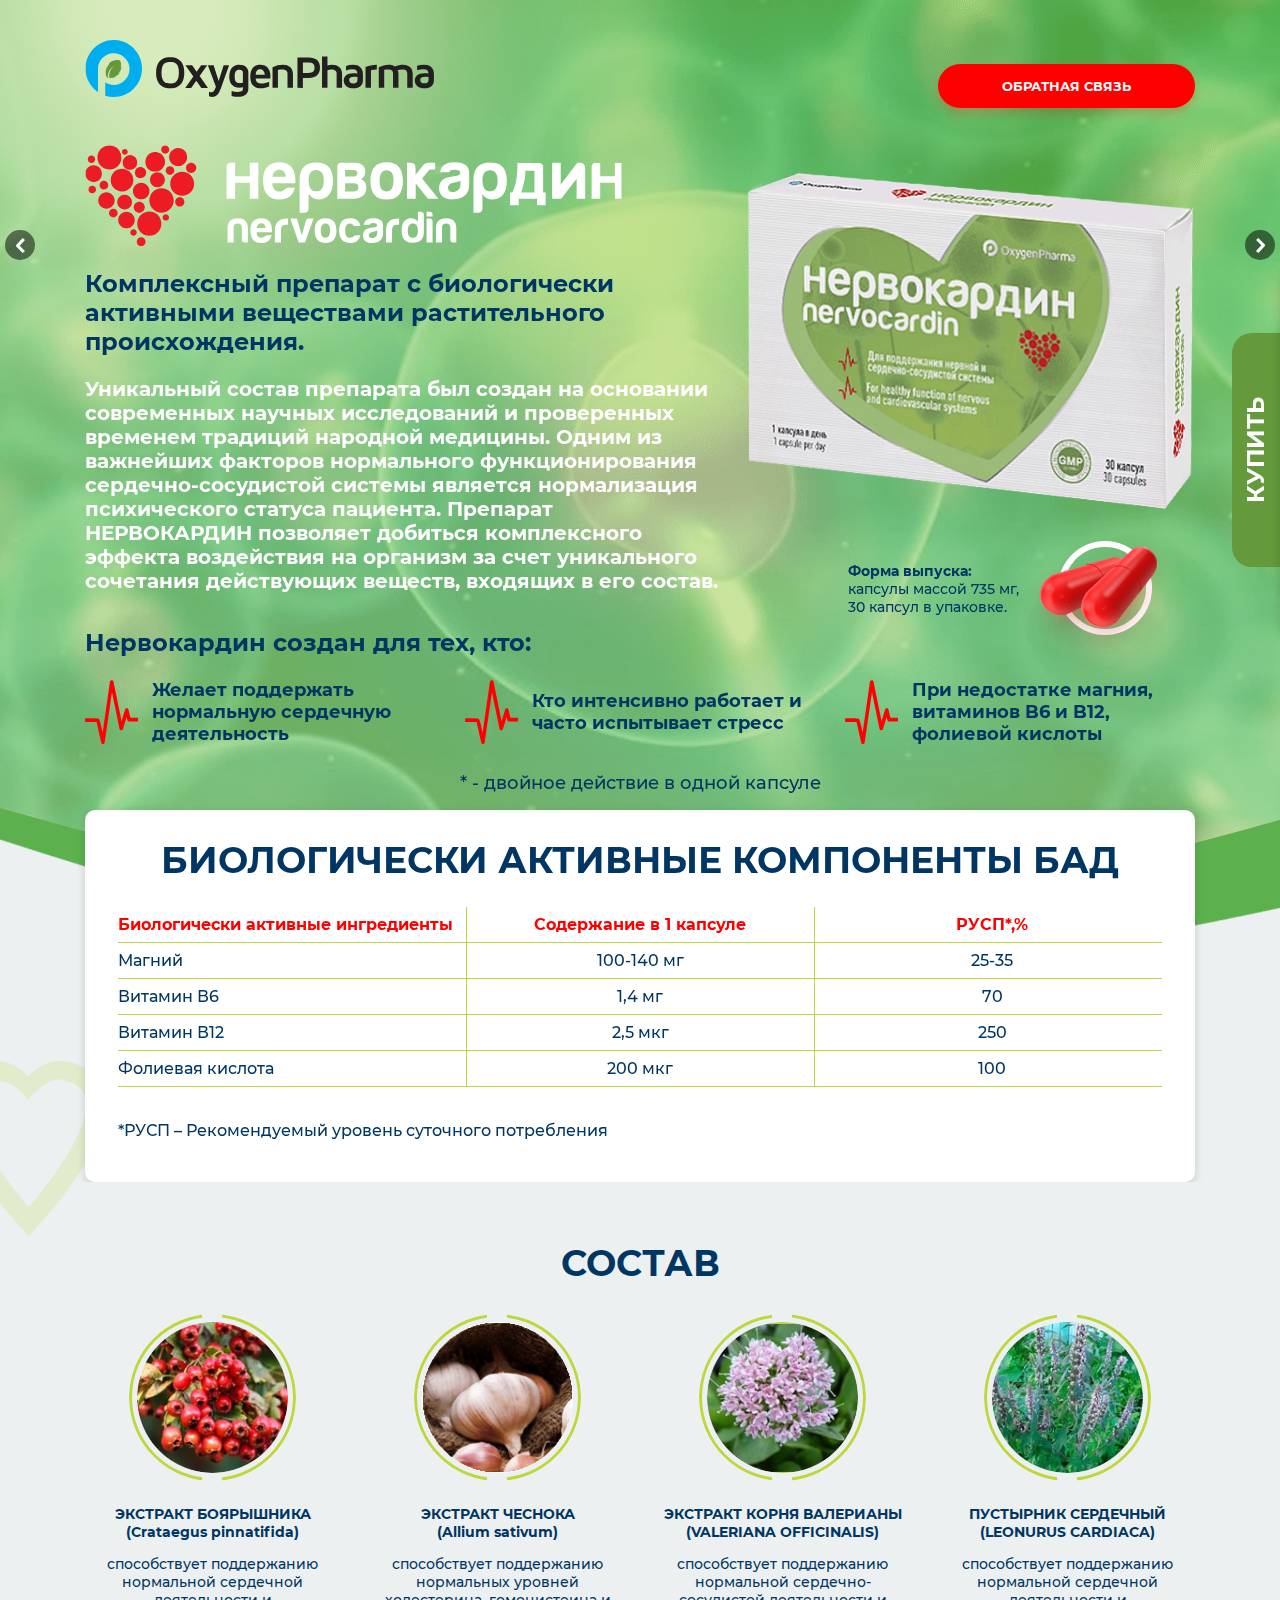
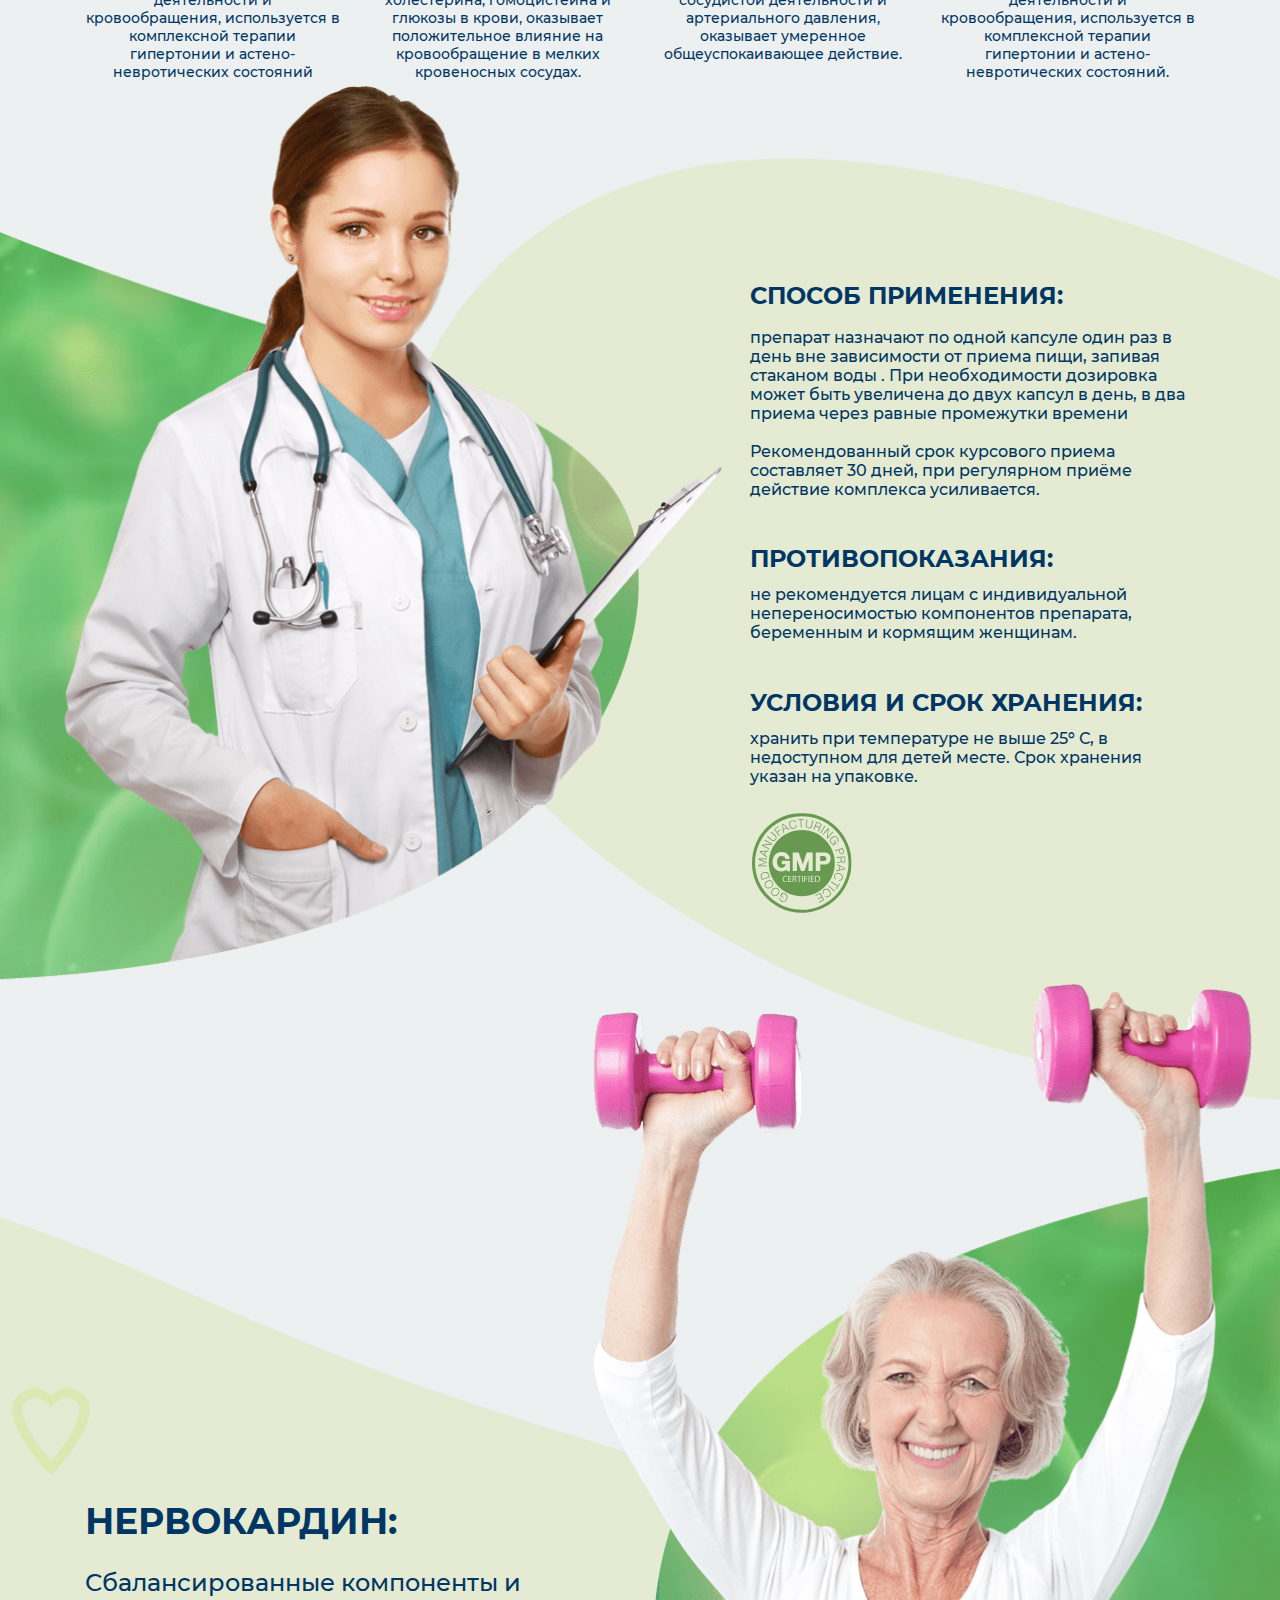
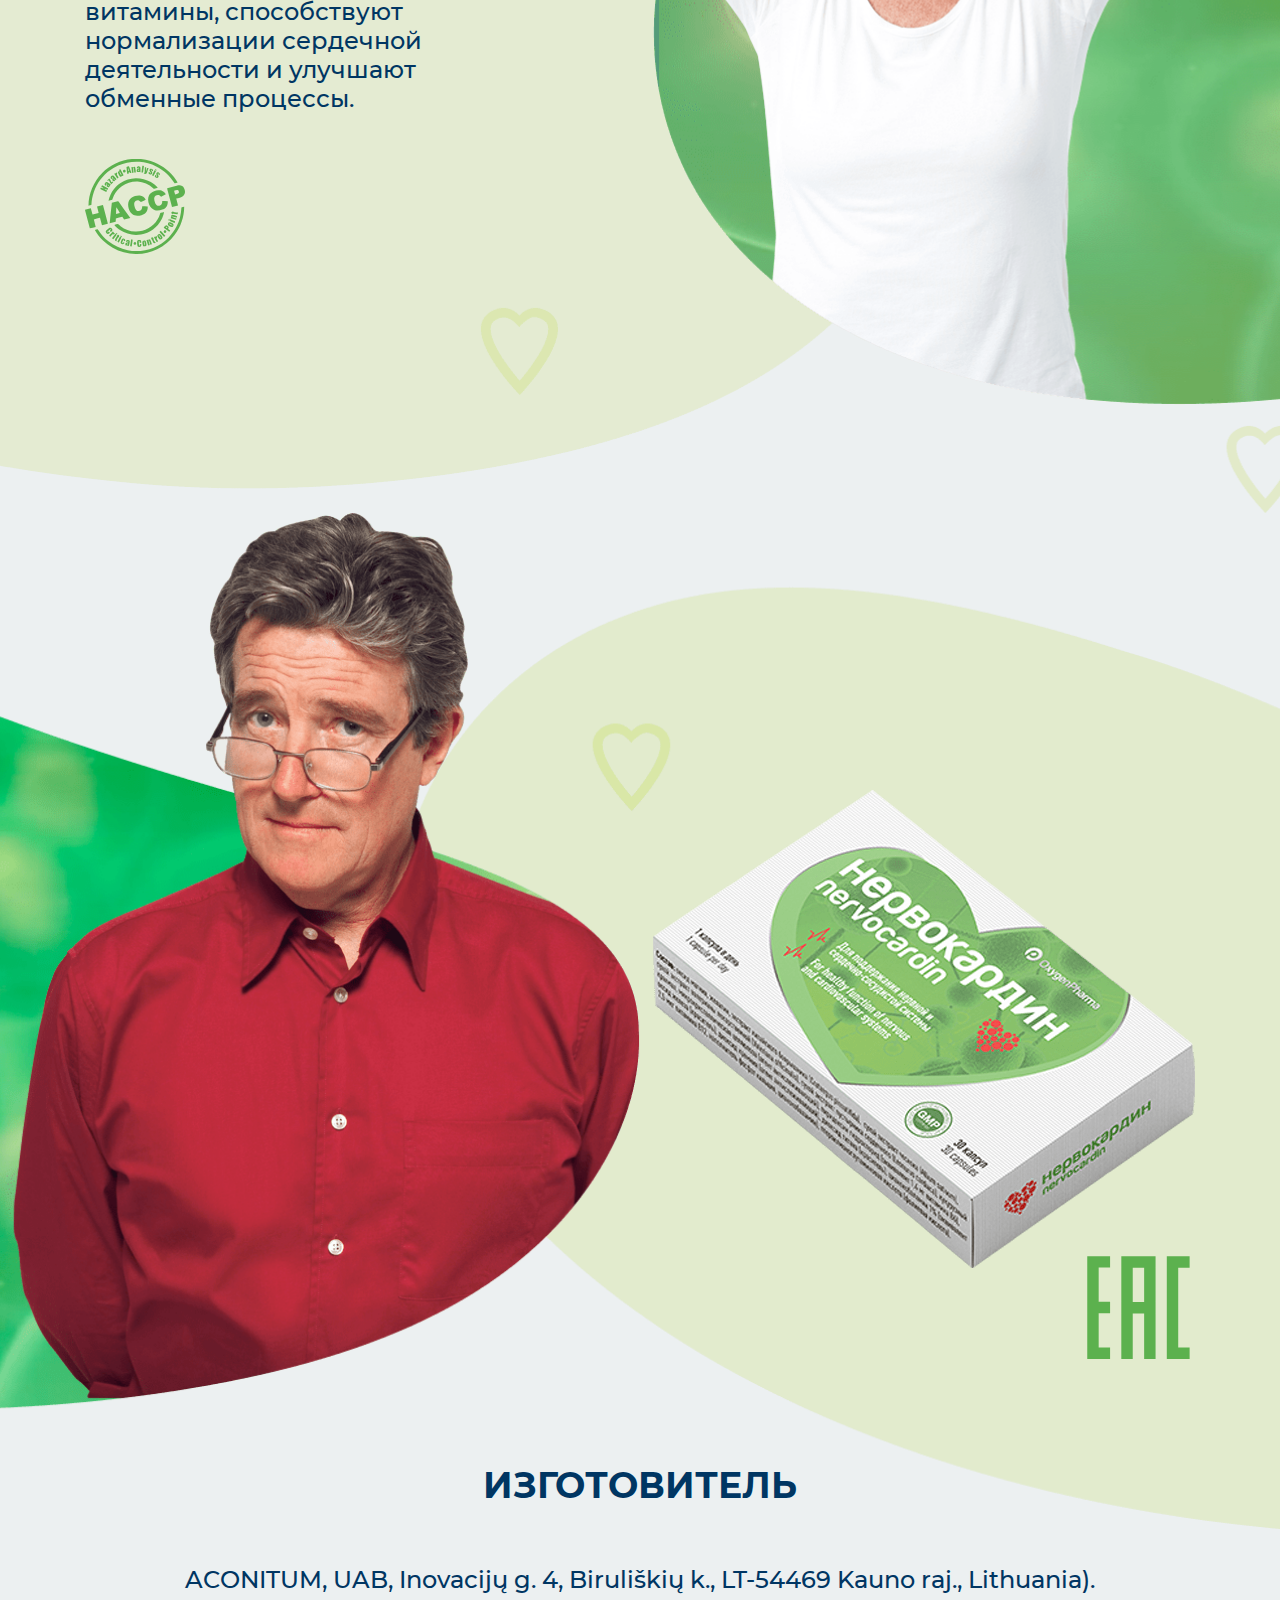
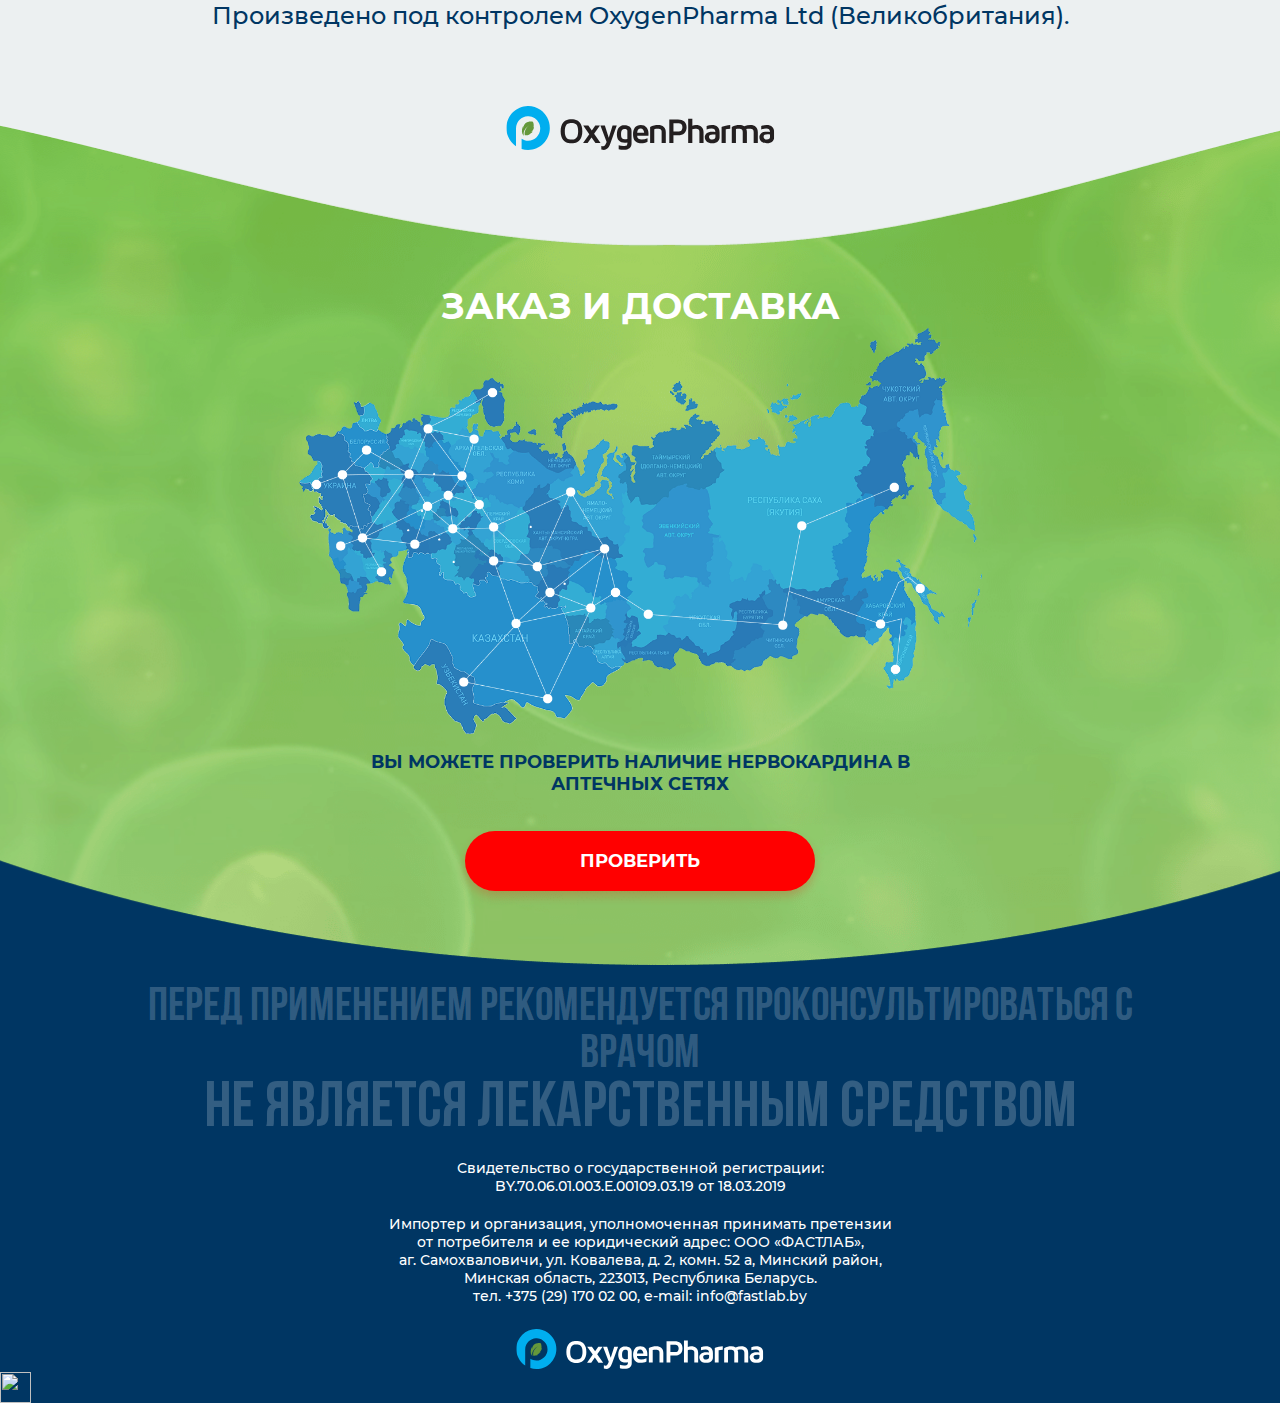
==== commit ff4a7175: "finish" ====
--- a/index.html
+++ b/index.html
@@ -2,7 +2,9 @@
 <html lang="ru">
 <head>
 	<meta charset="UTF-8">
-	<title>Верстка</title>
+	<title>Нервокардин - новый препарат для поддержки и лечения сердечно-сосудистой и нервной системы, помощь при стрессах и высоких умственных и физических нагрузках.</title>
+	<meta name="description" content="Современное средство для профилактики заболеваний нервной и сердечно-сосудистой системы, рекомендованный для людей молодого, среднего и старшего возраста" />
+	<meta name="keywords" content="нервокардин, состав, бад, лечение, профилактика" />
 	<meta name="viewport" content="width=device-width, shrink-to-fit=no" />	
 	<link rel="stylesheet" href="css/fonts.css" />	
 	<link rel="stylesheet" href="libs/slick/slick.css" />
@@ -234,6 +236,8 @@
 				<div class="widget static logistics__widget">
 					<a href="#" class="btn btn_big widget__head-btn">проверить</a>
 					<div class="widget__body">
+						<span class="widget__close">❌</span>
+						<h3 class="widget__title">Проверить наличие</h3>
 						<a href="//tabletka.by" class="widget__item" target="_blank"><img src="img/seller.jpg" alt=""></a>
 						<a href="//103.by" class="widget__item" target="_blank"><img src="img/seller1.jpg" alt=""></a>
 						<a href="#" class="btn btn_small btn_green widget__btn">список аптечных сетей</a>
@@ -255,7 +259,7 @@
 			<div class="footer__notation">Перед применением рекомендуется проконсультироваться с врачом <strong>Не является лекарственным средством</strong></div>
 			<div class="footer__text">
 				<p>Свидетельство о государственной регистрации:<br> BY.70.06.01.003.E.00109.03.19 от 18.03.2019</p>
-				<p>Импортер и организация, уполномоченная принимать претензии от потребителя и ее юридический адрес: ООО «ФАСТЛАБ», аг. Самохваловичи, ул. Ковалева, д. 2, комн. 52 а, Минский район, Минская область, 223013, Республика Беларусь.  тел. +375 (29) 170 02 00, e-mail: info@fastlab.by</p>
+				<p>Импортер и организация, уполномоченная принимать претензии от потребителя и ее юридический адрес: ООО «ФАСТЛАБ»,<br> аг. Самохваловичи, ул. Ковалева, д. 2, комн. 52 а, Минский район, Минская область, 223013, Республика Беларусь.<br>  тел. +375 (29) 170 02 00, e-mail: info@fastlab.by</p>
 			</div>
 			<a href="https://oxygen-pharma.co.uk/" class="logo footer__logo"><img src="img/logo_white.svg" alt=""/></a>
 		</div>
@@ -280,8 +284,8 @@
 					<span class="field__label">Сообщение</span>
 					<textarea name="message" rows="5"></textarea>
 				</label>
-				<input type="hidden" name="response" value="">
-				<button class="btn btn_block modal__btn">Подать заявку</button>
+				<div class="g-recaptcha" data-sitekey="6LfSva0UAAAAAEnDyrtpYB5jk1g3lFQ4lmg1UdBn"></div>
+				<button class="btn btn_block modal__btn">Отправить</button>
 			</form>
 		</div>
 	</div>
@@ -289,9 +293,22 @@
 		<span class="modal__close">✕</span>
 		<div class="modal__body"></div>
 	</div>
-	<script src="https://www.google.com/recaptcha/api.js?render=6LehPqwUAAAAANxEaqiE4iT-ANKVFwkS465QVSBw"></script>
+	<script src="https://www.google.com/recaptcha/api.js" async defer></script>
 	<script src="libs/jquery/jquery-3.4.1.min.js"></script>
 	<script src="libs/slick/slick.min.js"></script>
-	<script src="js/script.js"></script>	
+	<script src="js/script.js"></script>
+	<!--LiveInternet counter-->
+	<script type="text/javascript">
+	document.write('<a href="//www.liveinternet.ru/click" '+
+	'target="_blank" class="liveinternet"><img src="//counter.yadro.ru/hit?t44.6;r'+
+	escape(document.referrer)+((typeof(screen)=='undefined')?'':
+	';s'+screen.width+'*'+screen.height+'*'+(screen.colorDepth?
+	screen.colorDepth:screen.pixelDepth))+';u'+escape(document.URL)+
+	';h'+escape(document.title.substring(0,150))+';'+Math.random()+
+	'" alt="" title="LiveInternet" '+
+	'border="0" width="31" height="31"><\/a>')
+	</script>
+	<!--/LiveInternet-->
+
 </body>
 </html>--- a/css/style.css
+++ b/css/style.css
@@ -2,14 +2,16 @@
 html {
   -webkit-box-sizing: border-box;
           box-sizing: border-box;
-  background-color: #ecf0f1; }
+  background-color: #ecf0f1;
+}
 
 *, :before, :after {
   -webkit-box-sizing: inherit;
           box-sizing: inherit;
   -webkit-box-flex: 0;
       -ms-flex: 0 1 auto;
-          flex: 0 1 auto; }
+          flex: 0 1 auto;
+}
 
 body {
   margin: 0 auto;
@@ -17,47 +19,58 @@
   position: relative;
   padding: 0;
   font: normal 500 16px/normal Montserrat, sans-serif;
-  color: #003663; }
+  color: #003663;
+}
 
 header, footer {
   -webkit-box-flex: 0;
       -ms-flex: 0 0 auto;
-          flex: 0 0 auto; }
+          flex: 0 0 auto;
+}
 
 main {
   -webkit-box-flex: 1;
       -ms-flex-positive: 1;
-          flex-grow: 1; }
+          flex-grow: 1;
+}
 
 img,
 iframe,
 video {
-  max-width: 100%; }
+  max-width: 100%;
+}
 
 a img {
   /*для IE10 */
-  border: none; }
+  border: none;
+}
 
 p {
-  margin: 0 0 1.2em; }
-  p:last-child {
-    margin: 0; }
+  margin: 0 0 1.2em;
+}
+p:last-child {
+  margin: 0;
+}
 
 *:focus {
-  outline: none; }
+  outline: none;
+}
 
 *:invalid {
   -webkit-box-shadow: none;
-          box-shadow: none; }
+          box-shadow: none;
+}
 
 /*элементы форм */
 input, textarea, button, select {
   font: inherit;
-  color: inherit; }
+  color: inherit;
+}
 
 textarea {
   resize: none;
-  overflow: auto; }
+  overflow: auto;
+}
 
 [type=text],
 [type=tel],
@@ -71,21 +84,33 @@
   background: none;
   border: 1px solid #ccc;
   border-radius: 10px;
-  margin: 0 0 18px; }
+  margin: 0 0 18px;
+}
 
 .field {
   display: block;
-  text-align: left; }
-  .field__label {
-    display: block;
-    margin: 0 0 0.2em; }
+  text-align: left;
+}
+.field__label {
+  display: block;
+  margin: 0 0 0.2em;
+}
+
+.g-recaptcha {
+  margin: 0 0 18px;
+}
+.g-recaptcha > div {
+  max-width: 100%;
+  overflow: hidden;
+}
 
 /*кнопки */
 button,
 [type=submit],
 [type=reset],
 [type=image] {
-  cursor: pointer; }
+  cursor: pointer;
+}
 
 .btn {
   display: inline-block;
@@ -106,60 +131,73 @@
   overflow: hidden;
   text-overflow: ellipsis;
   max-width: 100%;
-  border-radius: 100px; }
-  .btn:active {
-    background-color: #de0000;
-    -webkit-box-shadow: none;
-            box-shadow: none; }
-  .btn_big {
-    font-size: 18px;
-    line-height: 60px;
-    padding: 0 115px; }
-  .btn_small {
-    padding: 0 10px; }
-  .btn_green {
-    background-color: #64993c;
-    -webkit-box-shadow: 0 5px 10px rgba(100, 153, 60, 0.2);
-            box-shadow: 0 5px 10px rgba(100, 153, 60, 0.2); }
-    .btn_green:active {
-      background-color: #3e7812; }
+  border-radius: 100px;
+}
+.btn:active {
+  background-color: #de0000;
+  -webkit-box-shadow: none;
+          box-shadow: none;
+}
+.btn_big {
+  font-size: 18px;
+  line-height: 60px;
+  padding: 0 115px;
+}
+.btn_small {
+  padding: 0 14px;
+}
+.btn_green {
+  background-color: #64993c;
+  -webkit-box-shadow: 0 5px 10px rgba(100, 153, 60, 0.2);
+          box-shadow: 0 5px 10px rgba(100, 153, 60, 0.2);
+}
+.btn_green:active {
+  background-color: #3e7812;
+}
 
 /*заголовки */
 h1, h2, h3, h4, h5, h6 {
-  margin: 0 0 1em; }
+  margin: 0 0 1em;
+}
 
 h1, h2 {
   font-size: 36px;
   font-weight: bold;
   text-transform: uppercase;
   color: #003663;
-  margin: 0 0 0.8em; }
+  margin: 0 0 0.8em;
+}
 
 h3 {
   font-size: 24px;
   font-weight: bold;
   text-transform: uppercase;
-  margin: 0 0 0.75em; }
+  margin: 0 0 0.75em;
+}
 
 /*списки */
 ul, ol {
-  margin: 0 0 1em; }
+  margin: 0 0 1em;
+}
 
 ul {
   list-style: none;
   padding: 0 0 0 33px;
-  line-height: 1.6363636364; }
-  ul > li {
-    position: relative; }
-    ul > li:before {
-      content: "";
-      display: inline-block;
-      width: 20px;
-      height: 17px;
-      background: url(../img/icons/heart.svg) no-repeat center/contain;
-      position: absolute;
-      left: -32px;
-      top: calc(.9em - 8.5px); }
+  line-height: 1.6363636364;
+}
+ul > li {
+  position: relative;
+}
+ul > li:before {
+  content: "";
+  display: inline-block;
+  width: 20px;
+  height: 17px;
+  background: url(../img/icons/heart.svg) no-repeat center/contain;
+  position: absolute;
+  left: -32px;
+  top: calc(.9em - 8.5px);
+}
 
 /*таблицы */
 caption {
@@ -168,7 +206,8 @@
   text-transform: uppercase;
   text-align: center;
   clear: both;
-  padding: 0 0 0.7em; }
+  padding: 0 0 0.7em;
+}
 
 table {
   width: 100%;
@@ -176,32 +215,39 @@
   table-layout: fixed;
   font-weight: 500;
   text-align: center;
-  margin: 0 0 2.1em; }
+  margin: 0 0 2.1em;
+}
 
 td, th {
   border: 1px solid #bed73c;
-  padding: 8px; }
-  td:first-child, th:first-child {
-    border-left: none;
-    text-align: left;
-    padding-left: 0; }
-  td:last-child, th:last-child {
-    border-right: none;
-    padding-right: 0; }
+  padding: 8px;
+}
+td:first-child, th:first-child {
+  border-left: none;
+  text-align: left;
+  padding-left: 0;
+}
+td:last-child, th:last-child {
+  border-right: none;
+  padding-right: 0;
+}
 
 th {
   font-weight: bold;
   text-align: inherit;
-  color: red; }
+  color: red;
+}
 
 thead th {
-  border-top: none; }
+  border-top: none;
+}
 
 /*контейнеры */
 .wrapper {
   max-width: 1140px;
   margin: 0 auto;
-  padding: 0 15px; }
+  padding: 0 15px;
+}
 
 .box {
   display: -webkit-box;
@@ -209,7 +255,8 @@
   display: flex;
   -ms-flex-wrap: wrap;
       flex-wrap: wrap;
-  margin: 0 -15px; }
+  margin: 0 -15px;
+}
 
 /*модальное окно */
 .modal-wrapper {
@@ -228,9 +275,11 @@
   -webkit-box-orient: vertical;
   -webkit-box-direction: normal;
       -ms-flex-direction: column;
-          flex-direction: column; }
-  .modal-wrapper .modal {
-    display: block; }
+          flex-direction: column;
+}
+.modal-wrapper .modal {
+  display: block;
+}
 
 .modal {
   display: none;
@@ -245,15 +294,17 @@
       -ms-flex: 0 0 auto;
           flex: 0 0 auto;
   padding: 30px;
-  text-align: center; }
-  .modal__close {
-    position: absolute;
-    font-size: 19px;
-    line-height: 1;
-    padding: 10px;
-    top: 0;
-    right: 0;
-    cursor: pointer; }
+  text-align: center;
+}
+.modal__close {
+  position: absolute;
+  font-size: 19px;
+  line-height: 1;
+  padding: 10px;
+  top: 0;
+  right: 0;
+  cursor: pointer;
+}
 
 /*элементы слайдера */
 .slick-dots {
@@ -262,110 +313,171 @@
   padding: 0;
   line-height: inherit;
   padding: 5px 15px;
-  text-align: center; }
-  .slick-dots > li {
-    margin: 0; }
-    .slick-dots > li:before {
-      display: none;
-      position: static;
-      left: auto;
-      top: auto;
-      width: auto;
-      height: auto;
-      background: none; }
-  .slick-dots li {
-    display: inline-block;
-    vertical-align: top;
-    margin: 5px;
-    width: 10px;
-    height: 10px;
-    border: 2px solid #003663;
-    border-radius: 50%;
-    -webkit-transition: all 0.2s ease;
-    transition: all 0.2s ease;
-    cursor: pointer; }
-  .slick-dots .slick-active {
-    background-color: #003663; }
+  text-align: center;
+}
+.slick-dots > li {
+  margin: 0;
+}
+.slick-dots > li:before {
+  display: none;
+  position: static;
+  left: auto;
+  top: auto;
+  width: auto;
+  height: auto;
+  background: none;
+}
+.slick-dots li {
+  display: inline-block;
+  vertical-align: top;
+  margin: 5px;
+  width: 10px;
+  height: 10px;
+  border: 2px solid #003663;
+  border-radius: 50%;
+  -webkit-transition: all 0.2s ease;
+  transition: all 0.2s ease;
+  cursor: pointer;
+}
+.slick-dots .slick-active {
+  background-color: #003663;
+}
 
 /*ШАПКА */
 .logo {
-  display: inline-block; }
-  .logo img {
-    display: block;
-    width: 100%;
-    height: auto; }
+  display: inline-block;
+}
+.logo img {
+  display: block;
+  width: 100%;
+  height: auto;
+}
 
 .header {
   position: absolute;
   top: 40px;
   left: 0;
   width: 100%;
-  z-index: 2; }
-  .header__wrapper {
-    display: -webkit-box;
-    display: -ms-flexbox;
-    display: flex;
-    -webkit-box-align: end;
-        -ms-flex-align: end;
-            align-items: flex-end;
-    -webkit-box-pack: justify;
-        -ms-flex-pack: justify;
-            justify-content: space-between; }
-  .header__logo {
-    width: 350px;
-    margin: 0 15px 11px 0; }
+  z-index: 2;
+}
+.header__wrapper {
+  display: -webkit-box;
+  display: -ms-flexbox;
+  display: flex;
+  -webkit-box-align: end;
+      -ms-flex-align: end;
+          align-items: flex-end;
+  -webkit-box-pack: justify;
+      -ms-flex-pack: justify;
+          justify-content: space-between;
+}
+.header__logo {
+  width: 350px;
+  margin: 0 15px 11px 0;
+}
 
 /*ОСНОВНОЕ СОДЕРЖИМОЕ */
 .top-block {
   background: url(../img/top.png) no-repeat center top;
   padding: 145px 0 0;
-  position: relative; }
-  .top-block:after {
-    content: url(../img/icons/heart-o.svg);
-    display: inline-block;
-    position: absolute;
-    z-index: -1;
-    bottom: -58px;
-    left: calc(50% - 689px); }
-  .top-block__slide {
-    overflow: hidden; }
-    .top-block__slide:not(.slick-slide):nth-child(n+2) {
-      display: none; }
-  .top-block__logo {
-    display: block;
-    width: 540px;
-    margin: 0 0 23px; }
-  .top-block__head, .top-block__text {
-    overflow: hidden;
-    width: 640px;
-    font-weight: bold;
-    font-size: 20px;
-    line-height: 1.2; }
-  .top-block__title {
-    text-transform: none;
-    line-height: normal;
-    margin: 0 0 0.9em; }
-  .top-block__text {
-    margin: 0 0 35px;
-    color: #fff; }
-    .top-block__text h4 {
-      font-size: 24px;
-      line-height: 1.5;
-      margin: 0; }
-    .top-block__text ul {
-      font-size: 22px;
-      margin: 0 0 3em; }
-  .top-block__sidebar {
-    width: 453px;
-    float: right;
-    margin: 11px 0 0 15px; }
-    .top-block__sidebar_small {
-      width: 365px;
-      margin-top: 34px; }
-  .top-block__img {
-    display: block; }
-    .top-block__img:not(:last-child) {
-      margin: 0 0 23px; }
+  position: relative;
+}
+.top-block:after {
+  content: url(../img/icons/heart-o.svg);
+  display: inline-block;
+  position: absolute;
+  z-index: -1;
+  bottom: -58px;
+  left: calc(50% - 689px);
+}
+.top-block__slide {
+  overflow: hidden;
+}
+.top-block__slide:not(.slick-slide):nth-child(n+2) {
+  display: none;
+}
+.top-block__arrows {
+  display: block;
+  position: absolute;
+  top: 0;
+  left: 0;
+  width: 100%;
+  height: 100%;
+}
+.top-block__arrow {
+  display: block;
+  position: absolute;
+  top: calc(50% - 15px);
+  width: 30px;
+  height: 30px;
+  border-radius: 50%;
+  background-color: rgba(0, 0, 0, 0.5);
+  cursor: pointer;
+  z-index: 2;
+  background-repeat: no-repeat;
+  background-position: center;
+  background-size: auto 50%;
+}
+@supports((position: -webkit-sticky) or (position: sticky)) {
+  .top-block__arrow {
+    position: -webkit-sticky;
+    position: sticky;
+    top: calc(50vh - 25px);
+  }
+}
+.top-block__arrow_prev {
+  left: calc(50% - 600px);
+  background-image: url([data-uri]);
+}
+.top-block__arrow_next {
+  left: calc(50% + 570px);
+  background-image: url([data-uri]);
+}
+.top-block__logo {
+  display: block;
+  width: 540px;
+  margin: 0 0 23px;
+}
+.top-block__head, .top-block__text {
+  overflow: hidden;
+  width: 640px;
+  font-weight: bold;
+  font-size: 20px;
+  line-height: 1.2;
+}
+.top-block__title {
+  text-transform: none;
+  line-height: normal;
+  margin: 0 0 0.9em;
+}
+.top-block__text {
+  margin: 0 0 35px;
+  color: #fff;
+}
+.top-block__text h4 {
+  font-size: 24px;
+  line-height: 1.5;
+  margin: 0;
+}
+.top-block__text ul {
+  font-size: 22px;
+  margin: 0 0 3em;
+}
+.top-block__sidebar {
+  width: 453px;
+  float: right;
+  margin: 11px 0 0 15px;
+}
+.top-block__sidebar_small {
+  width: 365px;
+  margin-top: 34px;
+}
+.top-block__img {
+  display: block;
+}
+.top-block__img:not(:last-child) {
+  margin: 0 0 23px;
+}
 
 .pills {
   display: -webkit-box;
@@ -377,81 +489,95 @@
   width: 338px;
   max-width: 100%;
   margin: 0 9px 0 auto;
-  font-size: 14px; }
-  .pills__img {
-    width: 165px;
-    -webkit-box-flex: 0;
-        -ms-flex: 0 0 auto;
-            flex: 0 0 auto; }
-  .pills__text {
-    width: calc(100% - 165px);
-    -webkit-box-flex: 1;
-        -ms-flex: 1 1 auto;
-            flex: 1 1 auto;
-    margin: 30px 0 0; }
-  .pills__title {
-    font-size: inherit;
-    margin: 0; }
+  font-size: 14px;
+}
+.pills__img {
+  width: 165px;
+  -webkit-box-flex: 0;
+      -ms-flex: 0 0 auto;
+          flex: 0 0 auto;
+}
+.pills__text {
+  width: calc(100% - 165px);
+  -webkit-box-flex: 1;
+      -ms-flex: 1 1 auto;
+          flex: 1 1 auto;
+  margin: 30px 0 0;
+}
+.pills__title {
+  font-size: inherit;
+  margin: 0;
+}
 
 .indications {
   float: left;
-  margin: 0 0 1em; }
-  .indications_full {
-    float: none; }
-  .indications__title {
-    text-transform: none;
-    margin: 0 0 0.9em; }
-  .indications__list {
-    list-style: none;
-    margin: 0;
-    padding: 0;
-    line-height: inherit;
-    display: -webkit-box;
-    display: -ms-flexbox;
-    display: flex;
-    -ms-flex-wrap: wrap;
-        flex-wrap: wrap;
-    margin: 0 -15px;
-    font-size: 18px;
-    font-weight: bold; }
-    .indications__list > li {
-      margin: 0; }
-      .indications__list > li:before {
-        display: none;
-        position: static;
-        left: auto;
-        top: auto;
-        width: auto;
-        height: auto;
-        background: none; }
-    .indications__list > li {
-      display: -webkit-box;
-      display: -ms-flexbox;
-      display: flex;
-      -webkit-box-align: center;
-          -ms-flex-align: center;
-              align-items: center;
-      width: 350px;
-      margin: 0 15px 27px; }
-      .indications__list > li:before {
-        content: "";
-        display: block;
-        width: 53px;
-        height: 64px;
-        background: url(../img/icons/cardiogram.svg) no-repeat center/contain;
-        margin: 0 14px 0 0;
-        -webkit-box-flex: 0;
-            -ms-flex: 0 0 auto;
-                flex: 0 0 auto; }
-      .indications__list > li > span {
-        display: inline-block;
-        width: calc(100% - 67px);
-        -webkit-box-flex: 1;
-            -ms-flex: 1 1 auto;
-                flex: 1 1 auto; }
-  .indications__footer {
-    font-size: 18px;
-    text-align: center; }
+  margin: 0 0 1em;
+}
+.indications_full {
+  float: none;
+}
+.indications__title {
+  text-transform: none;
+  margin: 0 0 0.9em;
+}
+.indications__list {
+  list-style: none;
+  margin: 0;
+  padding: 0;
+  line-height: inherit;
+  display: -webkit-box;
+  display: -ms-flexbox;
+  display: flex;
+  -ms-flex-wrap: wrap;
+      flex-wrap: wrap;
+  margin: 0 -15px;
+  font-size: 18px;
+  font-weight: bold;
+}
+.indications__list > li {
+  margin: 0;
+}
+.indications__list > li:before {
+  display: none;
+  position: static;
+  left: auto;
+  top: auto;
+  width: auto;
+  height: auto;
+  background: none;
+}
+.indications__list > li {
+  display: -webkit-box;
+  display: -ms-flexbox;
+  display: flex;
+  -webkit-box-align: center;
+      -ms-flex-align: center;
+          align-items: center;
+  width: 350px;
+  margin: 0 15px 27px;
+}
+.indications__list > li:before {
+  content: "";
+  display: block;
+  width: 53px;
+  height: 64px;
+  background: url(../img/icons/cardiogram.svg) no-repeat center/contain;
+  margin: 0 14px 0 0;
+  -webkit-box-flex: 0;
+      -ms-flex: 0 0 auto;
+          flex: 0 0 auto;
+}
+.indications__list > li > span {
+  display: inline-block;
+  width: calc(100% - 67px);
+  -webkit-box-flex: 1;
+      -ms-flex: 1 1 auto;
+          flex: 1 1 auto;
+}
+.indications__footer {
+  font-size: 18px;
+  text-align: center;
+}
 
 .chars {
   position: relative;
@@ -460,148 +586,176 @@
   padding: 28px 33px 42px;
   -webkit-box-shadow: 0 3px 10px rgba(0, 0, 0, 0.15);
           box-shadow: 0 3px 10px rgba(0, 0, 0, 0.15);
-  background-color: #fff; }
+  background-color: #fff;
+}
 
 .card {
   width: 255px;
   margin: 0 15px 30px;
   font-size: 14px;
-  text-align: center; }
-  .card__pic {
-    width: 167px;
-    height: 167px;
-    margin: 0 auto 24px;
-    position: relative;
-    border-radius: 50%;
-    padding: 8px;
-    background-color: #ecf0f1; }
-    .card__pic:before {
-      content: "";
-      display: block;
-      position: absolute;
-      top: 0;
-      left: 0;
-      width: 100%;
-      height: 100%;
-      border-radius: inherit;
-      border: 3px solid #bed73c;
-      -webkit-mask: linear-gradient(to right, black calc(50% - 10px), transparent calc(50% - 10px), transparent calc(50% + 10px), black calc(50% + 10px));
-              mask: linear-gradient(to right, black calc(50% - 10px), transparent calc(50% - 10px), transparent calc(50% + 10px), black calc(50% + 10px)); }
-    .card__pic img {
-      display: block;
-      width: 100%;
-      height: 100%;
-      border-radius: inherit;
-      -o-object-fit: cover;
-         object-fit: cover;
-      -o-object-position: center;
-         object-position: center; }
-  .card__title {
-    font-size: inherit;
-    text-transform: none;
-    margin: 0 0 1em; }
+  text-align: center;
+}
+.card__pic {
+  width: 167px;
+  height: 167px;
+  margin: 0 auto 24px;
+  position: relative;
+  border-radius: 50%;
+  padding: 8px;
+  background-color: #ecf0f1;
+}
+.card__pic:before {
+  content: "";
+  display: block;
+  position: absolute;
+  top: 0;
+  left: 0;
+  width: 100%;
+  height: 100%;
+  border-radius: inherit;
+  border: 3px solid #bed73c;
+  -webkit-mask: linear-gradient(to right, black calc(50% - 10px), transparent calc(50% - 10px), transparent calc(50% + 10px), black calc(50% + 10px));
+          mask: linear-gradient(to right, black calc(50% - 10px), transparent calc(50% - 10px), transparent calc(50% + 10px), black calc(50% + 10px));
+}
+.card__pic img {
+  display: block;
+  width: 100%;
+  height: 100%;
+  border-radius: inherit;
+  -o-object-fit: cover;
+     object-fit: cover;
+  -o-object-position: center;
+     object-position: center;
+}
+.card__title {
+  font-size: inherit;
+  text-transform: none;
+  margin: 0 0 1em;
+}
 
 .composition {
   padding: 59px 0 0;
-  position: relative; }
-  .composition:before, .composition:after {
-    content: "";
-    display: block;
-    position: absolute;
-    width: 280px;
-    height: 400px;
-    z-index: -1; }
-  .composition:before {
-    background: url(../img/icons/circle-green.svg);
-    left: calc(50% + 488px);
-    top: -123px; }
-  .composition:after {
-    background: url(../img/icons/circle-white.svg);
-    bottom: -201px;
-    left: calc(50% - 722px); }
-  .composition__title {
-    text-align: center; }
+  position: relative;
+}
+.composition:before, .composition:after {
+  content: "";
+  display: block;
+  position: absolute;
+  width: 280px;
+  height: 400px;
+  z-index: -1;
+}
+.composition:before {
+  background: url(../img/icons/circle-green.svg);
+  left: calc(50% + 488px);
+  top: -123px;
+}
+.composition:after {
+  background: url(../img/icons/circle-white.svg);
+  bottom: -201px;
+  left: calc(50% - 722px);
+}
+.composition__title {
+  text-align: center;
+}
 
 .instructions {
   background: url(../img/doc.png) no-repeat center/auto 100%;
   padding: 195px 0 320px;
   margin: -25px 0 0;
-  position: relative; }
-  .instructions:before, .instructions:after {
-    content: "";
-    display: block;
-    width: 280px;
-    height: 400px;
-    position: absolute;
-    z-index: -1;
-    background: url(../img/icons/circle-white.svg); }
-  .instructions:before {
-    top: 432px;
-    left: calc(50% + 351px); }
-  .instructions:after {
-    top: calc(100% - 171px);
-    left: calc(50% - 313px); }
-  .instructions__text {
-    max-width: 445px;
-    margin: 0 0 0 auto;
-    position: relative; }
-    .instructions__text h3:not(:first-child) {
-      margin: 1.9em 0 0.5em; }
-    .instructions__text img {
-      width: 100px;
-      position: absolute;
-      top: calc(100% + 27px);
-      left: 2px; }
+  position: relative;
+}
+.instructions:before, .instructions:after {
+  content: "";
+  display: block;
+  width: 280px;
+  height: 400px;
+  position: absolute;
+  z-index: -1;
+  background: url(../img/icons/circle-white.svg);
+}
+.instructions:before {
+  top: 432px;
+  left: calc(50% + 351px);
+}
+.instructions:after {
+  top: calc(100% - 171px);
+  left: calc(50% - 313px);
+}
+.instructions__text {
+  max-width: 445px;
+  margin: 0 0 0 auto;
+  position: relative;
+}
+.instructions__text h3:not(:first-child) {
+  margin: 1.9em 0 0.5em;
+}
+.instructions__text img {
+  width: 100px;
+  position: absolute;
+  top: calc(100% + 27px);
+  left: 2px;
+}
 
 .description {
   margin: -122px 0 0;
   background: url(../img/old-woman.png) no-repeat center/auto 100%;
   padding: 515px 0 253px;
-  position: relative; }
-  .description:after {
-    content: "";
-    display: block;
-    width: 280px;
-    height: 400px;
-    position: absolute;
-    background: url(../img/icons/circle-white.svg);
-    left: calc(50% - 605px);
-    bottom: -183px; }
-  .description__text {
-    max-width: 460px;
-    font-size: 24px;
-    font-weight: 500; }
-    .description__text img {
-      width: 100px;
-      margin: 0.7em 0 0; }
-  .description__title {
-    margin: 0 0 0.7em; }
+  position: relative;
+}
+.description:after {
+  content: "";
+  display: block;
+  width: 280px;
+  height: 400px;
+  position: absolute;
+  background: url(../img/icons/circle-white.svg);
+  left: calc(50% - 605px);
+  bottom: -183px;
+}
+.description__text {
+  max-width: 460px;
+  font-size: 24px;
+  font-weight: 500;
+}
+.description__text img {
+  width: 100px;
+  margin: 0.7em 0 0;
+}
+.description__title {
+  margin: 0 0 0.7em;
+}
 
 .eac {
   padding: 277px 0 267px;
   background: url(../img/old-man.png) no-repeat center/auto 100%;
-  position: relative; }
-  .eac:before {
-    content: "";
-    display: block;
-    position: absolute;
-    background: url(../img/icons/circle-white.svg);
-    width: 280px;
-    height: 550px;
-    bottom: 8px;
-    left: calc(50% + 355px); }
-  .eac__content {
-    max-width: 542px;
-    position: relative;
-    margin: 0 0 0 auto; }
-  .eac__img {
-    display: block;
-    position: relative; }
-  .eac__logo {
-    position: absolute;
-    top: calc(100% - 12px);
-    right: 5px;
-    width: 103px; }
+  position: relative;
+}
+.eac:before {
+  content: "";
+  display: block;
+  position: absolute;
+  background: url(../img/icons/circle-white.svg);
+  width: 280px;
+  height: 550px;
+  bottom: 8px;
+  left: calc(50% + 355px);
+}
+.eac__content {
+  max-width: 542px;
+  position: relative;
+  margin: 0 0 0 auto;
+}
+.eac__img {
+  display: block;
+  position: relative;
+}
+.eac__logo {
+  position: absolute;
+  top: calc(100% - 12px);
+  right: 5px;
+  width: 103px;
+}
 
 .manufacturer {
   margin: -77px 0 0;
@@ -609,120 +763,181 @@
   font-size: 24px;
   line-height: 1.5;
   font-weight: 500;
-  position: relative; }
-  .manufacturer:before, .manufacturer:after {
-    content: "";
-    display: block;
-    width: 280px;
-    height: 280px;
-    position: absolute; }
-  .manufacturer:before {
-    background: url(../img/icons/circle-white.svg);
-    top: -143px;
-    left: calc(50% - 607px);
-    opacity: 0.42;
-    z-index: -1; }
-  .manufacturer:after {
-    background: url(../img/icons/circle-green.svg);
-    top: 81px;
-    left: calc(50% + 356px); }
-  .manufacturer__title {
-    margin: 0 0 1.4em; }
-  .manufacturer__logo {
-    width: 269px;
-    margin: 1.8em 0 0; }
+  position: relative;
+}
+.manufacturer:before, .manufacturer:after {
+  content: "";
+  display: block;
+  width: 280px;
+  height: 280px;
+  position: absolute;
+}
+.manufacturer:before {
+  background: url(../img/icons/circle-white.svg);
+  top: -143px;
+  left: calc(50% - 607px);
+  opacity: 0.42;
+  z-index: -1;
+}
+.manufacturer:after {
+  background: url(../img/icons/circle-green.svg);
+  top: 81px;
+  left: calc(50% + 356px);
+}
+.manufacturer__title {
+  margin: 0 0 1.4em;
+}
+.manufacturer__logo {
+  width: 269px;
+  margin: 1.8em 0 0;
+}
 
 .logistics {
   padding: 185px 0 70px;
   margin: -61px 0 0;
   background: url(../img/bottom.png) no-repeat center/auto 100%, -webkit-gradient(linear, left top, left bottom, color-stop(50%, transparent), color-stop(50%, #003663));
   background: url(../img/bottom.png) no-repeat center/auto 100%, linear-gradient(to bottom, transparent 50%, #003663 50%);
-  text-align: center; }
-  .logistics__title {
-    color: #fff;
-    margin: 0; }
-  .logistics__map {
-    width: 683px;
-    margin: 0 auto 13px; }
-  .logistics__text {
-    font-size: 18px;
-    font-weight: bold;
-    text-transform: uppercase;
-    max-width: 540px;
-    margin: 0 auto 2em; }
+  text-align: center;
+}
+.logistics__title {
+  color: #fff;
+  margin: 0;
+}
+.logistics__map {
+  width: 683px;
+  margin: 0 auto 13px;
+}
+.logistics__text {
+  font-size: 18px;
+  font-weight: bold;
+  text-transform: uppercase;
+  max-width: 540px;
+  margin: 0 auto 2em;
+}
 
 .widget {
-  position: relative; }
-  .widget.fixed {
-    position: fixed;
-    z-index: 3;
-    right: -247px;
-    top: 50%;
-    -webkit-transform: translateY(-50%);
-            transform: translateY(-50%);
-    -webkit-transition: all 0.3s ease-in;
-    transition: all 0.3s ease-in; }
-    .widget.fixed.active {
-      right: 0; }
-  .widget.fixed .widget__head-btn {
-    border-radius: 20px 20px 0 0;
-    line-height: 48px;
-    font-size: 24px;
-    -webkit-box-shadow: none;
-            box-shadow: none;
-    -webkit-transform-origin: center bottom;
-            transform-origin: center bottom;
-    position: absolute;
-    bottom: 50%;
-    right: 100%;
-    -webkit-transform: translateX(50%) rotate(-90deg);
-            transform: translateX(50%) rotate(-90deg); }
-  .widget__body {
-    width: 247px;
-    min-height: 368px;
-    border: 1px solid #63973b;
-    border-radius: 10px;
-    background-color: #fff;
-    -webkit-box-shadow: 0 5px 10px rgba(0, 0, 0, 0.15);
-            box-shadow: 0 5px 10px rgba(0, 0, 0, 0.15);
-    padding: 45px 10px 72px;
-    display: none;
-    -webkit-box-orient: vertical;
-    -webkit-box-direction: normal;
-        -ms-flex-direction: column;
-            flex-direction: column;
-    -webkit-box-pack: center;
-        -ms-flex-pack: center;
-            justify-content: center;
-    -webkit-box-align: start;
-        -ms-flex-align: start;
-            align-items: flex-start;
-    position: absolute;
-    top: calc(100% + 10px);
-    left: calc(50% - 123.5px); }
-  .widget.active .widget__body {
-    display: -webkit-box;
-    display: -ms-flexbox;
-    display: flex; }
-  .widget.fixed .widget__body {
-    display: -webkit-box;
-    display: -ms-flexbox;
-    display: flex;
-    position: relative;
-    top: auto;
-    left: auto;
-    border-radius: 10px 0 0 10px;
-    border-right: none; }
-  .widget__item {
-    display: block;
-    width: 100%;
-    margin: 23px 0; }
-  .widget__btn {
-    display: block;
-    position: absolute;
-    bottom: 28px;
-    left: 10px;
-    width: calc(100% - 20px); }
+  position: relative;
+}
+.widget.fixed {
+  position: fixed;
+  z-index: 3;
+  right: -247px;
+  top: 50%;
+  -webkit-transform: translateY(-50%);
+          transform: translateY(-50%);
+  -webkit-transition: all 0.3s ease-in;
+  transition: all 0.3s ease-in;
+}
+.widget.fixed.active {
+  right: 0;
+}
+.widget.fixed .widget__head-btn {
+  border-radius: 20px 20px 0 0;
+  line-height: 48px;
+  font-size: 24px;
+  -webkit-box-shadow: none;
+          box-shadow: none;
+  -webkit-transform-origin: center bottom;
+          transform-origin: center bottom;
+  position: absolute;
+  bottom: 50%;
+  right: 100%;
+  -webkit-transform: translateX(50%) rotate(-90deg);
+          transform: translateX(50%) rotate(-90deg);
+}
+.widget__body {
+  width: 490px;
+  max-width: calc(100vw - 30px);
+  min-height: 368px;
+  border: 1px solid #63973b;
+  border-radius: 10px;
+  background-color: #fff;
+  -webkit-box-shadow: 0 5px 10px rgba(0, 0, 0, 0.15);
+          box-shadow: 0 5px 10px rgba(0, 0, 0, 0.15);
+  padding: 18px 20px 72px;
+  display: none;
+  -webkit-box-orient: vertical;
+  -webkit-box-direction: normal;
+      -ms-flex-direction: column;
+          flex-direction: column;
+  -webkit-box-pack: center;
+      -ms-flex-pack: center;
+          justify-content: center;
+  -webkit-box-align: start;
+      -ms-flex-align: start;
+          align-items: flex-start;
+  position: absolute;
+  top: calc(100% + 10px);
+  left: 50%;
+  z-index: 4;
+  -webkit-transform: translateX(-50%);
+          transform: translateX(-50%);
+}
+.widget.active .widget__body {
+  display: -webkit-box;
+  display: -ms-flexbox;
+  display: flex;
+}
+.widget.fixed .widget__body {
+  width: 247px;
+  display: -webkit-box;
+  display: -ms-flexbox;
+  display: flex;
+  position: relative;
+  top: auto;
+  left: auto;
+  -webkit-transform: none;
+          transform: none;
+  border-radius: 10px 0 0 10px;
+  border-right: none;
+  padding: 45px 10px 72px;
+}
+.widget__title {
+  width: 100%;
+  text-align: left;
+  color: #64993c;
+  padding: 0 0 16px;
+  border-bottom: 2px solid #ebebeb;
+}
+.widget__close {
+  display: inline-block;
+  color: red;
+  position: absolute;
+  top: 0;
+  right: 0;
+  font-size: 18px;
+  line-height: 1;
+  padding: 10px;
+  cursor: pointer;
+  -webkit-user-select: none;
+     -moz-user-select: none;
+      -ms-user-select: none;
+          user-select: none;
+}
+.widget__item {
+  display: block;
+  width: 100%;
+  margin: 23px 0;
+}
+.widget__btn {
+  display: block;
+  position: absolute;
+  bottom: 28px;
+  left: 50%;
+  -webkit-transform: translateX(-50%);
+          transform: translateX(-50%);
+  max-width: calc(100% - 20px);
+}
+
+.liveinternet {
+  display: inline-block;
+  position: absolute;
+  bottom: 0;
+  left: 0;
+}
+.liveinternet img {
+  display: block;
+}
 
 /*ПОДВАЛ */
 .footer {
@@ -731,41 +946,68 @@
   color: #fff;
   font-size: 14px;
   font-weight: 500;
-  text-align: center; }
-  .footer__notation {
-    color: rgba(255, 255, 255, 0.2);
-    font-weight: bold;
-    text-transform: uppercase;
-    font-family: "Bebas Neue", sans-serif;
-    font-size: 46.8px;
-    margin: 0 0 0.36em; }
-    .footer__notation strong {
-      display: block;
-      font-size: 1.3419816596em; }
-  .footer__text {
-    max-width: 520px;
-    margin: 0 auto 1.7em; }
-    .footer__text p {
-      margin: 0 0 1.4em; }
-      .footer__text p:last-child {
-        margin: 0; }
-  .footer__logo {
-    width: 248px; }
+  text-align: center;
+}
+.footer__notation {
+  color: rgba(255, 255, 255, 0.2);
+  font-weight: bold;
+  text-transform: uppercase;
+  font-family: "Bebas Neue", sans-serif;
+  font-size: 46.8px;
+  margin: 0 0 0.36em;
+}
+.footer__notation strong {
+  display: block;
+  font-size: 1.3419816596em;
+}
+.footer__text {
+  max-width: 520px;
+  margin: 0 auto 1.7em;
+}
+.footer__text p {
+  margin: 0 0 1.4em;
+}
+.footer__text p:last-child {
+  margin: 0;
+}
+.footer__logo {
+  width: 248px;
+}
 
 /*АДАПТИВ */
 @media(min-width: 992px) {
   .btn {
     -webkit-transition: all 0.2s ease-out;
-    transition: all 0.2s ease-out; }
-    .btn:hover {
-      background-color: #ff4616; }
-    .btn:active {
-      background-color: #de0000; }
-    .btn_green:hover {
-      background-color: #71c035; }
-    .btn_green:active {
-      background-color: #3e7812; } }
+    transition: all 0.2s ease-out;
+  }
+  .btn:hover {
+    background-color: #ff4616;
+  }
+  .btn:active {
+    background-color: #de0000;
+  }
+  .btn_green:hover {
+    background-color: #71c035;
+  }
+  .btn_green:active {
+    background-color: #3e7812;
+  }
+}
 @media(max-width: 1559px) {
+  .top-block__arrows {
+    padding: 0 5px;
+  }
+  .top-block__arrow {
+    top: calc(50vh - 220px);
+  }
+  .top-block__arrow_prev {
+    left: auto;
+  }
+  .top-block__arrow_next {
+    left: auto;
+    float: right;
+  }
+
   .chars:before, .chars:after,
   .composition:before,
   .composition:after,
@@ -777,309 +1019,399 @@
   .eac:after,
   .manufacturer:before,
   .manufacturer:after {
-    display: none; } }
+    display: none;
+  }
+}
 @media(max-width:1139px) {
   .wrapper {
-    max-width: 992px; }
+    max-width: 992px;
+  }
 
   .top-block {
-    background-size: auto 1130px; }
-    .top-block__wrapper {
-      display: -webkit-box;
-      display: -ms-flexbox;
-      display: flex;
-      -webkit-box-orient: vertical;
-      -webkit-box-direction: normal;
-          -ms-flex-direction: column;
-              flex-direction: column;
-      height: 100%; }
-    .top-block__head, .top-block__text {
-      width: auto;
-      float: none;
-      overflow: visible; }
-    .top-block__head {
-      -webkit-box-ordinal-group: 0;
-          -ms-flex-order: -1;
-              order: -1; }
-    .top-block__text {
-      margin: 0;
-      color: inherit;
-      -webkit-box-ordinal-group: 4;
-          -ms-flex-order: 3;
-              order: 3; }
-      .top-block__text ul {
-        margin: 0 0 1em; }
-    .top-block__sidebar {
-      width: auto;
-      float: none;
-      margin: 0; }
-      .top-block__sidebar_small {
-        -webkit-box-ordinal-group: 2;
-            -ms-flex-order: 1;
-                order: 1;
-        margin: auto 0 0; }
-    .top-block__img {
-      margin: 0 auto;
-      max-width: 273px;
-      max-height: 432px; }
-      .top-block__img:not(:last-child) {
-        margin: 0 auto; }
+    background-size: auto 1130px;
+  }
+  .top-block__wrapper {
+    display: -webkit-box;
+    display: -ms-flexbox;
+    display: flex;
+    -webkit-box-orient: vertical;
+    -webkit-box-direction: normal;
+        -ms-flex-direction: column;
+            flex-direction: column;
+    height: 100%;
+  }
+  .top-block__head, .top-block__text {
+    width: auto;
+    float: none;
+    overflow: visible;
+  }
+  .top-block__head {
+    -webkit-box-ordinal-group: 0;
+        -ms-flex-order: -1;
+            order: -1;
+  }
+  .top-block__text {
+    margin: 0;
+    color: inherit;
+    -webkit-box-ordinal-group: 4;
+        -ms-flex-order: 3;
+            order: 3;
+  }
+  .top-block__text ul {
+    margin: 0 0 1em;
+  }
+  .top-block__sidebar {
+    width: auto;
+    float: none;
+    margin: 0;
+  }
+  .top-block__sidebar_small {
+    -webkit-box-ordinal-group: 2;
+        -ms-flex-order: 1;
+            order: 1;
+    margin: auto 0 0;
+  }
+  .top-block__img {
+    margin: 0 auto;
+    max-width: 273px;
+    max-height: 432px;
+  }
+  .top-block__img:not(:last-child) {
+    margin: 0 auto;
+  }
 
   .pills {
-    margin: 0 auto; }
+    margin: 0 auto;
+  }
 
   .chars {
     -webkit-box-ordinal-group: 3;
         -ms-flex-order: 2;
             order: 2;
-    margin: 0 0 30px; }
+    margin: 0 0 30px;
+  }
 
   .composition__box {
     margin: 0 auto;
     max-width: 620px;
     -webkit-box-pack: center;
         -ms-flex-pack: center;
-            justify-content: center; }
+            justify-content: center;
+  }
 
   .footer__notation {
-    font-size: 40px; } }
+    font-size: 40px;
+  }
+}
 @media(max-width:991px) {
   .instructions {
     padding: 63vw 0 45px;
     background-position: left top;
-    background-size: 130% auto; }
-    .instructions__text {
-      max-width: 100%; }
-      .instructions__text h3 {
-        text-align: center; }
-      .instructions__text img {
-        position: static;
-        display: block;
-        margin: 1em auto; }
+    background-size: 130% auto;
+  }
+  .instructions__text {
+    max-width: 100%;
+  }
+  .instructions__text h3 {
+    text-align: center;
+  }
+  .instructions__text img {
+    position: static;
+    display: block;
+    margin: 1em auto;
+  }
 
   .description {
     margin: 0;
     padding: 81vw 0 40px;
     background-position: right top;
-    background-size: 140% auto; }
-    .description__title {
-      text-align: center; }
-    .description__text {
-      max-width: 100%; }
-      .description__text img {
-        display: block;
-        margin: 0.7em auto 0; }
+    background-size: 140% auto;
+  }
+  .description__title {
+    text-align: center;
+  }
+  .description__text {
+    max-width: 100%;
+  }
+  .description__text img {
+    display: block;
+    margin: 0.7em auto 0;
+  }
 
   .eac {
     background-size: 130% auto;
     background-position: left top;
-    padding: 55vw 0 20px; }
-    .eac__content {
-      max-width: 100%; }
-    .eac__img {
-      max-height: 252px;
-      margin: 0 auto 20px; }
-    .eac__logo {
-      position: static;
-      display: block;
-      margin: 0 auto; }
+    padding: 55vw 0 20px;
+  }
+  .eac__content {
+    max-width: 100%;
+  }
+  .eac__img {
+    max-height: 252px;
+    margin: 0 auto 20px;
+  }
+  .eac__logo {
+    position: static;
+    display: block;
+    margin: 0 auto;
+  }
 
   .manufacturer {
     margin: 0;
-    padding: 20px 0; } }
+    padding: 20px 0;
+  }
+}
 @media(max-width:767px) {
   html {
-    background: none; }
-
-  .wrapper {
-    overflow: hidden; }
+    background: none;
+  }
 
   body {
-    font-size: 14px; }
+    font-size: 14px;
+  }
 
   h1, h2 {
-    font-size: 24px; }
+    font-size: 24px;
+  }
 
   h3 {
-    font-size: 18px; }
+    font-size: 18px;
+  }
 
   table {
     text-align: inherit;
     line-height: 1.7142857143;
-    margin: 0 0 1.5em; }
+    margin: 0 0 1.5em;
+  }
 
   caption {
     display: block;
     font-size: 24px;
     text-align: inherit;
     padding: 0 0 0.4em;
-    line-height: normal; }
+    line-height: normal;
+  }
 
   table,
   thead,
   tbody,
   tr {
-    display: block; }
+    display: block;
+  }
 
   td, th {
     display: inline;
     border: none;
-    padding: 0; }
-    td:not(:last-child):after, th:not(:last-child):after {
-      content: " / "; }
+    padding: 0;
+  }
+  td:not(:last-child):after, th:not(:last-child):after {
+    content: " / ";
+  }
 
   .btn_big {
     font-size: 13.2px;
     line-height: 44px;
-    padding: 0 64px; }
+    padding: 0 64px;
+  }
+
+  .modal {
+    padding: 30px 15px;
+  }
 
   .header {
     top: 31px;
-    text-align: center; }
-    .header__wrapper {
-      display: block; }
-    .header__logo {
-      display: block;
-      width: 248px;
-      margin: 0 auto 30px; }
-    .header__btn {
-      vertical-align: top;
-      background-color: #ffd34e;
-      -webkit-box-shadow: 0 5px 10px rgba(255, 211, 78, 0.2);
-              box-shadow: 0 5px 10px rgba(255, 211, 78, 0.2); }
+    text-align: center;
+  }
+  .header__wrapper {
+    display: block;
+  }
+  .header__logo {
+    display: block;
+    width: 248px;
+    margin: 0 auto 30px;
+  }
+  .header__btn {
+    vertical-align: top;
+    background-color: #ffd34e;
+    -webkit-box-shadow: 0 5px 10px rgba(255, 211, 78, 0.2);
+            box-shadow: 0 5px 10px rgba(255, 211, 78, 0.2);
+  }
 
   .top-block {
-    padding: 173px 0 0; }
-    .top-block__logo {
-      margin: 0 0 21px; }
-    .top-block__title {
-      margin: 0 0 0.5em; }
-    .top-block__text {
-      font-size: 14px;
-      line-height: 1.7142857143;
-      font-weight: inherit; }
-      .top-block__text h4 {
-        font-size: 16px; }
-      .top-block__text ul {
-        font-size: 16px;
-        font-weight: bold; }
+    padding: 173px 0 0;
+  }
+  .top-block__logo {
+    margin: 0 0 21px;
+  }
+  .top-block__title {
+    margin: 0 0 0.5em;
+  }
+  .top-block__text {
+    font-size: 14px;
+    line-height: 1.7142857143;
+    font-weight: inherit;
+  }
+  .top-block__text h4 {
+    font-size: 16px;
+  }
+  .top-block__text ul {
+    font-size: 16px;
+    font-weight: bold;
+  }
 
   .pills {
     width: 290px;
     font-size: 13px;
-    margin: 0 auto -20px; }
-    .pills__img {
-      width: 129px;
-      height: 128px;
-      -o-object-fit: cover;
-         object-fit: cover;
-      -o-object-position: center;
-         object-position: center; }
-    .pills__text {
-      margin-top: 27px;
-      width: calc(100% - 129px); }
+    margin: 0 auto -20px;
+  }
+  .pills__img {
+    width: 129px;
+    height: 128px;
+    -o-object-fit: cover;
+       object-fit: cover;
+    -o-object-position: center;
+       object-position: center;
+  }
+  .pills__text {
+    margin-top: 27px;
+    width: calc(100% - 129px);
+  }
 
   .indications {
-    margin: 0; }
-    .indications_full {
-      margin: 0 0 3.5em; }
-    .indications__title {
-      font-size: inherit; }
-    .indications__list {
-      font-size: inherit; }
-      .indications__list > li {
-        margin: 0 15px 0.9em; }
-        .indications__list > li:before {
-          width: 44px;
-          height: 53px;
-          margin: 0 17px 0 0; }
-    .indications__footer {
-      font-size: inherit; }
+    margin: 0;
+  }
+  .indications_full {
+    margin: 0 0 3.5em;
+  }
+  .indications__title {
+    font-size: inherit;
+  }
+  .indications__list {
+    font-size: inherit;
+  }
+  .indications__list > li {
+    margin: 0 15px 0.9em;
+  }
+  .indications__list > li:before {
+    width: 44px;
+    height: 53px;
+    margin: 0 17px 0 0;
+  }
+  .indications__footer {
+    font-size: inherit;
+  }
 
   .chars {
     padding: 17px 15px 20px;
-    margin: 0 0 20px; }
+    margin: 0 0 20px;
+  }
 
   .card__pic {
     width: 161px;
     height: 161px;
     padding: 5px;
-    margin: 0 auto 30px; }
-    .card__pic:before {
-      top: -3px;
-      left: -3px;
-      width: calc(100% + 6px);
-      height: calc(100% + 6px); }
+    margin: 0 auto 30px;
+  }
+  .card__pic:before {
+    top: -3px;
+    left: -3px;
+    width: calc(100% + 6px);
+    height: calc(100% + 6px);
+  }
 
   .composition {
-    padding: 17px 0 0; }
-    .composition__title {
-      margin: 0 0 1em; }
-    .composition__box {
-      max-width: calc(100% + 30px);
-      max-width: unset;
-      margin: 0 -15px; }
+    padding: 17px 0 0;
+  }
+  .composition__title {
+    margin: 0 0 1em;
+  }
+  .composition__box {
+    max-width: calc(100% + 30px);
+    max-width: unset;
+    margin: 0 -15px;
+  }
 
   .instructions {
     margin: 0;
     background-size: auto 503px;
     background-position: 28% 0;
-    padding: 447px 0 64px; }
+    padding: 447px 0 64px;
+  }
 
   .description {
     background-size: auto 564px;
     background-position: 73.3% 0;
-    padding: 536px 0 30px; }
-    .description__text {
-      font-size: 16px; }
-      .description__text img {
-        margin: 1.7em auto 0; }
+    padding: 536px 0 30px;
+  }
+  .description__text {
+    font-size: 16px;
+  }
+  .description__text img {
+    margin: 1.7em auto 0;
+  }
 
   .eac {
     background-size: auto 502px;
     background-position: 27.3% 0;
-    padding: 434px 0 20px; }
-    .eac__logo {
-      width: 81px; }
-    .eac__img {
-      margin: 0 auto 29px; }
+    padding: 434px 0 20px;
+  }
+  .eac__logo {
+    width: 81px;
+  }
+  .eac__img {
+    margin: 0 auto 29px;
+  }
 
   .manufacturer {
     padding: 18px 0;
     font-size: inherit;
-    line-height: normal; }
-    .manufacturer .wrapper {
-      padding: 0 10px; }
-    .manufacturer__title {
-      margin: 0 0 0.7em; }
-    .manufacturer br {
-      display: none; }
-    .manufacturer__logo {
-      width: 198px;
-      margin: 0; }
+    line-height: normal;
+  }
+  .manufacturer .wrapper {
+    padding: 0 10px;
+  }
+  .manufacturer__title {
+    margin: 0 0 0.7em;
+  }
+  .manufacturer br {
+    display: none;
+  }
+  .manufacturer__logo {
+    width: 198px;
+    margin: 0;
+  }
 
   .logistics {
     margin: 0;
     padding: 90px 0 80px;
     background-position: center bottom, center;
-    background-size: auto calc(100% + 110px), auto; }
-    .logistics__title {
-      margin: 0 0 1.5em; }
-    .logistics__map {
-      margin: 0 auto 56px; }
-    .logistics__text {
-      margin: 0 auto 3.6em; }
-    .logistics__btn {
-      padding: 0 15px;
-      display: block;
-      width: 100%;
-      max-width: 256px; }
+    background-size: auto calc(100% + 110px), auto;
+  }
+  .logistics__title {
+    margin: 0 0 1.5em;
+  }
+  .logistics__map {
+    margin: 0 auto 56px;
+  }
+  .logistics__text {
+    margin: 0 auto 3.6em;
+  }
+  .logistics__btn {
+    padding: 0 15px;
+    display: block;
+    width: 100%;
+    max-width: 256px;
+  }
 
   .footer {
     padding: 10px 0 76px;
-    font-size: 12px; }
-    .footer__notation {
-      font-size: 15px;
-      margin: 0 0 3em; }
-    .footer__text {
-      margin: 0 auto 4.2em; } }
+    font-size: 12px;
+  }
+  .footer__notation {
+    font-size: 15px;
+    margin: 0 0 3em;
+  }
+  .footer__text {
+    margin: 0 auto 4.2em;
+  }
+}
